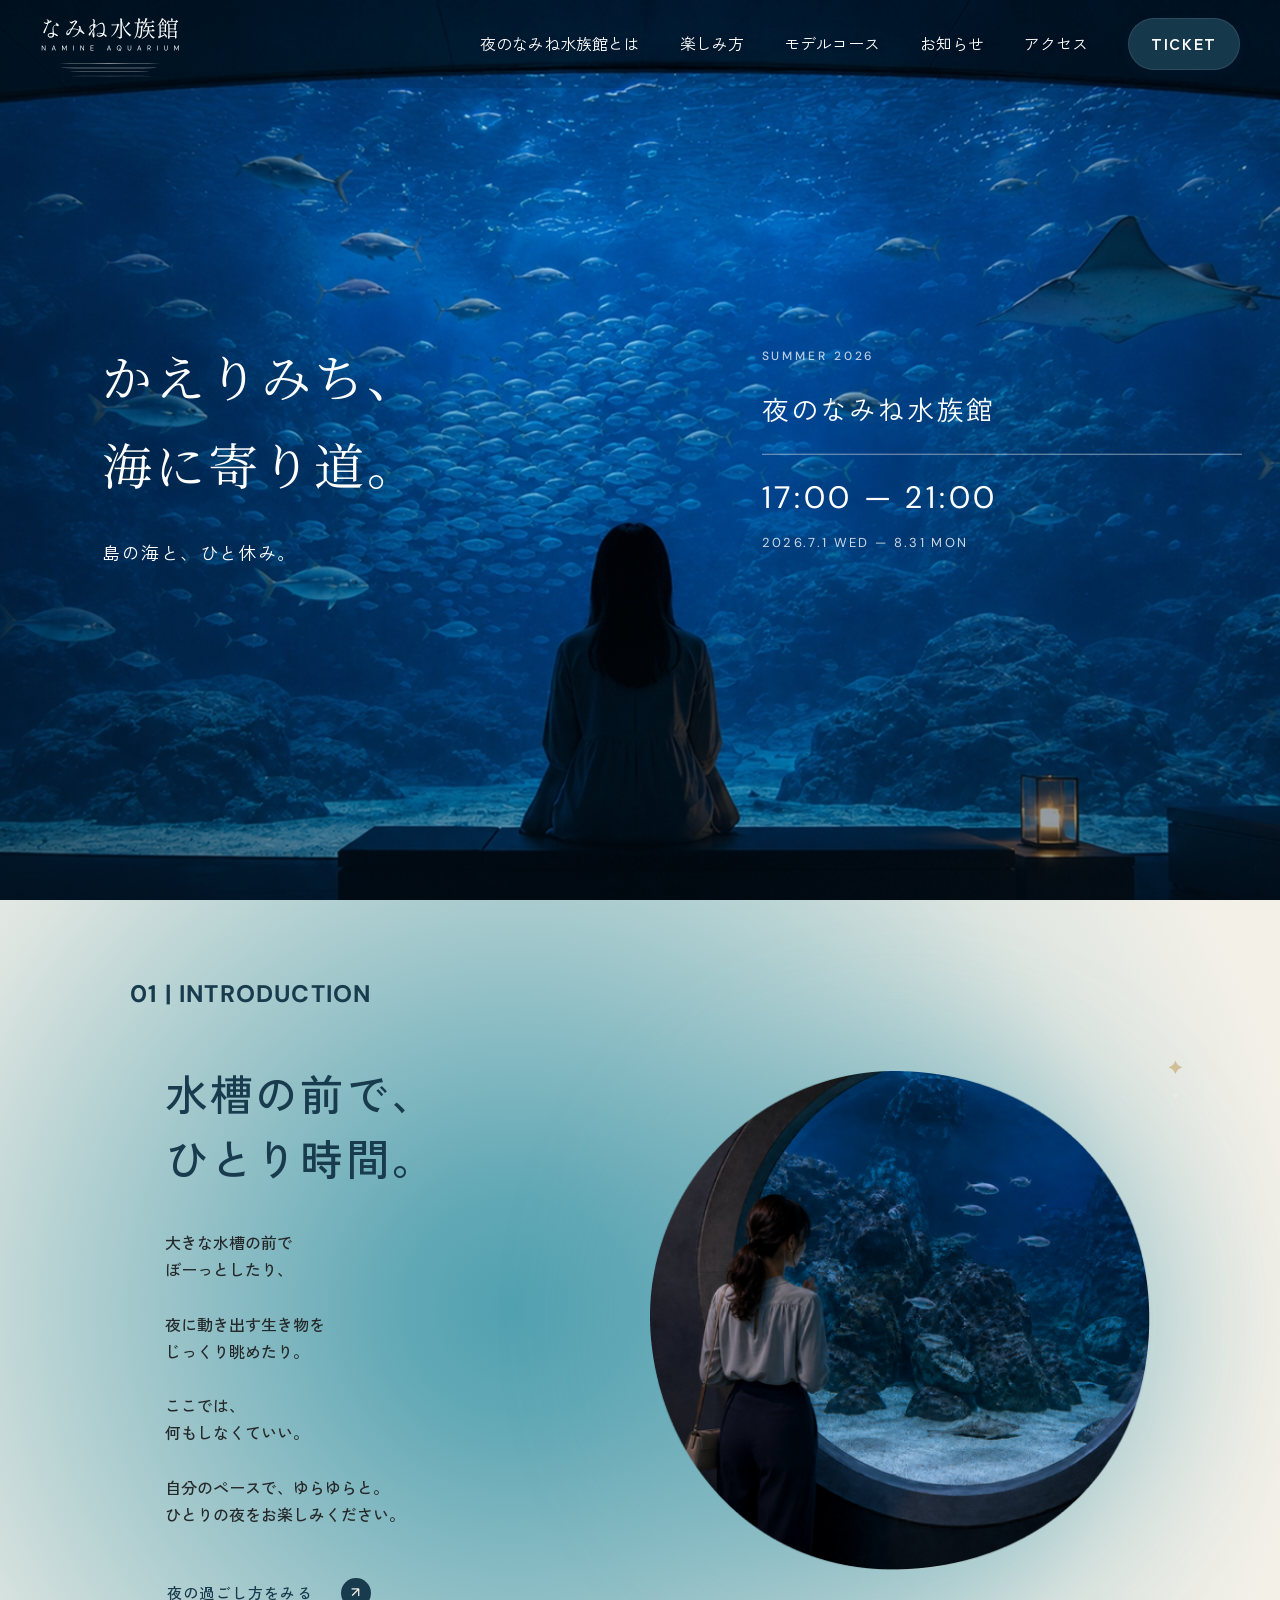
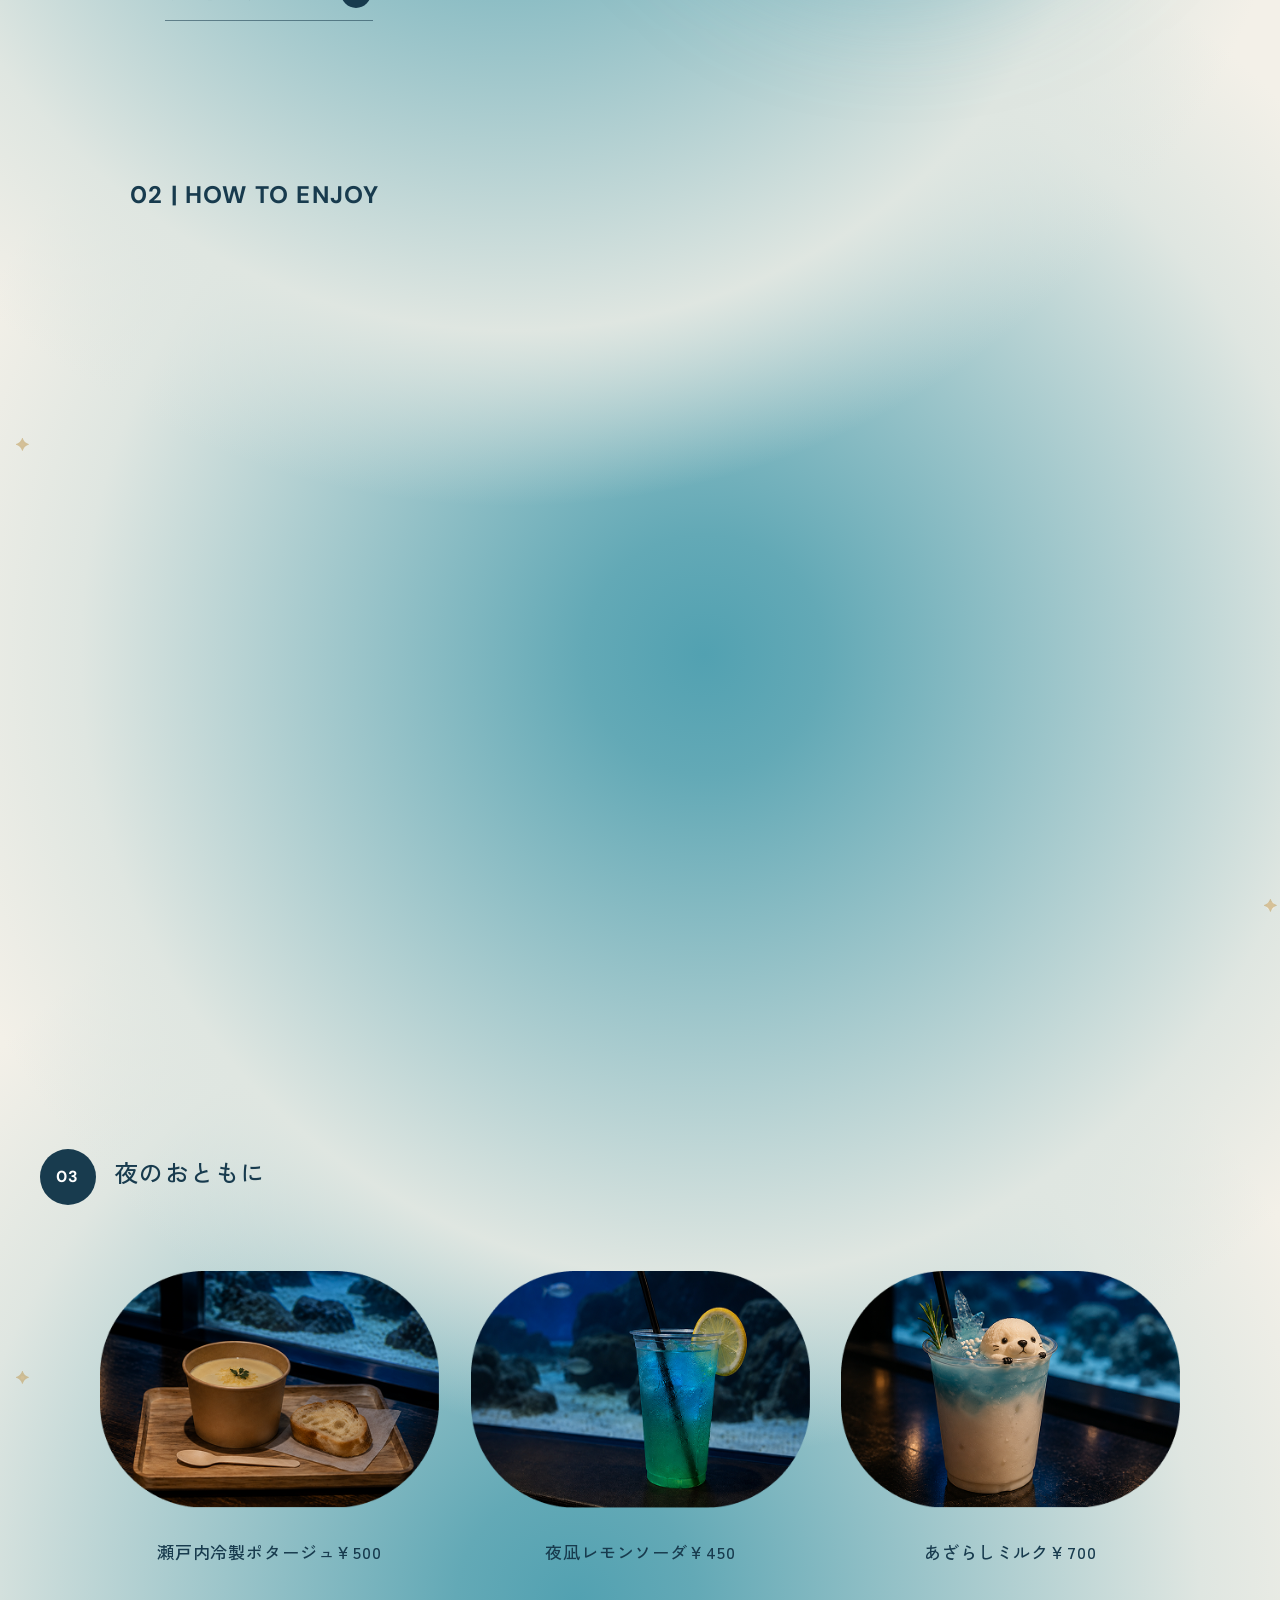
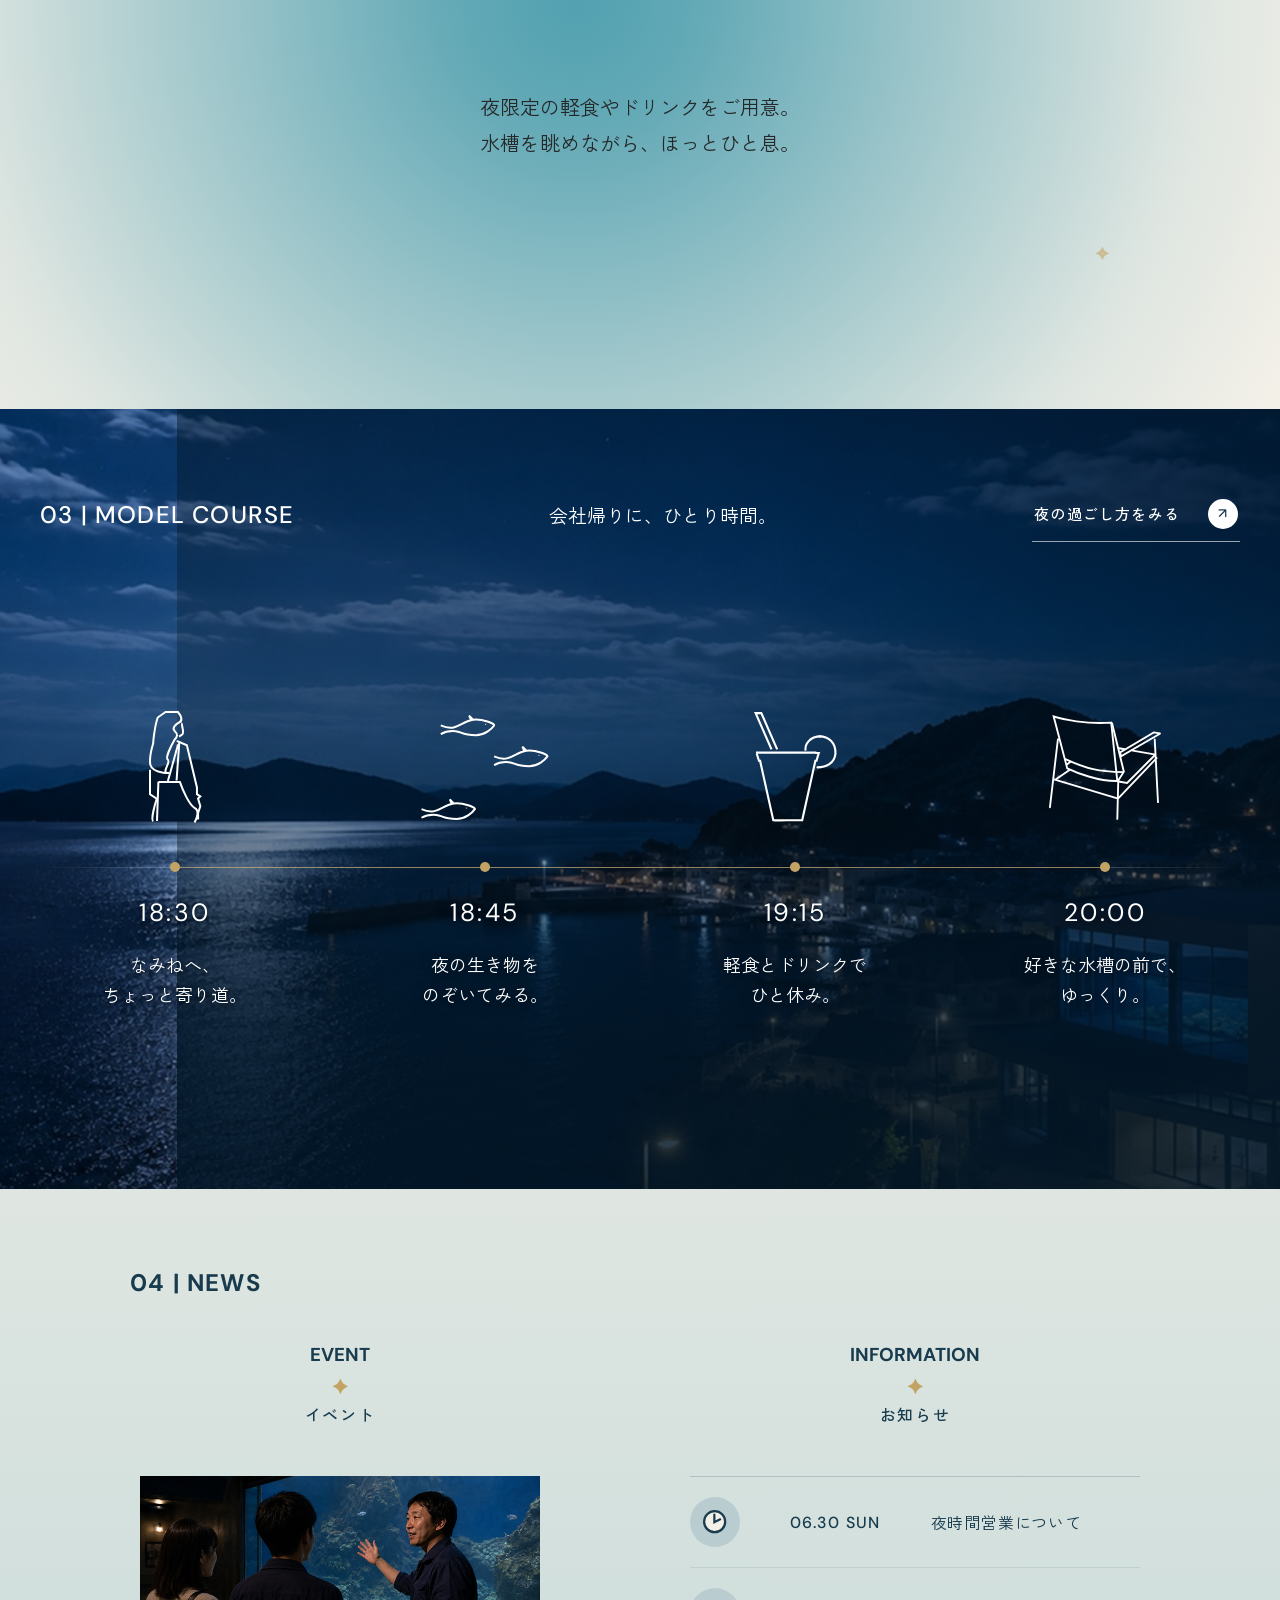
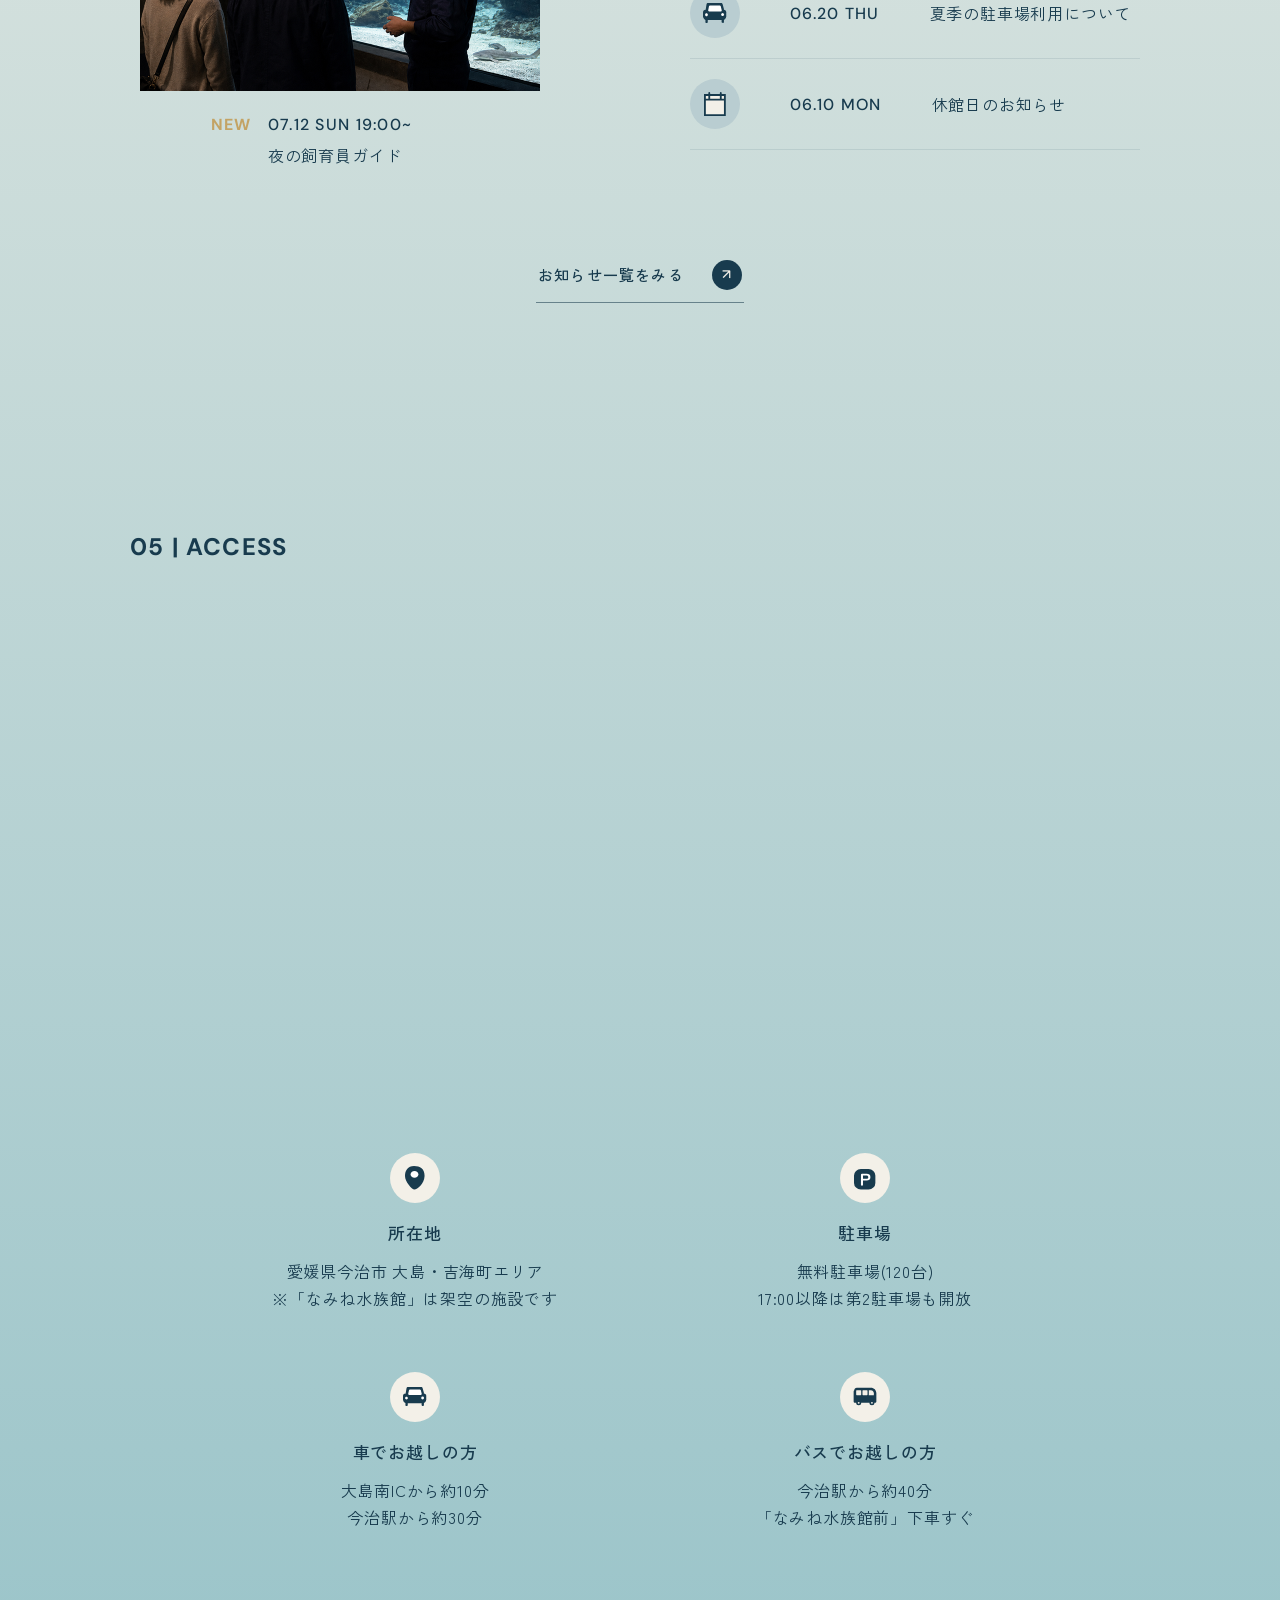
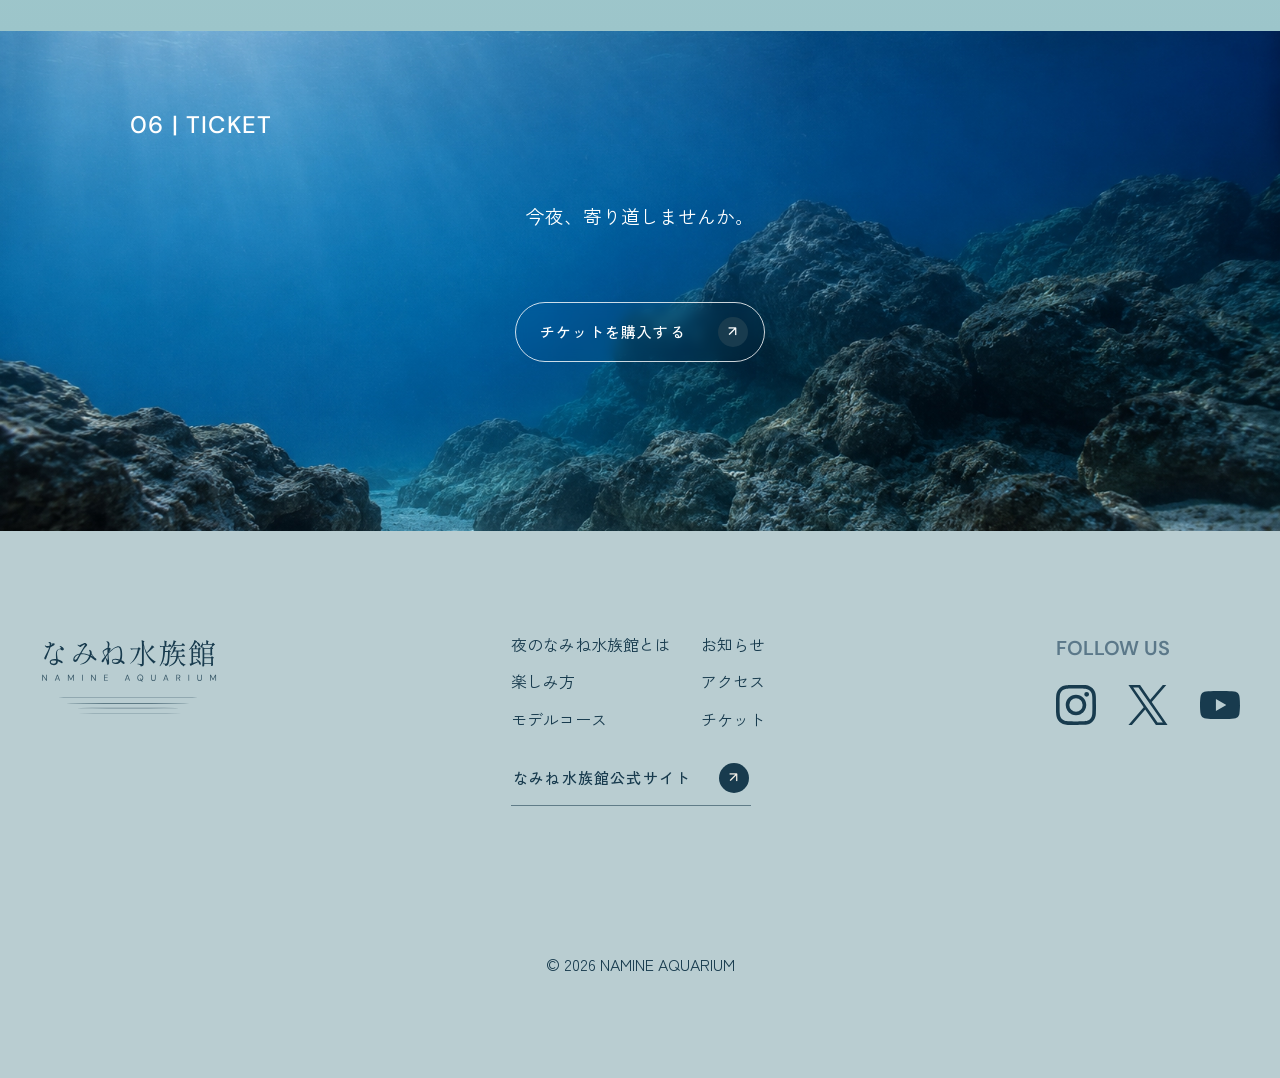
==== index.html @ d9cde9cc "ticket.htmlを再設計、チケットリンクをticket.htmlに統一、01セクションに写真グローを追加 - ticket.html: 概要/料金表/注意事項を3つの独立したブロックに再構成  " ====
<!DOCTYPE html>
<html lang="ja">

<head>
    <meta charset="UTF-8">
    <meta name="viewport" content="width=device-width, initial-scale=1.0">

    <title>夜のなみね水族館</title>

    <!-- Google Fonts -->
    <link rel="preconnect" href="https://fonts.googleapis.com">
    <link rel="preconnect" href="https://fonts.gstatic.com" crossorigin>
    <link
        href="https://fonts.googleapis.com/css2?family=DM+Sans:wght@400;500;700&family=Zen+Kaku+Gothic+New:wght@300;400;500;700&display=swap"
        rel="stylesheet">
    <link href="https://fonts.googleapis.com/css2?family=Noto+Serif+JP:wght@400;500&display=swap" rel="stylesheet">
    <link href="https://fonts.googleapis.com/css2?family=Zen+Kurenaido&display=swap" rel="stylesheet">
    <link href="https://fonts.googleapis.com/css2?family=Klee+One:wght@400;600&display=swap" rel="stylesheet">

    <!-- CSS -->
    <link rel="stylesheet" href="css/reset.css">
    <link rel="stylesheet" href="css/style.css">
</head>

<body>
    <!-- 星座の線 -->
    <svg id="constellation-svg"></svg>

    <header>
        <h1 class="header__logo">
            <a href="index.html">
                <img src="logo/logo-main-fff.svg" alt="夜のなみね水族館">
            </a>
        </h1>

        <!--ハンバーガーメニュー-->
        <button class="header__menu-button" type="button" aria-label="メニューを開く" aria-expanded="false">
            <span></span>
            <span></span>
            <span></span>
        </button>



        <nav class="header__nav">
            <ul>
                <li><a href="#intro-title">夜のなみね水族館とは</a></li>
                <li><a href="#how-to-enjoy-title">楽しみ方</a></li>
                <li><a href="#model-course-title">モデルコース</a></li>
                <li><a href="#news-title">お知らせ</a></li>
                <li><a href="#access-title">アクセス</a></li>
                <li class="header__item">
                    <a href="ticket.html" class="header__link header__ticket">
                        TICKET
                    </a>
                </li>
            </ul>
        </nav>

    </header><!--/header-->

    <main>

        <section id="fv">
            <div class="container">
                <div class="fv__message">
                    <h2 class="fv__title">
                        かえりみち、 <br>
                        海に寄り道。</h2>
                    <p class="fv__subtitle">島の海と、ひと休み。</p>
                </div><!--/.fv__message-->
                <div class="fv__event">
                    <p class="fv__event-label">SUMMER 2026</p>

                    <p class="fv__event-name">
                        夜のなみね水族館
                    </p>

                    <p class="fv__event-time">17:00 — 21:00</p>

                    <p class="fv__event-date">
                        2026.7.1 WED — 8.31 MON
                    </p>
                </div><!--/.fv__event-->

            </div><!-- /.container -->

            <!-- 星座線の形を整えるための見えない通過点(表示はしない) -->
            <img src="logo/logo-star.svg" class="star star--fv-anchor" alt="" data-star="" data-star-hidden="" aria-hidden="true">
        </section><!--/#fv-->

        <div class="intro-how-to-bg">

            <section id="intro">
                <div class="container">
                    <div class="intro__left">
                        <h2 class="section-title" id="intro-title">01 | INTRODUCTION</h2>
                        <div class="intro__content" data-reveal="text">
                            <h3 class="intro__title">
                                水槽の前で、<br>
                                ひとり時間。</h3>

                            <p class="intro__description">
                                大きな水槽の前で<br>
                                ぼーっとしたり、<br>
                                <br>
                                夜に動き出す生き物を<br>
                                じっくり眺めたり。<br>
                                <br>
                                ここでは、<br>
                                何もしなくていい。<br>
                                <br>
                                自分のペースで、ゆらゆらと。<br>
                                ひとりの夜をお楽しみください。<br>
                            </p>

                            <a href="#how-to-enjoy-title" class="button">夜の過ごし方をみる</a>
                        </div><!-- /.intro__content -->
                    </div><!-- /.intro__left -->

                    <div class="intro__right">
                        <div class="intro__image photo-glow" data-reveal="image"><img src="images/intro_img2.png" alt="水族館水槽" width="508" height="507"
                                loading="lazy">
                            <!-- 星。装飾なので alt は空にする(読み上げから外す)。
                             星座線の座標をこの要素から取るため、loading="lazy" は付けない -->
                            <img src="logo/logo-star.svg" class="star" alt="" data-star="" aria-hidden="true">
                        </div>
                    </div><!-- /.intro__right -->

                </div><!-- /.container -->
            </section><!--/#intro-->

            <section id="how-to-enjoy">
                <div class="container">
                    <div class="how-to-enjoy__bg--01">

                        <h2 class="section-title" id="how-to-enjoy-title">02 | HOW TO ENJOY</h2>

                        <div class="how-to-enjoy__item how-to-enjoy__item--01">
                            <div class="how-to-enjoy__content">

                                <h3 class="how-to-enjoy__title" data-reveal="text">
                                    <span class="number-badge">01</span>
                                    好きな場所で、好きなだけ
                                </h3>
                                <div class="how-to-enjoy__image--01" data-reveal="image"><img src="images/howtoenjoy_01.jpg"
                                        alt="水族館の水槽前の椅子" width="1100" height="619" loading="lazy">
                                </div>

                                <!-- スマホでは <br> を無効にして自然に折り返させるため、
                                 タグの前後で改行しない(HTMLの改行が半角スペースとして残るのを防ぐ) -->
                                <p class="how-to-enjoy__description how-to-enjoy__description--01" data-reveal="text-sub">大水槽の前や、<br
                                        class="br-sp">お気に入りの水槽のそばには、<br>椅子とテーブルをご用意しています。<br>少しだけでも、閉館までゆっくりでも。<br>好きな場所で、自分のペースで。
                                </p>

                            </div><!-- /.how-to-enjoy__content -->

                            <!-- 星座線の通過点 -->
                            <img src="logo/logo-star.svg" class="star star--enjoy01" alt="" data-star=""
                                aria-hidden="true">
                        </div><!-- /.how-to-enjoy__item how-to-enjoy__item--011 -->
                    </div><!--how-to-enjoy__bg--01-->

                    <div class="how-to-enjoy__item how-to-enjoy__item--02">
                        <div class="how-to-enjoy__content">
                            <h3 class="how-to-enjoy__title" data-reveal="text">
                                <span class="number-badge">02</span>
                                いつもの海の、夜の姿
                            </h3>
                            <div class="how-to-enjoy__image--02" data-reveal="image">
                                <img src="images/howtoenjoy_02.png" class="how-to-enjoy__image-base" alt="水槽内の岩穴"
                                    width="724" height="406" loading="lazy">

                                <!-- ウツボだけは loading="lazy" を付けない。
                             画面に入った瞬間に現れるアニメーションの主役なので、
                             読み込みが間に合わないと「何も出てこない」ように見えてしまう。
                             45KBと軽いので、先に読んでも負担にならない -->
                                <img src="images/howtoenjoy_02_eel.png" class="how-to-enjoy__eel" alt=""
                                    aria-hidden="true" width="724" height="406">

                                <img src="images/howtoenjoy_02_rock-front.png" class="how-to-enjoy__rock-front" alt=""
                                    aria-hidden="true" width="724" height="406" loading="lazy">
                            </div><!--/.how-to-enjoy__image--02-->

                            <p class="how-to-enjoy__description how-to-enjoy__description--02" data-reveal="text-sub">
                                昼は岩陰に隠れている生き物たちも、<br>夜になると、少しずつ動き出します。<br>昼とは違う姿を、のぞいてみませんか。</p>
                        </div><!-- /.how-to-enjoy__content -->

                        <!-- 星座線の通過点 -->
                        <img src="logo/logo-star.svg" class="star star--enjoy02" alt="" data-star="" aria-hidden="true">
                    </div><!-- /.how-to-enjoy__item--02 -->

                    <div class="how-to-enjoy__item how-to-enjoy__item--03">
                        <div class="how-to-enjoy__content">
                            <h3 class="how-to-enjoy__title" data-reveal="text">
                                <span class="number-badge">03</span>
                                夜のおともに
                            </h3>
                            <div class="how-to-enjoy__gallery--03">
                                <div class="how-to-enjoy__box" data-reveal="image">
                                    <div class="how-to-enjoy__image--03"><img src="images/howtoenjoy_03_seto.png"
                                            alt="瀬戸内冷製ポタージュ" width="397" height="278" loading="lazy">
                                    </div>
                                    <p class="how-to-enjoy__price">瀬戸内冷製ポタージュ￥500</p>
                                </div><!--/.how-to-enjoy__box-->

                                <div class="how-to-enjoy__box" data-reveal="image">
                                    <div class="how-to-enjoy__image--03"><img src="images/howtoenjoy_03_yanagi.png"
                                            alt="夜凪レモンソーダ" width="397" height="278" loading="lazy">
                                    </div>
                                    <p class="how-to-enjoy__price">夜凪レモンソーダ￥450</p>
                                </div><!--/.how-to-enjoy__box-->

                                <div class="how-to-enjoy__box" data-reveal="image">
                                    <div class="how-to-enjoy__image--03"><img src="images/howtoenjoy_03_azarashi.png"
                                            alt="あざらしミルク" width="397" height="278" loading="lazy">
                                    </div>
                                    <p class="how-to-enjoy__price">あざらしミルク￥700</p>
                                </div><!--/.how-to-enjoy__box-->

                            </div><!--/.how-to-enjoy__gallery--03-->

                            <p class="how-to-enjoy__scroll-hint">→ 横にスクロールできます</p>

                            <p class="how-to-enjoy__description how-to-enjoy__description--03" data-reveal="text-sub">
                                夜限定の軽食やドリンクをご用意。<br>水槽を眺めながら、ほっとひと息。</p>
                        </div><!-- /.how-to-enjoy__content -->

                        <!-- 星座線の通過点 -->
                        <img src="logo/logo-star.svg" class="star star--enjoy03" alt="" data-star="" aria-hidden="true">

                        <!-- 星座線の通過点(HOW TO ENJOYセクションの終わり) -->
                        <img src="logo/logo-star.svg" class="star star--enjoy04" alt="" data-star="" aria-hidden="true">
                    </div><!-- /.how-to-enjoy__item--03 -->

                </div><!-- /.container -->
            </section><!--/#how-to-enjoy-->

        </div><!--/.intro-how-to-bg-->

        <section id="model-course">
            <div class="cursor-glow" aria-hidden="true"></div>

            <div class="container">
                <div class="model-course__content">
                    <div class="model-course__header">
                        <h2 class="section-title" id="model-course-title">03 | MODEL COURSE</h2>
                        <h3 class="model-course__title">会社帰りに、ひとり時間。</h3>
                        <a href="model-course.html" class="button">夜の過ごし方をみる</a>
                    </div><!--/.model-course__header-->


                    <ol class="model-course__list">
                        <li class="model-course__item" data-reveal>
                            <div class="model-course__icon"><img src="icons/model-course_icon-woman.svg" alt="女性アイコン">
                            </div>


                            <p class="model-course__time">18:30</p>
                            <p class="model-course__description">
                                なみねへ、<br>
                                ちょっと寄り道。</p>

                        </li>
                        <li class="model-course__item" data-reveal>
                            <div class="model-course__icon"><img src="icons/model-course_icon-fish.svg" alt="魚アイコン">
                            </div>
                            <p class="model-course__time">18:45</p>
                            <p class="model-course__description">
                                夜の生き物を<br>
                                のぞいてみる。 </p>
                        </li>
                        <li class="model-course__item" data-reveal>
                            <div class="model-course__icon"><img src="icons/model-course_icon-drink.svg" alt="飲料アイコン">
                            </div>
                            <p class="model-course__time">19:15</p>
                            <p class="model-course__description">
                                軽食とドリンクで<br>
                                ひと休み。</p>
                        </li>
                        <li class="model-course__item" data-reveal>
                            <div class="model-course__icon"><img src="icons/model-course_icon-chair.svg" alt="椅子アイコン">
                            </div>
                            <p class="model-course__time">20:00</p>
                            <p class="model-course__description">
                                好きな水槽の前で、<br>
                                ゆっくり。</p>
                        </li>

                    </ol>

                </div><!-- /.model-course__content -->
            </div><!-- /.container -->

            <!-- 星座線の形を整えるための見えない通過点(表示はしない) -->
            <img src="logo/logo-star.svg" class="star star--model-course-anchor" alt="" data-star="" data-star-hidden="" aria-hidden="true">
        </section><!--/#model-course-->

        <div class="news-access-bg">
            <section id="news">
                <div class="container">

                    <h2 class="section-title" id="news-title">04 | NEWS</h2>

                    <div class="news__content">

                        <div class="news__event-column">
                            <div class="news__heading">
                                <h3 class="news__title">EVENT</h3>
                                <img src="logo/logo-star.svg" class="star star--event" alt="" aria-hidden="true">
                                <p class="section-subtitle">イベント</p>
                            </div><!-- /.news__heading -->

                            <div class="news__event">
                                <div class="news__event-image"><img src="images/news_event.jpg" alt="イベント画像"
                                        width="800" height="430" loading="lazy"></div>

                                <div class="news__event-text">
                                    <p class="news__event-date"><span class="news__event-new">NEW</span>07.12 SUN 19:00~
                                    </p>
                                    <p class="news__event-description"><a href="event.html">夜の飼育員ガイド</a></p>
                                </div><!-- /.news__event-text -->
                            </div><!-- /.news__event -->
                        </div><!--/.event-column-->

                        <div class="news__info-column">
                            <div class="news__heading">
                                <h3 class="news__title">INFORMATION</h3>
                                <img src="logo/logo-star.svg" class="star star--info" alt="" aria-hidden="true">
                                <p class="section-subtitle">お知らせ</p>
                            </div><!-- /.news__heading -->

                            <div class="news__info">
                                <ul class="news__list">
                                    <li class="news__item">
                                        <div class="news__icon"><img src="icons/icon_time.svg" alt="時計アイコン"></div>
                                        <p class="news__date">06.30 SUN</p>
                                        <p class="news__description">
                                            <a href="news.html">夜時間営業について</a>
                                        </p>
                                    </li>

                                    <li class="news__item">
                                        <div class="news__icon"><img src="icons/icon_car.svg" alt="車アイコン"></div>
                                        <p class="news__date">06.20 THU</p>
                                        <p class="news__description">
                                            <a href="news.html">夏季の駐車場利用について</a>
                                        </p>
                                    </li>

                                    <li class="news__item">
                                        <div class="news__icon"><img src="icons/news_icon_date.svg" alt="日付アイコン"></div>
                                        <p class="news__date">06.10 MON</p>
                                        <p class="news__description">
                                            <a href="news.html">休館日のお知らせ</a>
                                        </p>
                                    </li>
                                </ul>
                            </div><!--/.news__info-->
                        </div><!--/.news__info-column-->

                    </div><!-- /.news__content -->

                    <div class="news__button-wrap">
                        <a href="news.html" class="button">お知らせ一覧をみる</a>
                    </div><!-- /.news__button-wrap -->

                </div><!-- /.container -->
            </section><!--/#news-->

            <section id="access">
                <div class="container">

                    <h2 class="section-title" id="access-title">05 | ACCESS</h2>

                    <div class="access__content">


                        <div class="access__map-wrap">
                            <iframe title="なみね水族館の地図" class="access__map"
                                src="https://www.google.com/maps/embed?pb=!1m18!1m12!1m3!1d7854.819577010754!2d133.01888598194898!3d34.13240115877572!2m3!1f0!2f0!3f0!3m2!1i1024!2i768!4f13.1!3m3!1m2!1s0x3550392e12681749%3A0x28249dce80806151!2z5aSn5bO2IOeZvea1nA!5e0!3m2!1sja!2sjp!4v1786079219607!5m2!1sja!2sjp"
                                style="border:0;" allowfullscreen="" loading="lazy"
                                referrerpolicy="strict-origin-when-cross-origin">
                            </iframe>
                        </div><!-- /.access__map-wrap -->

                        <div class="access__cards">
                            <div class="access__card">
                                <div class="access__icon"><img src="icons/access_icon_address.svg" alt="住所アイコン"></div>
                                <h3 class="access__label">所在地</h3>
                                <p class="access__description">愛媛県今治市 <br class="br-sp">大島・吉海町エリア<span
                                        class="access__note">※「なみね水族館」は架空の施設です</span></p>
                            </div><!--/.access__card-->

                            <div class="access__card">
                                <div class="access__icon"><img src="icons/access_icon_parking.svg" alt="駐車場アイコン"></div>
                                <h3 class="access__label">駐車場</h3>
                                <p class="access__description">
                                    無料駐車場(120台)<br>
                                    17:00以降は第2駐車場も開放
                                </p>
                            </div><!--/.access__card-->

                            <div class="access__card">
                                <div class="access__icon"><img src="icons/icon_car.svg" alt="車アイコン"></div>
                                <h3 class="access__label">車でお越しの方</h3>
                                <p class="access__description">
                                    大島南ICから約10分<br>
                                    今治駅から約30分
                                </p>
                            </div><!--/.access__card-->

                            <div class="access__card">
                                <div class="access__icon"><img src="icons/access_icon_bus.svg" alt="バスアイコン"></div>
                                <h3 class="access__label">バスでお越しの方</h3>
                                <p class="access__description">
                                    今治駅から約40分<br>
                                    「なみね水族館前」下車すぐ
                                </p>
                            </div><!--/.access__card-->
                        </div><!--access__cards-->

                    </div><!-- /.access__content -->

                </div><!-- /.container -->
            </section><!--/#access-->
        </div><!-- /.news-access-bg -->

        <section id="ticket">
            <div class="cursor-glow" aria-hidden="true"></div>

            <div class="container">
                <h2 class="section-title" id="ticket-title">06 | TICKET</h2>

                <div class="ticket__content">
                    <h3 class="ticket__title">今夜、寄り道しませんか。</h3>

                    <a href="ticket.html" class="button">チケットを購入する</a>
                </div><!-- /.ticket__content -->

            </div><!-- /.container -->
        </section><!--/#ticket-->

    </main><!--/main-->

    <footer>
        <div class="container">
            <div class="footer__content">
                <div class="footer__logo">
                    <a href="#fv"><img src="logo/logo-main.svg" alt="夜のなみね水族館"></a>
                </div>

                <nav class="footer__navigation">
                    <ul>
                        <li><a href="#intro-title">夜のなみね水族館とは</a></li>
                        <li><a href="#how-to-enjoy-title">楽しみ方</a></li>
                        <li><a href="#model-course-title">モデルコース</a></li>
                        <li><a href="#news-title">お知らせ</a></li>
                        <li><a href="#access-title">アクセス</a></li>
                        <li><a href="ticket.html">チケット</a></li>
                    </ul>
                    <a href="#" class="footer__link button">
                        なみね水族館公式サイト</a>
                </nav>


                <div class="footer__sns">
                    <p class="footer__sns-title">FOLLOW US</p>
                    <nav class="footer__sns-nav">
                        <ul>
                            <li class="footer__sns-img"><a href="https://www.instagram.com/" target="_blank"
                                    rel="noopener noreferrer"><img src="icons/footer_icon_instagram.svg"
                                        alt="Instagram"></a></li>
                            <li class="footer__sns-img"><a href="https://twitter.com/" target="_blank"
                                    rel="noopener noreferrer"><img src="icons/footer_icon_x.svg" alt="X"></a></li>
                            <li class="footer__sns-img"><a href="https://www.youtube.com/" target="_blank"
                                    rel="noopener noreferrer"><img src="icons/footer_icon_youtube.svg"
                                        alt="YouTube"></a>
                            </li>
                        </ul>
                    </nav>
                </div><!-- /.footer__sns -->

            </div><!-- /.footer__content -->

            <p class="footer__copyright">© 2026 NAMINE AQUARIUM</p>
        </div><!-- /.container -->
    </footer><!--/footer-->

    <!-- スマホのみ表示。ヘッダーから外したTICKETの受け皿 -->
    <div class="mobile-cta">
        <a href="ticket.html" class="mobile-cta__button">チケットを購入する</a>
    </div>

    <script src="js/script.js"></script>


</body>

</html>
---- css/style.css ----
@charset "UTF-8";

/* ========================================
   変数定義
======================================== */


:root {
   /* メインカラー */
   --color-navy: #183B4E;
   --color-cream: #F3F0E8;

   /* アクセント(グラデーション) */
   --color-blue-100: #52A1B1;
   --color-blue-200: #63A9B6;
   --color-blue-300: #9CC5CA;
   --color-blue-400: #DFE6E1;

   /* テキスト・アクセント */
   --color-text-body: #252829;
   --color-gold: #C3A364;
   --color-icon-bg: #B9CDD1;
   --color-sns-title: #5B7889;
   --color-white: #fff;
   --color-button-hover: #397b8b;

   /* 半透明 */
   --color-navy-alpha-40: rgba(24, 59, 78, 0.4);
   --color-navy-alpha-20: rgba(24, 59, 78, 0.2);
   --color-navy-alpha-10: rgba(24, 59, 78, 0.1);
}


/* ========================================
   Base
======================================== */

/* ヘッダーナビ・footerロゴのアンカーリンクを滑らかに移動させる */
html {
   scroll-behavior: smooth;
}

body {
   font-family: 'Zen Kaku Gothic New', sans-serif;
   font-size: 16px;
   font-weight: 400;
   line-height: 1.7;
   color: var(--color-navy);
   background-color: var(--color-cream);

}

img {
   max-width: 100%;
   height: auto;
   vertical-align: bottom;
}

a {
   color: inherit;
   text-decoration: none;
}

ul,
ol {
   list-style: none;
}

.container {
   width: min(1200px, calc(100% - 80px));
   margin: 0 auto;

}

/* 【保留】2026-08-18
   .section-title の基準を.containerに移す案を試したが、セクションごとに
   padding-top(intro/how-to-enjoy=120px, news/access=150px, ticket=flex中央寄せ)
   が違うため、top:80pxの意味がセクションごとにズレてしまい、
   INTROでタイトルが本文に重なる形で表面化した。
   やるなら「.containerをposition:relativeにする」だけでなく、
   セクションごとにtop値を(80 - そのセクションのpadding-top)へ
   個別に補正する必要がある。締切が近いため今回は見送り、
   #intro等のsection-titleは元の「セクション基準」のままにしてある */

#intro,
#how-to-enjoy,
#model-course,
#news,
#access,
#ticket {
   scroll-margin-top: 88px;

}

/* ナビはセクションの先頭ではなく見出し(.section-title)へ直接飛ばす。
   セクションごとに見出しの位置(absolute の top値)が違うため、
   セクション側にscroll-margin-topを付けるより、見出し自身に付けたほうが
   どのセクションでも同じ88px(ヘッダー高さ分)で正しく合う */
.section-title {
   scroll-margin-top: 88px;
}

#constellation-svg {
   position: absolute;
   top: 0;
   left: 0;
   width: 100%;
   pointer-events: none;
   z-index: 1;
}

/* ========================================
   Common
======================================== */

/* ボタン */

.button {
   position: relative;
   display: inline-flex;
   align-items: center;
   gap: 28px;

   padding: 10px 2px 12px;
   color: var(--color-navy);

   font-family: "Zen Kaku Gothic New", sans-serif;
   font-size: 15px;
   font-weight: 500;
   letter-spacing: 0.08em;

   border: none;
   border-bottom: 1px solid rgba(24, 59, 78, 0.55);
   border-radius: 0;

   transition:
      gap 0.35s ease,
      color 0.35s ease,
      border-color 0.35s ease;
}

.button::after {
   content: "↗";
   display: grid;
   place-items: center;

   width: 30px;
   height: 30px;

   color: var(--color-cream);
   background-color: var(--color-navy);
   border-radius: 50%;

   font-family: "DM Sans", sans-serif;
   font-size: 14px;

   transition:
      transform 0.35s ease,
      background-color 0.35s ease;
}

.button:hover {
   gap: 36px;
   color: var(--color-button-hover);
   background: none;
   border-color: var(--color-button-hover);
}

.button:hover::after {
   background-color: var(--color-button-hover);
   transform: translate(3px, -3px);
}

/* リンクのホバー(ボタン以外) */

/* 明るい背景の上に乗るリンクは、ボタンと同じホバー色に揃える。
   色の変化だけでは気づきにくいため、下線も併せて出す */
.footer__navigation ul a,
.news__description a,
.news__event-description a {
   transition: color 0.3s ease;
}

.footer__navigation ul a:hover,
.news__description a:hover,
.news__event-description a:hover {
   color: var(--color-button-hover);
   text-decoration: underline;
   text-underline-offset: 4px;
   /* 日本語の文字と下線がくっつかないよう離す */
}

/* ヘッダーのナビは背景が写真だったり明るい面だったりと一定でないため、
   色を変えず不透明度で反応させる */
.header__nav a:not(.header__ticket) {
   transition: opacity 0.3s ease;
}

.header__nav a:not(.header__ticket):hover {
   opacity: 0.7;
}

/* セクションタイトル */

.section-title {
   position: absolute;
   font-size: 24px;
   font-weight: 700;
   line-height: 1.2;
   letter-spacing: 0.05em;
   top: 80px;
   left: 130px;
}

.section-subtitle {
   font-size: 24px;
   font-weight: 500;
   line-height: 1.5;
   letter-spacing: 0.1em;

}

/* 番号 */
.number-badge {
   display: inline-block;
   width: 56px;
   height: 56px;
   line-height: 56px;
   text-align: center;
   border-radius: 50%;
   background-color: var(--color-navy);
   color: var(--color-white);
   font-size: 16px;
   font-weight: 700;
   margin-right: 10px;
}

/* 英字フォント */
.section-title,
.number-badge,
.model-course__time,
.news__title,
.news__event-date,
.news__date,
.footer__sns-title {
   font-family: 'DM Sans', sans-serif;
}

/* 通常PCではハンバーガーと下部固定バーを隠す */
.header__menu-button,
.mobile-cta {
   display: none;
}


/* ========================================
   星座
======================================== */

.star {
   width: 20px;
   position: absolute;
   z-index: 2;
}

/* HOW TO内の通過点。基準は position:relative の .how-to-enjoy__item。
   テキスト列の外側(=1200px列の外の余白)まで振ることで、線がジグザグに
   大きく寄り道するようにしている。0%を切る/100%を超えるのは想定通り
   (写真・テキストが無い、背景だけの余白に出ている)。
   ここの数値を動かすと線の通り道が変わる */
.star--enjoy01,
.star--enjoy02,
.star--enjoy03,
.star--enjoy04 {
   width: 13px;
   opacity: 0.6;
}

/* 01：テキスト列(0〜約38%)の左端、そのすぐ外 */
.star--enjoy01 {
   top: 48%;
   left: -2%;
}

/* 02：テキスト列(約62〜100%)の右端、そのすぐ外 */
.star--enjoy02 {
   top: 52%;
   left: 102%;
}

/* 03：見出し「03」の左端、そのすぐ外(01と同じ側に振る) */
.star--enjoy03 {
   top: 32%;
   left: -2%;
}

/* 04：「ほっとひと息。」の右下、空いているスペースの真ん中あたり */
.star--enjoy04 {
   top: 90%;
   left: 88%;
}

/* 見えない通過点。アイコンは出さず、線の形を整えるためだけに座標を使う。
   display:none にすると座標が全部0になってしまうため、必ずopacity:0にする */
.star--fv-anchor,
.star--model-course-anchor {
   width: 13px;
   opacity: 0;
}

/* FV：境目より少し手前。ちょうど境目(100%)だと線の出だしとの間に
   隙間が空いて見えたため、わずかにFV側へ戻す。
   introの星とはできるだけ離して(左寄りに)、横幅を広げることで、
   始まりの角度を緩やかにする。基準は position:relative の #fv */
.star--fv-anchor {
   top: 98%;
   left: 10%;
}

/* MODEL COURSE：境目よりわずかに手前(マイナス値=#model-courseの上端より上、
   まだ#how-to-enjoy側)。ちょうど0%だと線の先端がわずかに境目をはみ出して
   見えたため、少しだけ手前に戻す。04の星(left:88%)に近い位置にして、
   最後の区間の横の振れも抑える。基準は position:relative の #model-course */
.star--model-course-anchor {
   top: -2%;
   left: 78%;
}

/* ========================================
   Header
======================================== */

header {
   position: fixed;
   top: 0;
   left: 0;
   z-index: 100;
   width: 100%;
   height: 88px;
   padding: 0 40px;
   box-sizing: border-box;

   display: flex;
   justify-content: space-between;
   align-items: center;

   background-color: transparent;

   /* 高さ・余白・背景をまとめて滑らかに変化させる */
   transition:
      height 0.35s ease,
      padding 0.35s ease,
      background-color 0.35s ease;
}

/* ハンバーガーメニューを開いている間、後ろのページが動かないようにする。
   script.js が body に付け外しする */
body.is-menu-locked {
   overflow: hidden;
}

/* JSが logo-main-fff.svg(142×66)と logo-main.svg(228×105)を差し替えるため、
   幅を指定しないと切り替わるたびに表示サイズが変わってしまう。
   幅を固定し、is-scrolled への変化だけをアニメーションさせる */
.header__logo img {
   width: 142px;
   height: auto;
   transition: width 0.35s ease;
}

header.is-scrolled {
   height: 64px;
   padding-inline: 40px;

   background-color: rgba(255, 255, 255, 0.08);
   border-bottom: 1px solid rgba(24, 59, 78, 0.1);
   box-shadow: 0 4px 18px rgba(24, 59, 78, 0.05);

   backdrop-filter: blur(14px) saturate(115%);
}

header.is-scrolled .header__logo img {
   width: 120px;
}

/* 明るいセクション */
header.is-scrolled:not(.is-dark) .header__nav a.header__ticket,
header.is-dark .header__nav a.header__ticket {
   color: var(--color-white);
   background-color: rgba(24, 59, 78, 0.94);
   text-shadow: none;
}

/* 暗いセクション */
header.is-dark {
   background-color: rgba(2, 22, 39, 0.1);
   border-bottom-color: rgba(255, 255, 255, 0.12);
}

header.is-dark .header__nav a {
   color: var(--color-white);
   text-shadow: 0 1px 6px rgba(0, 0, 0, 0.25);
}

/* TICKETは常に同じ */
header .header__nav a.header__ticket {
   color: var(--color-white);
   background-color: rgba(24, 59, 78, 0.9);
}

header.is-scrolled .header__ticket {
   min-width: 96px;
   padding: 8px 18px;
}

.header__nav a {
   color: var(--color-white);
   text-shadow: 0 1px 6px rgba(0, 0, 0, 0.5);
}

.header__nav ul {
   display: flex;
   justify-content: space-between;
   align-items: center;
   gap: 40px;
   padding: 20px 0;
   color: var(--color-white);
   list-style: none;
}

/* ボタン　*/

.header__ticket {
   display: inline-flex;
   align-items: center;
   justify-content: center;

   min-width: 112px;
   padding: 11px 22px;

   color: var(--color-white);
   background-color: rgba(24, 59, 78, 0.72);

   border: 1px solid rgba(255, 255, 255, 0.1);
   border-radius: 999px;

   font-weight: 600;
   letter-spacing: 0.1em;

   box-shadow: 0 4px 14px rgba(7, 48, 91, 0.12);
   backdrop-filter: blur(8px);

   transition:
      color 0.3s ease,
      background-color 0.3s ease,
      border-color 0.3s ease,
      transform 0.3s ease,
      box-shadow 0.3s ease;
}

.header__ticket:hover {
   color: var(--color-navy);
   background-color: var(--color-cream);
   border-color: var(--color-cream);

   transform: translateY(-2px);
   box-shadow: 0 6px 18px rgba(7, 48, 91, 0.2);
}

.header__ticket::after {
   display: none;
}


/* ========================================
   FV
======================================== */

#fv {
   position: relative;

   /* スマホの 100vh は「URLバーが隠れたときの高さ」なので、
      初回表示ではFVの下端が画面の外に出てしまう。
      100svh(small viewport height)は「URLバーが出ている状態の高さ」なので、
      どの状態でもぴったり収まる。
      1行目は svh に未対応のブラウザ用の保険。上書きされるので順番が大事 */
   height: 100vh;
   height: 100svh;
   min-height: 700px;
   background-image: url(../images/fv.jpg);
   background-size: cover;
   background-position: center top;
}

#fv .container {
   position: relative;
   width: 100%;
   max-width: none;
   height: 100%;
   padding-top: 80px;
   /* 透明ヘッダー分 */
   box-sizing: border-box;
}

.fv__message {
   position: absolute;
   top: 50%;
   left: 8%;
   z-index: 2;

   transform: translateY(-50%);
}


/* 左側のメインコピー */
.fv__title {
   position: static;
   margin: 0;

   font-family: "Noto Serif JP", serif;
   font-size: clamp(50px, 3.6vw, 64px);
   line-height: 1.75;
   letter-spacing: 0.06em;
   transform: none;
   font-weight: 400;

   color: var(--color-white);
   text-shadow: 0 2px 18px var(--color-navy-alpha-40);
}

/* 左側のサブコピー */
.fv__subtitle {
   position: static;
   margin-top: 30px;

   font-size: 18px;
   letter-spacing: 0.08em;
   color: var(--color-white);
}

/* 右側の開催期間 */
.fv__event {
   position: absolute;
   top: 50%;
   right: 3%;
   bottom: auto;
   z-index: 2;

   width: min(32vw, 580px);
   min-width: 480px;
   transform: translateY(-50%);

   color: var(--color-white);
}

.fv__event-label {
   margin-bottom: 20px;

   font-family: "DM Sans", sans-serif;
   font-size: 12px;
   font-weight: 500;
   letter-spacing: 0.24em;

   opacity: 0.72;
}

.fv__event-name {
   display: flex;
   align-items: center;
   width: 100%;

   padding-bottom: 22px;
   margin-bottom: 24px;

   font-size: 27px;
   font-weight: 400;
   letter-spacing: 0.08em;

   border-bottom: 1px solid rgba(255, 255, 255, 0.5);
   text-shadow: none;
}


.fv__event-time {
   font-family: "DM Sans", sans-serif;
   font-size: 31px;
   font-weight: 400;
   letter-spacing: 0.12em;
   margin: 0;
   line-height: 1.2;
}

.fv__event-date {
   margin-top: 16px;

   font-family: "DM Sans", sans-serif;
   font-size: 13px;
   letter-spacing: 0.18em;

   opacity: 0.8;
}

/* fv 装飾*/

#fv::before {
   content: "";
   position: absolute;
   inset: 0;
   z-index: 1;

   background:
      linear-gradient(90deg,
         rgba(2, 22, 39, 0.42) 0%,
         rgba(2, 22, 39, 0.08) 48%,
         rgba(2, 22, 39, 0.3) 100%),
      linear-gradient(to top,
         rgba(2, 22, 39, 0.32) 0%,
         transparent 42%);

   pointer-events: none;
}

/* INTRO～HOWTO背景 */

.intro-how-to-bg {
   background:
      radial-gradient(circle 800px at 40% 15%,
         var(--color-blue-100) 0%,
         var(--color-blue-200) 15%,
         var(--color-blue-300) 44%,
         var(--color-blue-400) 78%,
         transparent 100%),

      radial-gradient(circle 800px at 55% 50%,
         var(--color-blue-100) 0%,
         var(--color-blue-200) 15%,
         var(--color-blue-300) 44%,
         var(--color-blue-400) 78%,
         transparent 100%),

      radial-gradient(circle 800px at 45% 85%,
         var(--color-blue-100) 0%,
         var(--color-blue-200) 15%,
         var(--color-blue-300) 44%,
         var(--color-blue-400) 78%,
         transparent 100%),

      var(--color-cream);
}

#intro,
#how-to-enjoy {
   background: transparent;
}

/* ========================================
   INTRO
======================================== */

#intro {
   position: relative;
   padding: 120px 0 80px;

}

#intro .container {
   display: flex;
   justify-content: flex-start;
   align-items: center;
   gap: 20px;
}

#intro .section-title {
   top: 80px;
   left: 130px;
}

.intro__left {
   flex: 1;
}

.intro__content {
   max-width: 500px;
   margin-left: 125px;
   margin-top: 40px;
   position: relative;
   z-index: 2;
}

.intro__title {
   font-size: 43px;
   font-weight: 500;
   line-height: 1.5;
   letter-spacing: 0.05em;
   color: var(--color-navy);
   margin-bottom: 40px;
}

.intro__right {
   flex: 1;
   position: relative;
   display: flex;
   justify-content: flex-start;
}

.intro__description {
   font-size: 16px;
   font-weight: 500;
   line-height: 1.7;
   color: var(--color-text-body);
   margin-bottom: 40px;
}

.intro__image {
   position: relative;
   width: 100%;
   max-width: 500px;
   z-index: 2;
}

/* 写真の縁を背景に馴染ませるグロー(box-shadow)。CLAUDE.mdで決めていた値を
   そのまま使用。box-shadowが円の縁に沿うよう border-radius:50% も付けている
   (写真自体は円形に切り抜かれたPNGだが、コンテナは四角のまま) */
.photo-glow {
   border-radius: 50%;
   box-shadow: 0 0 120px 25px rgba(82, 161, 177, 0.35);
}

.photo-glow-small {
   /* 小さい円は面積比で弱く見えるため、相対的に強めにする */
   border-radius: 50%;
   box-shadow: 0 0 90px 20px rgba(82, 161, 177, 0.4);
}


/* INTROの写真右上を星座の始点にする。
   HOW TO ENJOY側の星(13px/opacity:0.6)とサイズ・濃さを揃える */
#intro .star {
   width: 13px;
   position: absolute;
   z-index: 2;
   top: -10px;
   right: -32px;
   opacity: 0.6;
}

/* ========================================
   HOW TO ENJOY
======================================== */

#how-to-enjoy {
   position: relative;
   padding: 120px 0 80px;
}

.how-to-enjoy__item {
   position: relative;
   display: flex;
   align-items: center;
   justify-content: center;

   min-height: 820px;
   padding: 40px 0;
   box-sizing: border-box;
}

.how-to-enjoy__content {
   position: relative;
   /* 星座線(z-index:1)がテキストの外側まで振れるようになったため、
      写真と同じく明示的に手前へ出す(付けないと線がテキストの上にかぶる) */
   z-index: 2;
   /* 1200px固定だと、画面幅1201〜1279pxで container(100%-80px)を超えて
      横スクロールが出るため上限指定にする */
   width: min(1200px, 100%);
   height: 740px;
}

.how-to-enjoy__title {
   font-size: 24px;
   font-weight: 500;
   line-height: 1.5;
   letter-spacing: 0.05em;
   color: var(--color-navy);
   margin-bottom: 40px;
}

.how-to-enjoy__item--01,
.how-to-enjoy__item--02 {
   /* 680px固定だと、画像が画面幅によって150〜360px程度まで縮む今の比率
      (724/391)では中身より箱が大きくなりすぎ、align-items:centerの
      効果で上下に大きな余白ができていた(901px付近が一番目立つ)。
      中身の高さに任せるのが安全 */
   min-height: 0;
}

.how-to-enjoy__item--01 .how-to-enjoy__content,
.how-to-enjoy__item--02 .how-to-enjoy__content {
   width: 100%;
   height: auto;
   display: grid;
   align-items: center;
   column-gap: 80px;
}

.how-to-enjoy__item--01 .how-to-enjoy__content {
   /* 380px だと padding-left:66px を引いて文字幅314px。
      いちばん長い行「大水槽の前や、お気に入りの水槽のそばには、」が
      21文字 × 18px = 378px あり、64px あふれて折り返していた。
      460px にすると 460 − 66 = 394px 確保でき、16px の余裕が出る */
   grid-template-columns: 460px 1fr;
   grid-template-areas:
      "title image"
      "description image";
}

.how-to-enjoy__item--02 .how-to-enjoy__content {
   /* 01と同じ理由で460pxに(左右が反転しているだけ) */
   grid-template-columns: 1fr 460px;
   grid-template-areas:
      "image title"
      "image description";
}

.how-to-enjoy__description {
   position: absolute;
   width: 782px;
   font-size: 20px;
   font-weight: 400;
   line-height: 1.8;
   color: var(--color-text-body);
}

.how-to-enjoy__item--01 .how-to-enjoy__title,
.how-to-enjoy__item--02 .how-to-enjoy__title {
   grid-area: title;
   align-self: end;
   margin-bottom: 16px;
}

.how-to-enjoy__description--01,
.how-to-enjoy__description--02 {
   align-self: start;
   margin-top: 16px;

   /* タイトルは .number-badge(56px) + margin-right(10px) の分だけ
      文字が右から始まるので、説明文も同じだけ下げて左端を揃える */
   padding-left: 66px;
}

/* how-to-enjoy　01 */

.how-to-enjoy__image--01 {
   /* 星座線(z-index:1)を写真の裏に通すため、個別に前面へ出す */
   position: relative;
   z-index: 2;
   grid-area: image;
   width: 100%;

   /* height を固定pxにすると、画面幅で列が伸縮するたびに枠の比率が変わり、
      object-fit:cover の切り取られ方も変わってしまう
      (1024px幅では 404×350 = ほぼ正方形になり、横の約4割が失われていた)。
      元画像 howtoenjoy_01.jpg は 732×412 = 1.777 で 16/9(1.778)とほぼ同じ。
      枠を同じ比率にすれば、どの画面幅でも切り取りがほぼゼロになる */
   aspect-ratio: 16 / 9;

   border-radius: 48px;
   overflow: hidden;
}

.how-to-enjoy__image--01 img {
   width: 100%;
   height: 100%;
   object-fit: cover;
}

.how-to-enjoy__description--01 {
   position: static;
   grid-area: description;
   width: 100%;
   font-size: 18px;
   line-height: 1.9;
}

/* how-to-enjoy　02 */


.how-to-enjoy__item--02 .how-to-enjoy__title {
   grid-area: title;
   margin-bottom: 24px;
}

.how-to-enjoy__image--02 {
   position: relative;
   z-index: 2;
   /* 星座線を写真の裏に通す */
   grid-area: image;

   width: 100%;

   /* 中の3枚は下方をトリミングして 724×391 = 1.852 になった。
      枠を16/9(1.778)のままにすると object-fit:cover が高さを基準に
      拡大し、左右が削れてブロブの肩が切れてしまうため、
      元画像の実際の比率に揃える */
   aspect-ratio: 724 / 391;

   border-radius: 36px;
   overflow: hidden;
}

.how-to-enjoy__image--02 img {
   position: absolute;
   inset: 0;

   display: block;
   width: 100%;
   height: 100%;

   object-fit: cover;
   object-position: center top;
}

.how-to-enjoy__image-base {
   z-index: 1;
}

.how-to-enjoy__eel {
   z-index: 2;
   pointer-events: none;

   opacity: 0;
   transform: translate(-40px, 10px) scale(0.95);
   transform-origin: 52% 55%;

   transition:
      opacity 1s ease,
      transform 1.3s cubic-bezier(0.22, 1, 0.36, 1);

   will-change: opacity, transform;
}

.how-to-enjoy__image--02.is-visible .how-to-enjoy__eel {
   opacity: 1;
   transform: translate(0, 0) scale(1);
}

.how-to-enjoy__rock-front {
   z-index: 3;
   pointer-events: none;
}

.how-to-enjoy__description--02 {
   position: static;
   grid-area: description;
   width: 100%;
   font-size: 18px;
   line-height: 1.9;
}

/* how-to-enjoy　03 */

.how-to-enjoy__item--03 {
   padding: 40px 0;
}

.how-to-enjoy__gallery--03 {
   position: absolute;
   z-index: 2;
   /* 星座線を写真の裏に通す */
   top: 122px;
   left: 5%;

   display: flex;
   width: 90%;
   gap: 32px;
}

.how-to-enjoy__box {
   flex: 1;
   width: auto;
   min-width: 0;
}

.how-to-enjoy__image--03 {
   width: 100%;
   height: auto;
}

.how-to-enjoy__image--03 img {
   display: block;
   width: 100%;
   height: auto;
   object-fit: cover;
}

.how-to-enjoy__price {
   width: 100%;
   text-align: center;
   margin-top: 30px;

   /* 16pxのままだと写真に対して小さく、字間指定も無いので読みにくかった */
   font-size: 17px;
   font-weight: 500;
   letter-spacing: 0.05em;
}

.how-to-enjoy__description--03 {
   top: 540px;
   left: 440px;
}

/* スマホの横スワイプ用の案内。PCは3枚が並ぶので出さない */
.how-to-enjoy__scroll-hint {
   display: none;
}

/* ========================================
   スマホ専用の改行
   PCとスマホで1行に収まる文字数が違うため、
   「スマホでだけ入れたい改行」に付ける。
   基本は消しておき、768px以下でだけ表示する
======================================== */

.br-sp {
   display: none;
}


/* ========================================
   MODEL COURSE
======================================== */

#model-course {
   position: relative;
   color: var(--color-white);

   background-image:
      linear-gradient(to bottom,
         rgba(2, 22, 39, 0.48) 0%,
         rgba(2, 22, 39, 0.22) 45%,
         /* ここまでは従来どおり写真を見せる */
         rgba(2, 22, 39, 0.55) 62%,
         /* 下半分から沈め始める */
         rgba(2, 22, 39, 0.80) 80%,
         /* 時刻・説明文がこの帯に乗る */
         rgba(2, 22, 39, 0.85) 100%),
      /* 写真の右側(街の灯り・水族館の建物)だけが明るいので横方向にも沈める */
      linear-gradient(to right,
         rgba(2, 22, 39, 0) 0%,
         rgba(2, 22, 39, 0) 45%,
         /* 左半分は写真のまま */
         rgba(2, 22, 39, 0.25) 75%,
         /* 4項目目の文字がこのあたり */
         rgba(2, 22, 39, 0.5) 100%),
      url(../images/modelcourse.jpg);

   background-repeat: no-repeat;
   background-position: center top;
   background-size: cover;
   padding-top: 80px;
}


/* 他セクションと違い、番号ラベルは絶対配置せず header の1列目として流し込む */
#model-course .section-title {
   position: static;
   font-weight: 500;
}

.model-course__header {
   display: grid;
   grid-template-columns: auto 1fr auto;
   align-items: center;
   gap: 40px;
}

.model-course__title {
   padding-left: 0;
   font-weight: 400;
   text-align: center;
}

.model-course__list {
   position: relative;
   /* タイムライン線(::before)の基準位置 */
   display: grid;
   grid-template-columns: repeat(4, 1fr);
   gap: 40px;

   width: 100%;
   margin-top: 150px;
}

/* 左右へ伸びる白い線。両端に向かって消えるので、線が唐突に切れない */
.model-course__list::before {
   content: "";
   position: absolute;
   top: 175px;
   left: 0;
   right: 0;
   height: 1px;
   background: linear-gradient(to right,
         rgba(255, 255, 255, 0) 0%,
         rgba(255, 255, 255, 0.25) 14%,
         rgba(255, 255, 255, 0.25) 86%,
         rgba(255, 255, 255, 0) 100%);
   z-index: 0;
}

/* 4項目を繋ぐゴールドの線。::before より後に描かれるので白い線の上に乗る */
.model-course__list::after {
   content: "";
   position: absolute;
   top: 175px;
   /* アイコン下端150pxと時刻上端200pxの中間。上下25pxずつ空ける */
   left: calc((100% - 120px) / 8);
   /* 120px = gap40px×3 */
   right: calc((100% - 120px) / 8);
   height: 1px;
   background-color: var(--color-gold);
   opacity: 0.6;
   z-index: 0;
   /* 丸より背面に */
}

.model-course__item {
   position: relative;
   /* 丸(::before)の基準位置 */
   z-index: 1;
   display: flex;
   flex-direction: column;
   align-items: center;
   gap: 14px;
   /* 時刻↔説明文の間隔。仲間同士を近づけて1つの塊に見せる */
   min-height: 320px;
}

/* 各項目の中央に置く小さな丸(線の上に乗せる) */
.model-course__item::before {
   content: "";
   position: absolute;
   top: 175px;
   /* 線と同じ高さ */
   left: 50%;
   transform: translate(-50%, -50%);
   /* 丸の中心を線に合わせる */
   width: 10px;
   height: 10px;
   border-radius: 50%;
   background-color: var(--color-gold);
   /* = #C3A364 */
}

/* 1項目目だけにある囲みdiv。2〜4項目目と同じ間隔・中央揃えに合わせる */
.model-course__text {
   display: flex;
   flex-direction: column;
   align-items: center;
   gap: 14px;
   /* 2〜4項目目と同じ間隔に揃える */
   width: 100%;
}

.model-course__icon {
   width: 150px;
   height: 150px;
   display: flex;
   justify-content: center;
   align-items: center;

   /* アイコンと時刻の間だけ広く空ける(36px + gap14px = 50px)。
      線を挟むので、他の要素間より広めに取る */
   margin-bottom: 36px;
}

.model-course__time {
   font-size: 25px;
   display: flex;
   gap: 15px;
   letter-spacing: 0.1em;
   /* FVの時刻表示(0.12em)に近い字間を持たせる */
}

.model-course__description {
   font-size: 18px;
   text-align: center;
   width: 200px;
   padding-bottom: 180px;
}

.model-course__time,
.model-course__description {
   text-shadow:
      0 1px 3px rgba(2, 22, 39, 0.95),
      /* 輪郭を締める近距離の影 */
      0 2px 14px rgba(2, 22, 39, 0.85);
   /* 広く沈める遠距離の影 */
}


/*　ボタン */
#model-course .button {
   color: var(--color-white);
   border-color: rgba(255, 255, 255, 0.6);
}

#model-course .button::after {
   color: var(--color-navy);
   background-color: var(--color-white);
}

#model-course .button:hover {
   color: var(--color-white);
   border-color: var(--color-white);
}

#model-course .button:hover::after {
   background-color: #c6e4e7;
}


/* ========================================
   NEWS
======================================== */

#news {
   position: relative;
   padding-top: 150px;
}

#news .section-subtitle {
   font-size: 16px;
}

.news__content {
   display: flex;
   align-items: flex-start;
   justify-content: center;
   gap: 150px;
   padding-bottom: 80px;
   /* 残りの余白はボタン側で確保する */
}

/* .button は inline-flex なので、親をflexにして中央寄せする */
.news__button-wrap {
   display: flex;
   justify-content: center;
   padding-bottom: 150px;
}

.news__heading {
   display: flex;
   flex-direction: column;
   align-items: center;
   gap: 8px;
}


/* news左側 */

.news__event {
   width: 400px;
   text-align: center;
   padding-top: 50px;
   /* 右列の見出し下線と画像の上端を揃える */
}

.news__event-image {
   width: 100%;
   max-width: 400px;
}

/* 日付と説明文を画像の中央に置く。
   NEW は下で位置指定して幅の計算から外すので、中央寄せに影響しない */
.news__event-text {
   position: relative;
   /* NEW の位置の基準 */
   width: fit-content;
   margin: 20px auto 0;
}

.news__event-date {
   padding-top: 0;
   text-align: left;
   letter-spacing: 0.08em;
   font-weight: 500;
}

/* まとまりの左端の、さらに外側に出す */
.news__event-new {
   position: absolute;
   right: 100%;
   /* 右端を親の左端に合わせる */
   margin-right: 16px;
   /* 日付との間隔 */
   color: var(--color-gold);
   /* = #C3A364 */
   font-weight: 700;
}

.news__event-description {
   margin-top: 4px;
   text-align: left;
   letter-spacing: 0.05em;
}

/* news右側 */

.news__info {
   width: 450px;
}


/* 下線は右列のみ。下に続くリストの区切り線の1本目として機能させる */
.news__info-column .news__heading {
   border-bottom: 1px solid var(--color-navy-alpha-20);
   padding-bottom: 50px;
}

.news__item {
   display: flex;
   align-items: center;
   gap: 50px;
   border-bottom: 1px solid var(--color-navy-alpha-10);
   padding: 20px 0;
}

/* 他セクションと同じ字間・太さに揃える */
.news__date {
   letter-spacing: 0.08em;
   font-weight: 500;
}

.news__description {
   letter-spacing: 0.05em;
}

.news__icon {
   display: flex;
   justify-content: center;
   align-items: center;
   width: 50px;
   height: 50px;
   background-color: var(--color-icon-bg);
   border-radius: 50%;
}

/* SVGごとに縦横比が違うため、24px四方の枠に「収める」形で比率を保つ */
.news__icon img {
   width: auto;
   height: auto;
   max-width: 24px;
   max-height: 24px;
}

/* news装飾 */

#news .star {
   position: static;
   width: 15px;
}

/* cream→#B6C7D2 は振れ幅が大きく、intro〜how-to-enjoyと同じく
   切り替わりが目立っていたため、隣り合う blue-400〜blue-300 に絞った */
.news-access-bg {
   background: linear-gradient(to bottom, var(--color-blue-400) 0%, var(--color-blue-300) 100%);
}


/* ========================================
   ACCESS
======================================== */

#access {
   position: relative;
   padding-top: 150px;
}

/* iframeに直接border-radiusを当てると中身が角からはみ出すことがあるため、
   親要素でoverflow:hiddenして確実に切り抜く */
.access__map-wrap {
   border-radius: 20px;
   overflow: hidden;
   line-height: 0;
   /* iframe下に出る隙間を消す */
}

#access iframe {
   display: block;
   /* .container が上限1200pxを持つので、ここは100%でよい。
      1200px固定だと画面幅1201〜1279pxで横スクロールが出る */
   width: 100%;
   height: 450px;
}

.access__cards {
   display: grid;
   grid-template-columns: repeat(2, 1fr);
   gap: 60px 40px;
   /* 見出し追加で背が伸びたぶん、行間を広めに */
   padding: 100px 0 100px 0;
   /* 地図との間隔を他セクションのリズムに合わせる */

   /* 1200px幅だと1列580pxになり、本文290pxに対して余白が空きすぎるため絞る */
   width: min(860px, 100%);
   margin-inline: auto;
}

.access__card {
   display: flex;
   flex-direction: column;
   align-items: center;
}

.access__icon {
   display: flex;
   justify-content: center;
   align-items: center;

   width: 50px;
   height: 50px;

   /* 背景(#B6C7D2)と近い半透明クリームだと円が沈むため、不透明のクリームにする */
   background-color: var(--color-cream);
   border-radius: 50%;

   margin-bottom: 16px;
}

/* カードの1行目を見出しとして立たせる */
.access__label {
   font-size: 17px;
   /* 18pxだと本文に対して主張が強すぎた */
   font-weight: 500;
   letter-spacing: 0.05em;
   margin-bottom: 10px;
}

/* SVGごとに縦横比が違うため、24px四方の枠に「収める」形で比率を保つ */
.access__icon img {
   width: auto;
   height: auto;
   max-width: 24px;
   max-height: 24px;
}

.access__description {
   text-align: center;
   letter-spacing: 0.05em;
   /* 他セクションと字間を揃える */
}

/* もとは <br> で改行していた補足の一文。
   スマホで文字サイズを落として扱いを下げるため要素にした。
   block にしておくことで、PCでの見え方は <br> のときと変わらない */
.access__note {
   display: block;
}

/* ========================================
   TICKET
======================================== */

#ticket {
   position: relative;
   color: var(--color-white);
   background-image: url(../images/ticket.jpg);
   background-repeat: no-repeat;
   background-position: center 50%;
   background-size: cover;
   min-height: 500px;
   display: flex;
   align-items: center;
}

.ticket__content,
.ticket__title {
   font-weight: 400;
}

.ticket__content {
   display: flex;
   flex-direction: column;
   align-items: center;
   justify-content: center;
   gap: 40px;
   min-height: 320px;
}

#ticket .section-title {
   font-weight: 500;
}

.ticket__title {
   padding-bottom: 30px;
}

/*　ボタン　*/

#ticket .button {
   gap: 32px;
   min-width: 250px;
   justify-content: space-between;

   padding: 14px 16px 14px 24px;
   color: var(--color-white);

   border: 1px solid rgba(255, 255, 255, 0.8);
   border-radius: 999px;

   backdrop-filter: blur(6px);
}

#ticket .button::after {
   color: var(--color-white);
   background-color: var(--color-navy);
}

#ticket .button:hover {
   gap: 32px;
   color: var(--color-navy);
   background-color: var(--color-white);
   border-color: var(--color-white);
   transform: translateY(-2px);
}

#ticket .button:hover::after {
   background-color: var(--color-button-hover);
}

/* ========================================
   Footer
======================================== */

footer {
   position: relative;
   background-color: var(--color-icon-bg);
}

.footer__content {
   display: flex;
   align-items: flex-start;
   justify-content: space-between;
   min-height: 320px;
   padding-top: 100px;
}

.footer__navigation ul {
   display: grid;
   grid-template-rows: repeat(3, auto);
   grid-auto-flow: column;
   gap: 10px 30px;
}

.footer__sns-title {
   color: var(--color-sns-title);
   font-weight: 600;
   font-size: 20px;
}

/* ロゴの原寸228pxはナビ・SNS列に対して大きいので縮める */
.footer__logo img {
   width: 180px;
}

/* ページ上部へ戻るリンク */
.footer__logo a {
   display: inline-block;
   transition: opacity 0.3s ease;
}

.footer__logo a:hover {
   opacity: 0.7;
}

.footer__sns-nav ul {
   display: flex;
   gap: 32px;
   margin-top: 20px;
   /* 元は li の padding-top。箱の計算を素直にするため親へ移動 */
}

/* 48pxは大きすぎ、32pxは小さすぎたので中間の40pxに */
.footer__sns-img {
   width: 40px;
   height: 40px;
}

/* SVGが width/height を持たないため、a と img に明示的なサイズを与える。
   これが無いと a を block 系にした瞬間に潰れる */
.footer__sns-img a {
   display: block;
   width: 100%;
   height: 100%;

   transition:
      transform 0.3s ease,
      opacity 0.3s ease;
}

.footer__sns-img img {
   width: 100%;
   height: 100%;
}

.footer__sns-img a:hover {
   transform: translateY(-3px);
   /* ボタンと同じ「少し浮く」動きに揃える */
   opacity: 0.75;
}

/* .button と併用。display は .button の inline-flex に任せる
   (ここで display を指定すると後勝ちで矢印のレイアウトが崩れる) */
.footer__link {
   margin-top: 20px;
}

.footer__copyright {
   text-align: center;
   padding: 100px;
}

/* ========================================
   下層ページ共通
======================================== */

/* ページ上部の帯。背景を暗くすることで、白いヘッダーナビが読める */
.page-hero {
   display: flex;
   align-items: center;
   min-height: 320px;
   padding-top: 88px;
   /* 固定ヘッダーの高さ分 */

   background-color: var(--color-navy);
   color: var(--color-white);
}

.page-hero__en {
   font-family: 'DM Sans', sans-serif;
   font-size: 14px;
   font-weight: 500;
   letter-spacing: 0.24em;
   opacity: 0.8;
}

.page-hero__title {
   margin-top: 12px;
   font-size: 32px;
   font-weight: 500;
   letter-spacing: 0.08em;
}

/* 準備中ページ */
.preparing {
   padding: 120px 0 160px;
   text-align: center;
}

.preparing__text {
   font-size: 18px;
   line-height: 2;
   letter-spacing: 0.05em;
   margin-bottom: 48px;
}

/* お知らせ一覧ページ。カードは index と同じ .news__item を使い回す */
.news-page {
   padding: 100px 0 160px;
}

.news-page__list {
   width: min(860px, 100%);
   margin-inline: auto;
}

.news-page__back {
   margin-top: 80px;
   text-align: center;
}

/* チケットページ
   ①概要・②料金表・③注意事項を、それぞれ別の箱として離して並べる。
   「携帯で見た時くらいの近さ」を狙って、PCでも中身の幅は絞ったまま
   左右の余白を大きく取る */
.ticket-page {
   padding: 100px 0 160px;
}

.ticket-blocks {
   width: min(600px, 100%);
   margin-inline: auto;
   display: flex;
   flex-direction: column;
   gap: 32px;
}

.ticket-block {
   /* 真っ白(#fff)だとクリーム色の背景に対して浮きすぎて見えたため、
      クリームを混ぜた白 + 少し透過させて背景に馴染ませる */
   background-color: rgba(251, 249, 244, 0.85);
   border-radius: 24px;
   overflow: hidden;
   box-shadow: 0 20px 48px rgba(24, 59, 78, 0.12);
}

/* ①②のタイトル部分。番号(①②)は削除し、代わりに背景色を敷いた
   帯にして「見出し」だと一目でわかるようにする。
   文字は白系にしたいという要望だったが、blue-300(#9CC5CA)の上に白文字だと
   コントラスト比が1.9:1程度しかなく読みにくいため、背景をnavyに変更して
   白文字でもはっきり読める組み合わせにしている */
.ticket-block__title {
   padding: 18px 32px;
   background-color: var(--color-navy);
   color: var(--color-white);
   font-size: 17px;
   font-weight: 700;
   letter-spacing: 0.08em;
}

.ticket__table {
   width: 100%;
   border-collapse: collapse;
}

.ticket__table th,
.ticket__table td {
   padding: 16px 32px;
   text-align: left;
   font-size: 16px;
   font-weight: 400;
   letter-spacing: 0.04em;
}

/* ラベル(th)は左、値(td)は右に寄せて「台帳」のような2列の型に揃える。
   .ticket-card__summary-value(①側)も同じ右寄せにして型を揃えている */
.ticket__table td {
   text-align: right;
   font-family: "DM Sans", sans-serif;
}

.ticket-block--price .ticket__table tr:not(:last-child) th,
.ticket-block--price .ticket__table tr:not(:last-child) td {
   border-bottom: 1px solid var(--color-navy-alpha-10);
}

/* 「区分/料金」のラベル行は本文より少し軽く見せる。
   「料金」ラベルは下に並ぶ金額(右寄せ)と縦に揃うよう、これだけ右寄せにする */
.ticket-block--price .ticket__table tr:first-child th {
   font-weight: 500;
   color: var(--color-sns-title);
}

.ticket-block--price .ticket__table tr:first-child th:last-child {
   text-align: right;
}

.ticket-block--price .ticket__table td {
   font-weight: 500;
}

/* ① 概要:文字だけのtableだと見た目の手がかりが無く読みにくかったため、
   news__itemと同じ「アイコン+テキスト」の並びに変更。
   アイコンはnewsページで使っているものをそのまま流用(新規画像なし) */
.ticket-card__summary-item {
   display: flex;
   align-items: center;
   gap: 18px;
   padding: 14px 32px;
   letter-spacing: 0.04em;
}

.ticket-card__summary-item:not(:last-child) {
   border-bottom: 1px solid var(--color-navy-alpha-10);
}

.ticket-card__summary-icon {
   display: flex;
   justify-content: center;
   align-items: center;
   width: 44px;
   height: 44px;
   flex-shrink: 0;
   background-color: var(--color-icon-bg);
   border-radius: 50%;
}

.ticket-card__summary-icon img {
   width: auto;
   height: auto;
   max-width: 22px;
   max-height: 22px;
}

.ticket-card__summary-label {
   font-size: 16px;
}

/* 期間・時刻の値は右端に寄せ、②の料金と同じ「台帳」の型を保つ */
.ticket-card__summary-value {
   margin-left: auto;
   font-family: "DM Sans", sans-serif;
}

/* ③ 注意事項:箱の中で一段トーンを落とし、注釈らしく小さく見せる */
.ticket-card__notice {
   padding: 28px 32px 4px;
}

.ticket-card__notice li:not(:last-child) {
   margin-bottom: 10px;
}

.ticket-card__notice .ticket__description {
   font-size: 13px;
   line-height: 1.8;
   letter-spacing: 0.04em;
   color: var(--color-sns-title);
}

/* 「架空サイトのため実際には購入できません」だけ、色は付けつつ
   太字にはせず「※」を頭に付けて注釈の並びの中で自然に目立たせる */
.ticket-card__notice-highlight .ticket__description {
   color: var(--color-gold);
}

.ticket-card__notice-highlight .ticket__description::before {
   content: "※ ";
}

/* CTA:③の箱の最後にボタンを置く。ホームの#ticketセクションで
   使っている紺のピル型ボタンと同じ骨格(min-width/border-radius:999px)
   に揃えることで、サイト内の「購入ボタン」の見た目を統一する */
.ticket-card__cta {
   display: flex;
   justify-content: center;
   padding: 32px 32px 36px;
}

.ticket-card__cta .button {
   min-width: 240px;
   justify-content: space-between;
   padding: 14px 16px 14px 28px;
   color: var(--color-white);
   background-color: var(--color-navy);
   border: none;
   border-radius: 999px;
   box-shadow: 0 10px 24px rgba(24, 59, 78, 0.25);
}

.ticket-card__cta .button::after {
   color: var(--color-navy);
   background-color: var(--color-white);
}

.ticket-card__cta .button:hover {
   gap: 28px;
   color: var(--color-white);
   background-color: var(--color-button-hover);
   border-color: var(--color-button-hover);
   transform: translateY(-2px);
   box-shadow: 0 14px 28px rgba(24, 59, 78, 0.3);
}

.ticket-card__cta .button:hover::after {
   background-color: var(--color-white);
}

/* ========================================
   小さいPC 1024×768
======================================== */

@media (max-width: 1200px) {

   /* 800pxはPCフル幅(1200px前後)向けの半径。1024px前後だと円が画面幅に対して
      大きすぎ、色の薄まる78%〜100%が画面外に出て中心の濃い色だけが目立つのは
      スマホと同じ現象。ここは768pxのようにグラデ自体を変えるのではなく、
      円のまま半径だけ600pxに縮める */
   .intro-how-to-bg {
      background:
         radial-gradient(circle 600px at 40% 15%,
            var(--color-blue-100) 0%,
            var(--color-blue-200) 15%,
            var(--color-blue-300) 44%,
            var(--color-blue-400) 78%,
            transparent 100%),

         radial-gradient(circle 600px at 55% 50%,
            var(--color-blue-100) 0%,
            var(--color-blue-200) 15%,
            var(--color-blue-300) 44%,
            var(--color-blue-400) 78%,
            transparent 100%),

         radial-gradient(circle 600px at 45% 85%,
            var(--color-blue-100) 0%,
            var(--color-blue-200) 15%,
            var(--color-blue-300) 44%,
            var(--color-blue-400) 78%,
            transparent 100%),

         var(--color-cream);
   }

   /* 星座線・通過点の星は、フル幅PC(1201px以上)だけで見せる。
      1200px以下は幅が狭くなるにつれ線・星が窮屈に詰まって見えるため、
      このブロックでまとめて隠す(以前は768pxだけで隠していたが、
      1201px未満は全部同じ理由で隠したいので範囲をここまで広げた)。
      display:none にすると getBoundingClientRect() が全て0を返すため、
      JSが線を左上(0,0)に向かって描いてしまう。だから星だけでなく
      #constellation-svg も一緒に隠す。
      .star をまとめて消すと、NEWS見出しの装飾星(.star--event / .star--info)まで
      消えてしまうので、対象は「線の通過点」の星だけに絞る */
   #constellation-svg,
   #intro .star,
   .star--enjoy01,
   .star--enjoy02,
   .star--enjoy03,
   .star--enjoy04 {
      display: none;
   }

   header {
      padding: 0 20px;
   }

   .header__logo {
      flex-shrink: 0;
   }

   /* TICKETを右側に配置 */
   .header__nav {
      display: block;
      position: absolute;
      right: 84px;
      margin-left: 0;
   }

   .header__nav ul {
      gap: 0;
      padding: 0;
   }

   /* ▼ ハンバーガーメニュー
      閉じているときはTICKET以外を隠し、開いたら画面右上からパネルを出す */
   .header__nav li:not(.header__item) {
      display: none;
   }

   header.is-menu-open .header__nav {
      position: fixed;
      top: 88px;
      right: 20px;
      left: 20px;

      padding: 24px 28px;

      background-color: rgba(24, 59, 78, 0.96);
      border-radius: 16px;
      box-shadow: 0 12px 32px rgba(2, 22, 39, 0.25);
      backdrop-filter: blur(8px);
   }

   header.is-menu-open .header__nav ul {
      display: flex;
      flex-direction: column;
      align-items: flex-start;
      gap: 4px;
   }

   header.is-menu-open .header__nav li:not(.header__item) {
      display: block;
      width: 100%;
   }

   /* 指で押せる高さを確保する */
   header.is-menu-open .header__nav li:not(.header__item) a {
      display: block;
      padding: 14px 4px;
      color: var(--color-white);
      text-shadow: none;
      border-bottom: 1px solid rgba(255, 255, 255, 0.12);
   }

   header.is-menu-open .header__item {
      margin-top: 16px;
   }

   /* メニューを開いた時のTICKETが、パネルの背景(rgba(24,59,78,0.96))と
      ボタン既定の背景(rgba(24,59,78,0.72))がほぼ同じ色で埋もれて見えていた。
      .header__ticket:hover と同じ「クリーム地に紺文字」を、開いている間の
      既定の見た目として使う。is-scrolled等と同時に有効になっても負けないよう、
      それらの上書きルールより詳細度を上げてある */
   header.is-menu-open .header__nav a.header__ticket,
   header.is-menu-open.is-scrolled .header__nav a.header__ticket {
      color: var(--color-navy);
      background-color: var(--color-cream);
      border-color: var(--color-cream);
      text-shadow: none;
   }

   /* 開いている間は×印にする */
   header.is-menu-open .header__menu-button span:nth-child(1) {
      transform: translateY(7px) rotate(45deg);
   }

   header.is-menu-open .header__menu-button span:nth-child(2) {
      opacity: 0;
   }

   header.is-menu-open .header__menu-button span:nth-child(3) {
      transform: translateY(-7px) rotate(-45deg);
   }

   .header__menu-button span {
      transition:
         transform 0.3s ease,
         opacity 0.3s ease;
   }

   .header__ticket {
      min-width: 96px;
      padding: 10px 18px;
   }

   /* ハンバーガーを一番右に配置 */
   .header__menu-button {
      display: flex;
      position: absolute;
      right: 20px;

      flex-direction: column;
      justify-content: center;
      gap: 6px;

      width: 48px;
      height: 48px;
      margin-left: 0;
      padding: 12px;

      background: rgba(24, 59, 78, 0.72);
      border: 1px solid rgba(255, 255, 255, 0.3);
      border-radius: 50%;
   }

   .header__menu-button span {
      display: block;
      width: 100%;
      height: 1px;
      background-color: var(--color-white);
   }

   /* ========================================
   FV：小さいPC
======================================== */

   .fv__message {
      left: 5%;
   }

   .fv__title {
      font-size: clamp(44px, 5vw, 54px);
   }

   .fv__event {
      top: 50.5%;
      right: 2%;
      width: 38%;
      min-width: 0;
   }

   /* ========================================
   INTRO：小さいPC
======================================== */

   #intro .container {
      gap: 40px;
   }

   #intro .section-title {
      left: 40px;
   }

   .intro__content {
      margin-left: 40px;
   }

   .intro__title {
      font-size: 36px;
   }

   .intro__image {
      max-width: 420px;
   }

   /* ========================================
   HOW TO ENJOY：小さいPC
======================================== */

   .how-to-enjoy__content {
      width: 100%;
      height: 700px;
   }

   /* 01・02の説明文について:
   もともと position:absolute で座標を直打ちしていた頃の名残で、
   ここに left / top / width % が残っていた。
   その後 01・02 は CSS Grid に作り替えて position:static になったので、
   left / top は効かず、width だけが効いてしまい、
   380pxのグリッド列 × 55% − padding-left 66px = 文字幅143px まで潰れていた。
   グリッドの列幅に任せるのが正しいので、指定ごと削除する */

   /* 01・02の写真について:
   ここには left / top / width% / height が並んでいたが、全て削除した。

   ・left / top … Grid に作り替えた時点で効かなくなっていた名残
   ・width:70% / 75% … グリッドの列幅に任せれば列いっぱいに広がる。
     残すと写真の右に宙に浮いた余白ができる
   ・height:350px / 400px … 基本側を aspect-ratio: 16/9 にしたので不要。
     ここで固定pxに戻すと、この幅帯だけ比率が変わって切り取られ方が変わる

   → 幅も高さも指定しないのが正解。基本側の指定がそのまま効く */

   /* 03 */
   .how-to-enjoy__gallery--03 {
      left: 0;
      width: 100%;
      gap: 20px;
   }

   .how-to-enjoy__box {
      width: calc((100% - 40px) / 3);
   }

   .how-to-enjoy__image--03 {
      width: 100%;
      height: auto;
   }

   .how-to-enjoy__image--03 img {
      width: 100%;
      height: auto;
      object-fit: contain;
   }

   .how-to-enjoy__description--03 {
      left: 38%;
      width: 55%;
   }

   /* ========================================
   MODEL COURSE：小さいPC
======================================== */

   /* 3列の構成は基本CSSのまま。この幅では列の間だけ詰める */
   .model-course__header {
      gap: 24px;
   }

   #model-course .section-title {
      font-size: 20px;
   }

   .model-course__title {
      font-size: 18px;
   }

   #model-course .button {
      gap: 18px;
      font-size: 14px;
   }

   /* 4項目を画面幅の中で4等分 */
   .model-course__list {
      display: grid;
      grid-template-columns: repeat(4, 1fr);
      gap: 24px;

      width: 100%;
      margin-top: 120px;
   }

   .model-course__item {
      gap: 12px;
      /* 時刻↔説明文 */
      min-width: 0;
   }

   .model-course__icon {
      width: 110px;
      height: 110px;

      /* アイコンと時刻の間だけ広く(26px + gap12px = 38px) */
      margin-bottom: 26px;
   }

   .model-course__time {
      font-size: 22px;
   }

   .model-course__description {
      width: 100%;
      font-size: 16px;
      padding-bottom: 140px;
   }

   /* タイムライン線・丸の位置を小さいPC用に再計算 */
   .model-course__list::before,
   .model-course__list::after {
      top: 129px;
      /* アイコン下端110pxと時刻上端148pxの中間 */
   }

   .model-course__list::after {
      left: calc((100% - 72px) / 8);
      /* 72px = gap24px×3 */
      right: calc((100% - 72px) / 8);
   }

   .model-course__item::before {
      top: 129px;
      /* 線と同じ高さ */
      width: 8px;
      height: 8px;
   }

   .model-course__text {
      gap: 12px;
      /* この幅では .model-course__item の gap が 12px のため */
   }

   /* ========================================
   NEWS：小さいPC
======================================== */
   .news__content {
      width: min(860px, 100%);
      margin-inline: auto;
      padding-inline: 20px;

      justify-content: space-between;
      gap: 40px;
   }

   .news__event {
      width: 380px;
      padding-top: 24px;
      /* 右列の見出し下線と画像の上端を揃える */
   }

   .news__info-column .news__heading {
      padding-bottom: 24px;
   }

   .news__info-column {
      width: 380px;
   }

   .news__info {
      width: 100%;
   }

   .news__item {
      display: grid;
      /* 220px固定だと、お知らせ一覧(news.html)の長いタイトル
      「夏季夜間営業の開催が決まりました」などが入りきらず2行に折れていた。
      minmax(220px, auto) + justify-content:center にすると今度は逆に、
      行ごとに文章の長さが違うぶん中央寄せの中身の幅が変わり、
      アイコンの位置が行ごとに左右へばらついて縦一列に揃わなくなる
      (768px用のルールで先に見つけて直した不具合と同じもの)。
      1fr にすれば残り幅いっぱいまで伸びるので、220pxの2行折れも
      アイコンのばらつきもどちらも起きない */
      grid-template-columns: 50px 1fr;
      grid-template-rows: auto auto;

      column-gap: 20px;
      row-gap: 2px;
      align-items: center;

      padding: 18px 0;
   }

   .news__icon {
      grid-column: 1;
      grid-row: 1 / 3;
   }

   .news__date {
      grid-column: 2;
      grid-row: 1;
      font-size: 13px;
   }

   .news__description {
      grid-column: 2;
      grid-row: 2;
      font-size: 16px;
   }

   /* ========================================
   ACCESS：小さいPC
======================================== */

   #access iframe {
      display: block;
      width: 100%;
      height: 400px;
   }

   .access__cards {
      gap: 60px;
      /* 見出し追加で背が伸びたため、行間は基本側と同じ60pxに */
      padding: 80px 20px 100px;
   }

}

/* ========================================
   タブレット 〜900px
   HOW TO ENJOY 01・02 のみ。

   テキスト列460px + gap80px を横に並べると、写真の列が
   1024pxで405px、901pxで281pxまで細くなる。
   写真は aspect-ratio:16/9 なので、細くなった分そのまま背も低くなる
   (405→228px、281→158px)。769pxまで下ると149pxで成立しないため、
   900pxを境に縦積みへ切り替える。積むと 820×461 の大きな写真になる。

   ※境界を1024pxにする案も試したが、横並びを早く畳むぶん
     405×228 → 944×531 と写真の変化が大きく、900pxを採用した。

   ※このブロックは必ず @media (max-width: 768px) より前に置くこと。
     同じ強さの指定は後に書いたほうが勝つため、順序が逆だと
     900px用がスマホ用を上書きしてしまう
======================================== */

@media (max-width: 900px) {

   .how-to-enjoy__item--01,
   .how-to-enjoy__item--02 {
      min-height: 0;
   }

   /* 1200pxブロックで height:700px の直値が入っているので、
      縦積みで中身が伸びた分を高さに追従させる。
      03は縦積みにしない(display:blockにしていない)ので対象外にする。
      ここが01・02と一緒くたに全項目へ効いていたため、03の
      .how-to-enjoy__content が height:auto で潰れ、中の絶対配置(gallery/description)
      が本来の位置からズレて画面外に消えていた */
   .how-to-enjoy__item--01 .how-to-enjoy__content,
   .how-to-enjoy__item--02 .how-to-enjoy__content {
      height: auto;
   }

   /* block にすると grid-template-columns も grid-area も効かなくなり、
      HTMLに書いた順(タイトル→写真→説明文)で上から積まれる */
   .how-to-enjoy__item--01 .how-to-enjoy__content,
   .how-to-enjoy__item--02 .how-to-enjoy__content {
      display: block;
   }

}

/* ========================================
   ウツボ：動き減らす設定用
======================================== */

/* ========================================
   スマホ 〜768px
   方針:横スクロールと文字の溢れを出さないこと。
   固定px幅をやめ、多カラムは全て1カラムに積む
======================================== */

@media (max-width: 768px) {

   /* circle 800pxはPC(横幅1200px前後)向けの半径で、丸いブルームが
      3つ並ぶ見た目だった。スマホでは円ベースの見た目自体をやめて、
      #news→#access(.news-access-bg)と同じ「上から下」の直線グラデーションにする。

      .intro-how-to-bg(#intro〜#how-to-enjoyをまとめて包む枠)1枚に
      グラデーションを1回だけ流すと、#how-to-enjoyが長いぶんその大部分が
      薄いクリームで埋まってしまう。#intro・#how-to-enjoyそれぞれに
      個別でグラデーションを持たせ、#how-to-enjoyの頭でまた
      blue-100から始まるようにして、2つ分の「波」として繋げる。

      #how-to-enjoyは向きを反転(to top)させ、#introの底と#how-to-enjoyの頭が
      同じ色で揃うようにして、境目で色が折り返さず自然に繋がるようにする。

      色の振れ幅は blue-300〜blue-400 の隣り合う2色だけに絞る。
      (以前は blue-100〜blue-400 で振れ幅が大きく、明暗の切り替わりが
      目立っていた。「切り替わったと分からないくらい」の変化量にするため、
      パレットの中でいちばん近い2色だけを使う) */
   .intro-how-to-bg {
      background: none;
   }

   #intro {
      background: linear-gradient(to bottom,
            var(--color-blue-300) 0%,
            var(--color-blue-400) 100%);
   }

   #how-to-enjoy {
      background: linear-gradient(to top,
            var(--color-blue-300) 0%,
            var(--color-blue-400) 100%);
   }

   /* スマホ列の幅。以前は 260px 固定で、iPhone 15 Pro Max(430px)のような
      横幅の広い端末でも画面の6割程度しか使えていなかった。
      clamp(最小, 基準, 最大)で画面幅の68%を基準にしつつ、
      小さい端末では260px相当を下限に、大きい端末でも340pxで頭打ちにする。
      この値は目安なので、実機で見て気になったらここだけ直せば
      .mobile-cta__button・.how-to-enjoy__gallery--03・.footer__content>* の
      4箇所すべてに反映される */
   :root {
      --sp-col: clamp(260px, 68vw, 340px);
   }

   /* 左右の余白を20px→28pxへ。参考サイト(apple-q.jp)と同じ値。
      端に文字が寄らなくなり、1行の折り返し位置も安定して読みやすくなる。
      ※画面端まで広げている地図とドリンクの横スワイプは、
        この28pxを打ち消す指定なので同時に直すこと */
   .container {
      width: calc(100% - 56px);

      /* フッターで使っている列を、FV以外の全セクションに広げる。
         ページ全体が縦一本の細い列として読めるようになる。
         .container は margin:0 auto なので、上限を付けるだけで中央に寄る。
         画面が --sp-col + 56px より狭い端末では width 側が勝つので潰れない */
      max-width: var(--sp-col);
   }

   /* ---- セクションタイトル ----
      PCでは left:130px の絶対配置。スマホでは幅が足りないので流し込みに戻す */
   .section-title {
      position: static;
      font-size: 15px;
      margin-bottom: 28px;
   }

   /* 1画面に収まる情報を増やすため、セクションの立ち上がりを詰める */
   #intro,
   #how-to-enjoy,
   #news,
   #access {
      padding-top: 64px;
   }

   /* PCは高さ88pxの固定ヘッダーの下に隠れないよう88px空けていたが、
      スマホではヘッダーの帯そのものを無くした(height:0)ので、
      88pxのままだとメニューから飛んだとき上に無駄な空白ができる。
      浮いているハンバーガー(top:20px + 44px = 64px)に少し足した値にする */
   #intro,
   #how-to-enjoy,
   #model-course,
   #news,
   #access,
   #ticket {
      scroll-margin-top: 72px;
   }

   /* ---- ボタン ----
      本文を一段落としたので、ボタンと矢印の丸も揃えて縮める */
   .button {
      gap: 20px;
      font-size: 13px;
   }

   .button::after {
      width: 26px;
      height: 26px;
      font-size: 13px;
   }

   /* ---- FV ---- */
   /* fv.png は 1672×941 の横長。縦長の画面では高さ基準で拡大され左右が大きく削られる。
      center のままだと元は右寄りの女性が画面中央へ寄り、左寄せのコピーと重なるので、
      表示位置を右へずらして文字と人物を分ける */
   #fv {
      min-height: 560px;
      background-position: 42% top;
   }

   /* absolute のままだとイベント情報の上に浮いて重なるので、
      キャッチコピーとイベント情報を通常の縦積みにする */
   .fv__message {
      position: static;
      transform: none;
      padding-top: 140px;
   }

   #fv .container {
      display: flex;
      flex-direction: column;
      justify-content: flex-start;
      padding-inline: 28px;

      /* FVだけは260pxの列に入れず、画面幅いっぱいに広げる */
      max-width: none;
   }

   .fv__title {
      font-size: 30px;
   }

   .fv__subtitle {
      font-size: 13px;
   }

   .fv__event {
      position: static;
      margin: 0;
      padding-top: 48px;
      /* キャッチコピーとの間隔 */

      /* 基本指定の min-width:480px を必ず打ち消す。
         残すと375px幅の端末で横スクロールが出る */
      width: auto;
      min-width: 0;
      transform: none;
   }

   /* 情報を絞る。「夜のなみね水族館」は真上のヘッダーロゴと重複、
      「SUMMER 2026」は装飾なので、狭い画面では落とす */
   .fv__event-name,
   .fv__event-label {
      display: none;
   }

   .fv__event-time {
      font-size: 24px;
   }

   /* ---- 下部固定のチケットバー ---- */
   .mobile-cta {
      display: block;
      position: fixed;
      left: 0;
      right: 0;
      bottom: 0;
      z-index: 90;
      /* ヘッダー(100)より下、他の要素より上 */

      padding: 12px 28px calc(12px + env(safe-area-inset-bottom));

      background-color: rgba(2, 22, 39, 0.92);
      backdrop-filter: blur(10px);
      border-top: 1px solid rgba(255, 255, 255, 0.12);

      /* FV表示中は画面の下へ逃がしておく。display の切り替えでは
         アニメーションできないため、transform と opacity で出し入れする */
      transform: translateY(100%);
      opacity: 0;
      pointer-events: none;
      transition:
         transform 0.4s ease,
         opacity 0.4s ease;
   }

   /* FVを通り過ぎたときに script.js が付ける */
   .mobile-cta.is-visible {
      transform: translateY(0);
      opacity: 1;
      pointer-events: auto;
   }

   .mobile-cta__button {
      display: flex;
      align-items: center;
      justify-content: center;

      /* 他のセクションと同じ列幅(--sp-col)に合わせる */
      max-width: var(--sp-col);
      margin-inline: auto;

      padding: 14px;

      color: var(--color-white);
      background-color: var(--color-button-hover);
      border-radius: 999px;

      font-size: 13px;
      font-weight: 500;
      letter-spacing: 0.08em;
   }

   /* 固定バーの分だけ、ページ末尾に逃げを作る */
   footer {
      padding-bottom: 72px;
   }

   /* ---- ヘッダー ----
      参考サイト(apple-q.jp)と同じ考え方で、スマホでは「帯」としてのヘッダーを持たず、
      右上に浮かぶハンバーガーだけにする。
      画面上部が常に写真やコピーのために空くので、1画面の情報量が増える。
      ロゴはフッターに置いてあるため、ここでは落とす */
   header,
   header.is-scrolled {
      height: 0;
      padding: 0;

      background-color: transparent;
      border-bottom: none;
      box-shadow: none;
      backdrop-filter: none;
   }

   .header__logo {
      display: none;
   }

   /* ヘッダーからTICKETを外す(ハンバーガーメニュー内には残る) */
   .header__nav {
      display: none;
   }

   header.is-menu-open .header__nav {
      display: block;
      top: 76px;
      right: 28px;
      left: 28px;
   }

   /* header の高さを0にしたので、ボタン自身を画面に固定する。
      枠線を外して背景を薄くし、「透かし」として置く */
   .header__menu-button {
      position: fixed;
      top: 20px;
      right: 20px;

      width: 44px;
      height: 44px;
      padding: 11px;

      background: rgba(2, 22, 39, 0.3);
      border: none;
      backdrop-filter: blur(8px);

      transition: background-color 0.35s ease;
   }

   /* FV・MODEL COURSE・TICKET(暗い背景)では 30% でも白い線が読めるが、
      INTRO〜HOW TO ENJOY(水色〜クリーム)や NEWS・ACCESS の上では
      薄すぎて線が背景に溶ける。
      script.js が背景の明暗を見て header に is-dark を付け外ししているので、
      その判定をボタンの背景にも使い、明るいセクションでは濃くする */
   header:not(.is-dark) .header__menu-button {
      background: rgba(2, 22, 39, 0.6);
   }

   /* ---- INTRO ---- */
   /* ボタンをセクションの一番下(写真より後ろ)へ動かす。
      ボタンは .intro__content の中にあり、PCでは左カラムの一部なのでHTMLは動かせない。
      代わりに .intro__left と .intro__content を display:contents で「箱だけ消し」、
      中身を .container の直接の子として扱えるようにしてから order で並べ替える */
   #intro .container {
      display: flex;
      flex-direction: column;
      align-items: stretch;
   }

   .intro__left,
   .intro__content {
      display: contents;
   }

   .intro__content .button {
      order: 1;
      /* order 0 のまま残る写真より後ろへ */
      align-self: center;
      margin-top: 40px;
   }

   /* コンテナ自体が260pxに絞られたので、ここでさらに80%へ引く必要はなくなった */
   .intro__image {
      max-width: 100%;
      margin: 40px auto 0;
   }

   /* 番号ラベル(.section-title)は左のまま、中身は中央に揃える方針 */
   .intro__title {
      font-size: 20px;
      text-align: center;
   }

   .intro__description {
      font-size: 13px;
      line-height: 1.9;
      text-align: center;

      /* 基本の margin-bottom:40px と写真の margin-top:40px が
         flex では相殺されず80px空いてしまうため、こちら側を消す */
      margin-bottom: 0;
   }

   /* ---- HOW TO ENJOY ----
      PCは position:absolute と直値で組まれているので、
      スマホでは全て解除して「タイトル→写真→説明文」の縦積みに戻す */
   .how-to-enjoy__item,
   .how-to-enjoy__item--01,
   .how-to-enjoy__item--02 {
      min-height: 0;
      padding: 40px 0;
   }

   /* 基本指定が width:1200px / height:740px の直値。
      01・02はより詳細な指定で100%になるが、03は素通りして溢れるので全て上書きする */
   .how-to-enjoy__content {
      width: 100%;
      height: auto;
   }

   .how-to-enjoy__item--01 .how-to-enjoy__content,
   .how-to-enjoy__item--02 .how-to-enjoy__content {
      display: block;
   }

   .how-to-enjoy__title {
      font-size: 15px;
      margin-bottom: 24px;
      text-align: center;
   }

   .number-badge {
      width: 36px;
      height: 36px;
      line-height: 36px;
      font-size: 13px;
      margin-right: 8px;
   }

   .how-to-enjoy__image--01,
   .how-to-enjoy__gallery--03 {
      position: static;
      width: 100%;
      height: auto;
      left: auto;
      top: auto;
   }

   /* 220pxだと02(146px)より大きく、01だけ目立ちすぎていた。
      02と同じ 2:1 に揃えて高さを130pxで統一する */
   .how-to-enjoy__image--01 {
      height: auto;
      aspect-ratio: 2 / 1;
      border-radius: 24px;
   }

   /* --02 の中の3枚は position:absolute; inset:0 なので、
      親を static にすると写真が親から外れて飛び出す。
      relative のまま left だけ打ち消す。

      中の3枚は下方をトリミング済みで 724×391 = 1.852。
      PC側と同じく元画像の実際の比率に揃えて、object-fit:cover による
      左右・上下の切り取りが起きないようにする */
   .how-to-enjoy__image--02 {
      position: relative;
      left: auto;
      top: auto;
      width: 100%;
      height: auto;
      aspect-ratio: 724 / 391;
      border-radius: 24px;
   }

   /* ▼ ドリンク3枚は横スワイプに。
      縦積みだと 300px×3 = 900px の長さになり、スクロールが苦痛になる */
   .how-to-enjoy__gallery--03 {
      display: flex;
      gap: 16px;
      margin-top: 24px;

      /* カードが画面の端で切れることで「横に続いている」と一目で伝わる。
         コンテナが可変幅(--sp-col)になっても追従するよう、固定pxではなく
         画面幅を基準にする。50% は親の幅の半分、50vw は画面の半分なので、
         その差だけ左右へはみ出せばちょうど画面の端に届く。padding は
         同じ量を逆向きに戻して中身の開始位置を保つ。
         地図(.access__map-wrap)と同じ手法 */
      width: 100vw;
      margin-inline: calc(50% - 50vw);
      padding-inline: calc(50vw - (var(--sp-col) / 2));

      overflow-x: auto;
      scroll-snap-type: x mandatory;
      /* カードがぴたっと止まる */

      /* これが無いと、スナップが1枚目を「スクロール領域の左端」に合わせようとして
         読み込み時に padding のぶん(120px)だけ勝手にスクロールし、
         カードが画面の左端に張り付いてしまう。
         スナップ位置にも同じ余白があることを伝えて止める */
      scroll-padding-inline: calc(50vw - (var(--sp-col) / 2));

      padding-bottom: 8px;
   }

   .how-to-enjoy__box {
      /* 72%だと2枚目が中途半端に入り、価格の文字が切れて見えた。
         80%にすると2枚目は画像の左端だけになり「続きがある」合図として働く */
      flex: 0 0 80%;
      scroll-snap-align: start;
   }

   .how-to-enjoy__scroll-hint {
      display: block;
      margin-top: 12px;
      font-size: 11px;
      letter-spacing: 0.05em;
      opacity: 0.6;
      text-align: center;
   }

   .how-to-enjoy__image--03,
   .how-to-enjoy__image--03 img {
      width: 100%;
   }

   .how-to-enjoy__price {
      margin-top: 16px;
      font-size: 12px;
   }

   /* 絶対配置と782px固定をやめる。バッジ分の字下げも不要 */
   .how-to-enjoy__description,
   .how-to-enjoy__description--01,
   .how-to-enjoy__description--02,
   .how-to-enjoy__description--03 {
      position: static;
      width: 100%;
      margin-top: 24px;
      padding-left: 0;
      top: auto;
      left: auto;
      font-size: 13px;
      line-height: 1.9;
      text-align: center;
   }

   /* スマホでだけ入れる改行。基本CSS側で display:none にしてある */
   .br-sp {
      display: inline;
   }

   /* 星座線・通過点の星の表示/非表示は、@media (max-width: 1200px) に
      まとめてあるので、ここでは何もしない(768pxもこの範囲に含まれる) */

   /* ---- MODEL COURSE ---- */
   /* ボタンがセクションの下端に貼り付いて窮屈だったので、下に逃げを作る */
   #model-course {
      padding-top: 60px;
      padding-bottom: 72px;
   }

   /* ボタンをセクションの一番下(タイムラインより後ろ)へ動かす。
      PCでは .model-course__header が「ラベル|見出し|ボタン」の3列グリッドなので
      HTML上は動かせない。header を display:contents で消し、
      中身を .model-course__content の直接の子にしてから order で並べ替える */
   .model-course__content {
      display: flex;
      flex-direction: column;
   }

   .model-course__header {
      display: contents;
   }

   /* 番号ラベルは全セクション左端に揃えるため、ここでは中央にしない。
      display:contents で親の箱が消えているので、見出し側だけ中央を持たせ直す */
   /* font-size を書かないと、1200px用の #model-course .section-title(詳細度1,1,0)が
      スマホ用の .section-title(詳細度0,1,0)に勝ち、ここだけ20pxのまま残る */
   #model-course .section-title {
      text-align: left;
      font-size: 15px;
   }

   .model-course__title {
      text-align: center;
   }

   .model-course__title {
      margin: 0 0 8px;
      font-size: 15px;
   }

   /* section-title と同じ理由で、1200px用の #model-course .button が
      スマホ用の .button に勝ってしまうため、ここでも指定し直す */
   #model-course .button {
      order: 1;
      /* order 0 のまま残るタイムラインより後ろへ */
      align-self: center;
      margin-top: 48px;
      gap: 20px;
      font-size: 13px;
   }

   /* ▼ 縦型タイムラインに作り替える。
      横並びのままだと時系列がZ字に飛んで、時間の流れが読めなくなるため。
      ゴールドの線が上から下へ降りる形になり、コンセプトはむしろ強く出る */
   /* コンテナが260pxになったぶん、線に使う余白を56→40pxに詰めて
      文章欄の幅を確保する(132px → 160px) */
   .model-course__list {
      display: block;
      margin-top: 48px;
      padding-left: 40px;
      /* 左端に線と丸を通す余白 */
   }

   /* 縦に貫くゴールドの線。最初と最後の丸の中心を結ぶ */
   .model-course__list::before {
      top: 36px;
      bottom: 36px;
      left: 23px;
      right: auto;

      width: 1px;
      height: auto;

      background: var(--color-gold);
      opacity: 0.5;
   }

   /* 横並び用の白い線は縦組みでは不要 */
   .model-course__list::after {
      display: none;
   }

   .model-course__item {
      display: grid;
      grid-template-columns: 48px 1fr;
      align-items: center;
      column-gap: 12px;

      min-height: 0;
      gap: 0 12px;

      /* 4項目が中央に固まって窮屈に見えたので、1項目ごとの高さを増やす */
      padding: 22px 0;
   }

   .model-course__item+.model-course__item {
      margin-top: 14px;
   }

   /* 丸を各項目の左、線の上に置く。

      線は .model-course__list の左端から 23px、幅1px なので中心は 23.5px。
      丸は li(= list の padding-left 40px の位置から始まる)を基準にするため、
      左端が 40-21=19px、幅9pxで中心 23.5px となり、線の中心と一致する。
      ※ list の padding-left を変えたら、この値も同じだけ変えること */
   .model-course__item::before {
      top: 50%;
      left: -21px;
      transform: translateY(-50%);
      width: 9px;
      height: 9px;
   }

   .model-course__icon {
      grid-column: 1;
      grid-row: 1 / 3;
      width: 48px;
      height: 48px;
      margin-bottom: 0;
   }

   .model-course__icon img {
      max-width: 100%;
      max-height: 48px;
   }

   .model-course__text {
      grid-column: 2;
      align-items: flex-start;
      gap: 4px;
   }

   .model-course__time {
      grid-column: 2;
      font-size: 17px;
   }

   .model-course__description {
      grid-column: 2;
      width: 100%;
      font-size: 12px;
      text-align: left;
      padding-bottom: 0;
   }

   /* ---- NEWS ---- */
   .news__content {
      display: block;
      width: 100%;
      padding-inline: 0;
      padding-bottom: 48px;
   }

   .news__event,
   .news__info-column,
   .news__info {
      width: 100%;
   }

   .news__info-column {
      margin-top: 64px;
   }

   .news__event-image {
      max-width: 100%;
   }

   /* 右列(INFORMATION)は 12px / 13px に落としてあるのに、
      左列(EVENT)だけ基本の16pxのまま残っていて、並べると左だけ大きく見えた。
      右列と同じ段に揃える。
      あわせて、NEWバッジ(right:100% で塊の外に出している)の
      左の逃げも広がるので、はみ出しの心配も減る */
   .news__event-date {
      font-size: 12px;
   }

   .news__event-description {
      font-size: 13px;
   }

   /* 中央寄せ(grid-template-columns: 40px auto + justify-content: center)にすると、
      行ごとに文章の長さが違うぶんアイコンの位置が左右にばらつき、
      長い行は画面からはみ出す。1fr に戻してアイコンを縦一列に揃える */
   .news__item {
      display: grid;
      grid-template-columns: 40px 1fr;
      column-gap: 16px;
      row-gap: 2px;
      padding: 16px 0;
   }

   .news__icon {
      grid-column: 1;
      grid-row: 1 / 3;
      width: 40px;
      height: 40px;
   }

   /* EVENT / INFORMATION の見出しとその和名も、本文に合わせて一段落とす */
   .news__title {
      font-size: 15px;
   }

   #news .section-subtitle {
      font-size: 12px;
   }

   .news__date {
      grid-column: 2;
      grid-row: 1;
      font-size: 12px;
   }

   .news__description {
      grid-column: 2;
      grid-row: 2;
      font-size: 13px;
   }

   /* 文字だけのリンクは指で押す領域が19pxしかない。
      padding で広げ、同じ量の負のマージンで打ち消すことで、
      見た目の位置は変えずにタップ領域だけを大きくする。
      行の上下 padding(16px)より小さい10pxなので、隣の行と重ならない */
   .news__description a,
   .news__event-description a {
      display: inline-block;
      padding: 10px 6px;
      margin: -10px -6px;
   }

   .news__button-wrap {
      padding-bottom: 64px;
   }

   /* ---- ACCESS ---- */
   #access iframe {
      height: 260px;
   }

   /* 地図は画面幅いっぱいに。狭い画面では地図が大きいほど読み取りやすく、
      セクションの区切りとしても効く。
      コンテナ(260px)の外へ出して画面端に合わせる */
   .access__map-wrap {
      width: 100vw;
      margin-inline: calc(50% - 50vw);
      border-radius: 0;
   }

   .access__cards {
      grid-template-columns: 1fr;
      gap: 24px;
      padding: 40px 0 72px;
   }

   /* ▼ アイコンを左、テキストを右の横並びに。
      中央揃えの塊が4回続くと単調で、縦にも長くなるため */
   .access__card {
      display: grid;
      grid-template-columns: 44px 1fr;
      column-gap: 16px;
      align-items: start;
      text-align: left;
   }

   .access__icon {
      grid-column: 1;
      grid-row: 1 / 3;
      width: 44px;
      height: 44px;
      margin-bottom: 0;
   }

   .access__label {
      grid-column: 2;
      grid-row: 1;
      margin-bottom: 4px;
      font-size: 14px;
   }

   .access__description {
      grid-column: 2;
      grid-row: 2;
      text-align: left;
      font-size: 13px;
      line-height: 1.8;
   }

   /* 4枚 × 2行が同じ強さで並ぶと「文字が多い」印象になる。
      補足の一文だけ落として、見出し→本文→注記の順に読ませる */
   .access__note {
      display: block;
      margin-top: 4px;
      font-size: 11px;
      opacity: 0.65;
   }

   /* ---- TICKET ---- */
   /* FVと同じく画面いっぱいの高さにして、ページの締めとして見せる。
      #ticket は display:flex + align-items:center なので、中身は自動で上下中央に来る */
   #ticket {
      /* FVと同じ理由で svh を使う(下に固定バーが無い分、こちらは特に効く) */
      min-height: 100vh;
      min-height: 100svh;
   }

   .ticket__content {
      min-height: 0;
      padding: 80px 0;
      gap: 40px;
   }

   .ticket__title {
      font-size: 19px;
      padding-bottom: 0;
      text-align: center;
   }

   /* 260pxの列いっぱいに広がると押しボタンとして大きすぎたので、
      文字量に見合う幅まで絞る(高さは48pxを確保してタップしやすさは維持) */
   #ticket .button {
      min-width: 0;
      width: auto;
      max-width: 100%;
      gap: 20px;
      padding: 12px 14px 12px 22px;
      justify-content: space-between;
   }

   /* ---- footer ----
      参考サイト(apple-q.jp)は、フッターの要素をすべて260pxの1列に揃えている。
      幅が揃うとロゴ→ナビ→SNS→コピーライトが縦一本の塊として読めるので、
      同じ考え方で中身の最大幅を揃える */
   .footer__content {
      display: block;
      min-height: 0;
      padding-top: 56px;
      text-align: center;
   }

   .footer__content>*,
   .footer__copyright {
      width: 100%;
      max-width: var(--sp-col);
      margin-inline: auto;
   }

   .footer__logo img {
      width: 130px;
   }

   .footer__navigation {
      margin-top: 36px;
   }

   /* 2カラムのままだと「夜のなみね水族館とは」×2列で幅が足りないため1カラムに */
   .footer__navigation ul {
      grid-template-rows: none;
      grid-auto-flow: row;
      justify-items: center;

      /* 行間は gap ではなくリンク自身の padding で作る。
         こうすると見た目の間隔は変えずにタップ領域が繋がり、
         負のマージンのように隣のリンクと重なることもない */
      gap: 0;
   }

   .footer__navigation ul li a {
      display: block;
      padding: 11px 8px;
      font-size: 13px;
   }

   .footer__sns {
      margin-top: 36px;
   }

   .footer__sns-title {
      font-size: 11px;
   }

   .footer__sns-nav ul {
      justify-content: center;
   }

   .footer__copyright {
      padding: 48px 0;
      font-size: 11px;
   }

   /* ---- 下層ページ ---- */
   /* ヘッダーの帯を無くしたぶん、上の逃げは少なくてよい */
   .page-hero {
      min-height: 200px;
      padding-top: 72px;
   }

   .page-hero__title {
      font-size: 19px;
   }

   .preparing__text {
      font-size: 13px;
   }

   .preparing {
      padding: 72px 0 96px;
   }

   .news-page {
      padding: 64px 0 96px;
   }

   .ticket-page {
      padding: 64px 0 96px;
   }

   .ticket-blocks {
      gap: 24px;
   }

   .ticket-block {
      border-radius: 18px;
   }

   .ticket-block__title {
      padding: 14px 24px;
      font-size: 15px;
   }

   .ticket__table th,
   .ticket__table td {
      padding: 14px 24px;
      font-size: 13px;
   }

   .ticket-card__summary-item {
      gap: 14px;
      padding: 12px 24px;
   }

   .ticket-card__summary-icon {
      width: 36px;
      height: 36px;
   }

   .ticket-card__summary-icon img {
      max-width: 18px;
      max-height: 18px;
   }

   .ticket-card__summary-label,
   .ticket-card__summary-value {
      font-size: 13px;
   }

   .ticket-card__notice {
      padding: 20px 24px 4px;
   }

   .ticket-card__notice .ticket__description {
      font-size: 12px;
   }

   .ticket-card__cta {
      padding: 24px 24px 32px;
   }

   /* width:100% + space-betweenのままだと、文字と矢印アイコンの間の
      隙間が伸びるだけでなく、幅が足りないと日本語テキスト側が文字の
      間で折り返されて2行になっていた。#ticket .buttonと同じく
      width:autoにして文字量に合った幅まで縮め、はみ出す時だけ
      max-width:100%で頭打ちにする */
   .ticket-card__cta .button {
      width: auto;
      max-width: 100%;
      min-width: 0;
      gap: 20px;
      padding: 12px 14px 12px 22px;
   }
}

/* ========================================
   スクロールリビール(INTRO・HOW TO ENJOY・MODEL COURSE)
======================================== */

/* JS側でIntersectionObserverが対象要素を監視し、画面に入ったら
   is-revealedクラスを付ける。動きを減らす設定の人にはJS側で
   最初からis-revealedを付けるため、ここでは通常の見た目だけ定義する */
[data-reveal] {
   opacity: 0;
   transform: translateY(28px);
   transition:
      opacity 0.9s ease,
      transform 0.9s cubic-bezier(0.22, 1, 0.36, 1);
   will-change: opacity, transform;
}

[data-reveal].is-revealed {
   opacity: 1;
   transform: translateY(0);
}

/* 写真は本文より少し遅れて追いかけてくるようにする */
[data-reveal="image"] {
   transition-delay: 0.15s;
}

/* 補足の説明文はさらに遅らせて、見出し→写真→本文の順に見せる */
[data-reveal="text-sub"] {
   transition-delay: 0.3s;
}

/* HOW TO ENJOY 03:ドリンク3枚を少しずつずらして出す */
.how-to-enjoy__box:nth-child(1) {
   transition-delay: 0.05s;
}

.how-to-enjoy__box:nth-child(2) {
   transition-delay: 0.2s;
}

.how-to-enjoy__box:nth-child(3) {
   transition-delay: 0.35s;
}

/* MODEL COURSE:18:30→20:00の4項目を左から順番に出す */
.model-course__item:nth-child(1) {
   transition-delay: 0s;
}

.model-course__item:nth-child(2) {
   transition-delay: 0.15s;
}

.model-course__item:nth-child(3) {
   transition-delay: 0.3s;
}

.model-course__item:nth-child(4) {
   transition-delay: 0.45s;
}


/* ========================================
   星座線・星のアニメーション
======================================== */

/* 星座の丸(◆代わりの円)を瞬かせる。
   delayはjs側でJS内蔵の変数(--twinkle-delay)として星ごとに割り振る */
@keyframes star-twinkle {

   0%,
   100% {
      opacity: 0.55;
      transform: scale(0.85);
   }

   50% {
      opacity: 1;
      transform: scale(1.15);
   }
}

.constellation-star {
   transform-box: fill-box;
   transform-origin: center;
   animation: star-twinkle 3.2s ease-in-out infinite;
   animation-delay: var(--twinkle-delay, 0s);
}


/* ========================================
   カーソル追従の光(MODEL COURSE・TICKET)
======================================== */

/* .cursor-glow(position:absolute)は素の状態でも本文より手前に描画されて
   しまうため、本文側に明示的なz-indexを与えて上に出す。
   .containerそのものにposition:relativeを付けると、.section-title(position:
   absoluteで.containerを基準にしていない)の基準がズレて位置が崩れるため、
   本文の塊(.model-course__content / .ticket__content)だけを個別に浮かせる */
#model-course .model-course__content {
   position: relative;
   z-index: 2;
}

#ticket .ticket__content {
   position: relative;
   z-index: 2;
}

/* TICKETの見出しだけは.ticket__contentの外にあるので、個別にz-indexを足す。
   すでにposition:absoluteなので、position値には触れずz-indexだけ足せば良い */
#ticket .section-title {
   z-index: 2;
}

.cursor-glow {
   position: absolute;
   inset: 0;
   z-index: 1;
   opacity: 0;
   pointer-events: none;
   transition: opacity 0.6s ease;
   background: radial-gradient(circle 260px at var(--glow-x, 50%) var(--glow-y, 50%),
         rgba(255, 255, 255, 0.12),
         transparent 70%);
}

.cursor-glow.is-active {
   opacity: 1;
}


@media (prefers-reduced-motion: reduce) {
   .how-to-enjoy__eel {
      opacity: 1;
      transform: none;
      transition: none;
   }

   /* ホバーの移動も止める(色・不透明度の変化は残す) */
   .footer__sns-img a:hover {
      transform: none;
   }

   /* ヘッダーの縮小と下部バーの出入りも、動きを消して即座に切り替える */
   header,
   .header__logo img,
   .mobile-cta {
      transition: none;
   }

   /* スクロールの演出も止める */
   html {
      scroll-behavior: auto;
   }

   /* ここから追加分:新しいアニメーション演出もすべて動きを止める */
   [data-reveal] {
      opacity: 1;
      transform: none;
      transition: none;
   }

   .constellation-star {
      animation: none;
   }

   .cursor-glow {
      transition: none;
   }
}
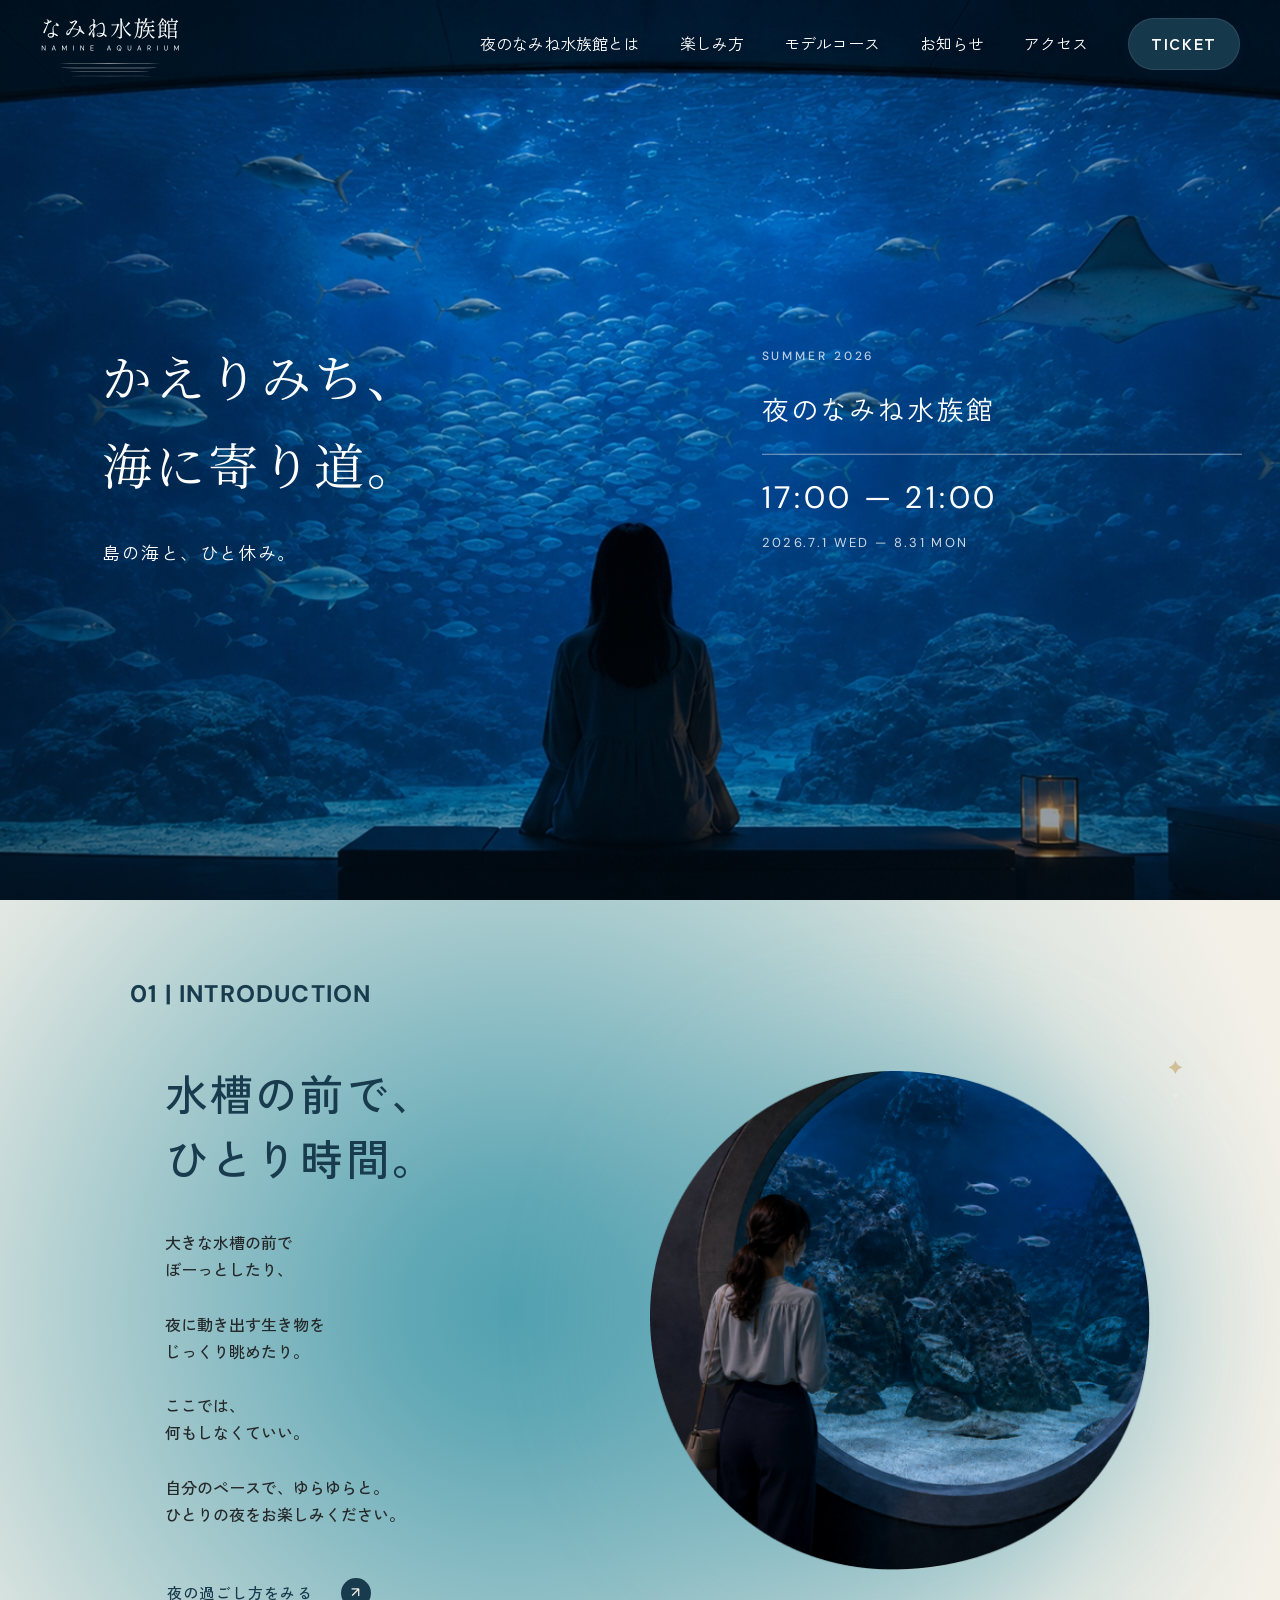
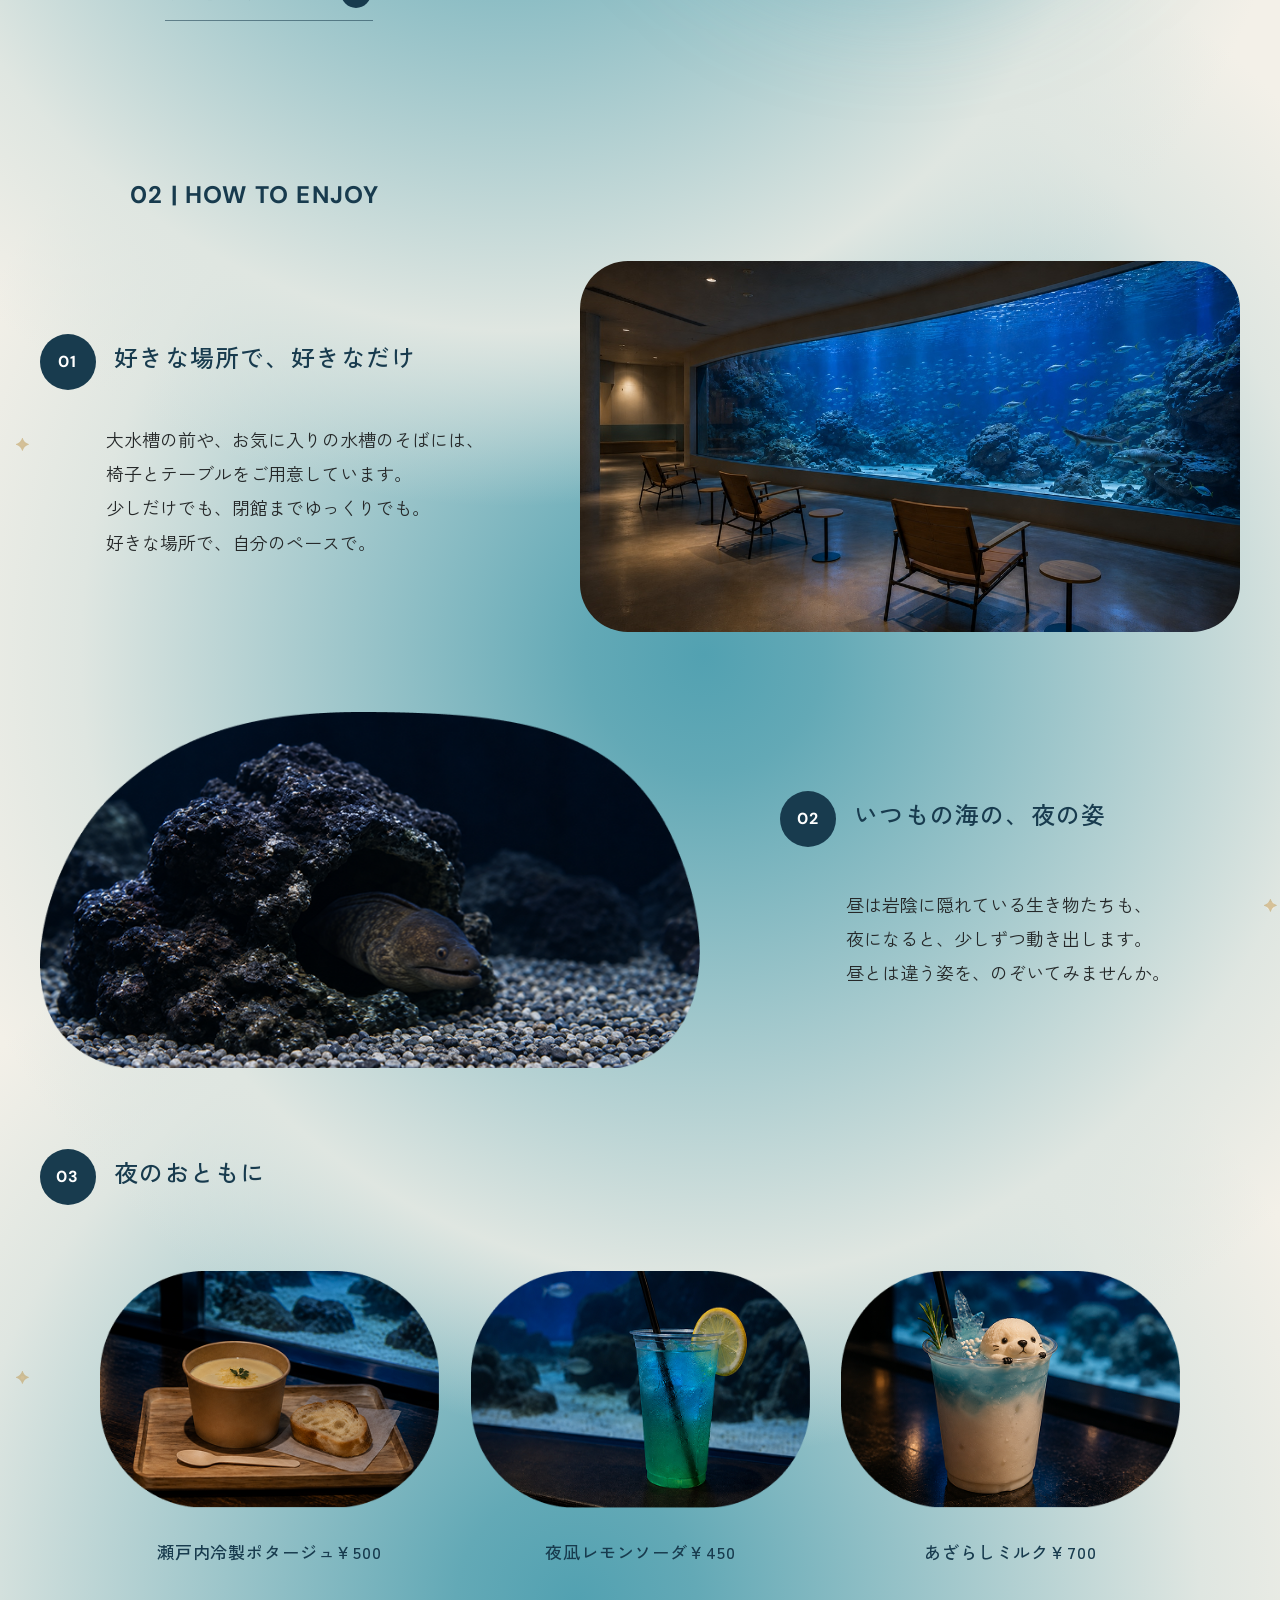
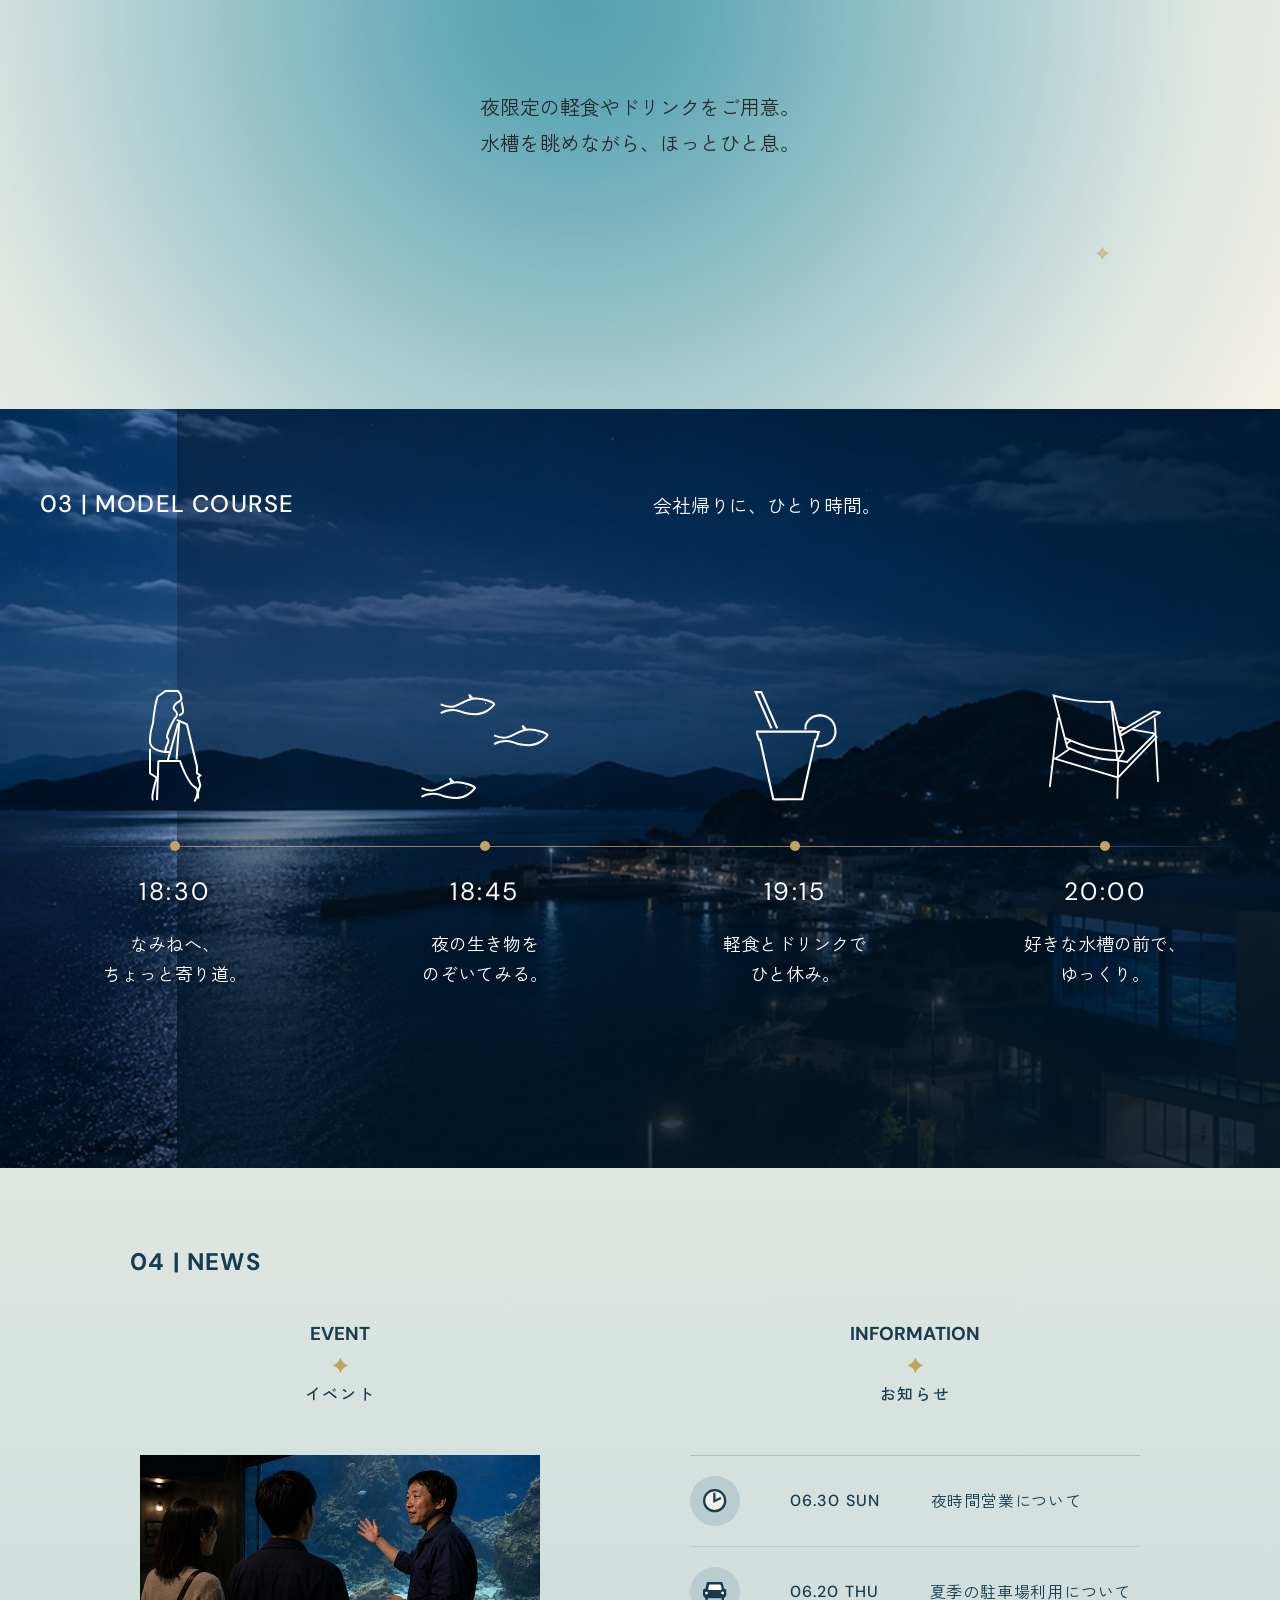
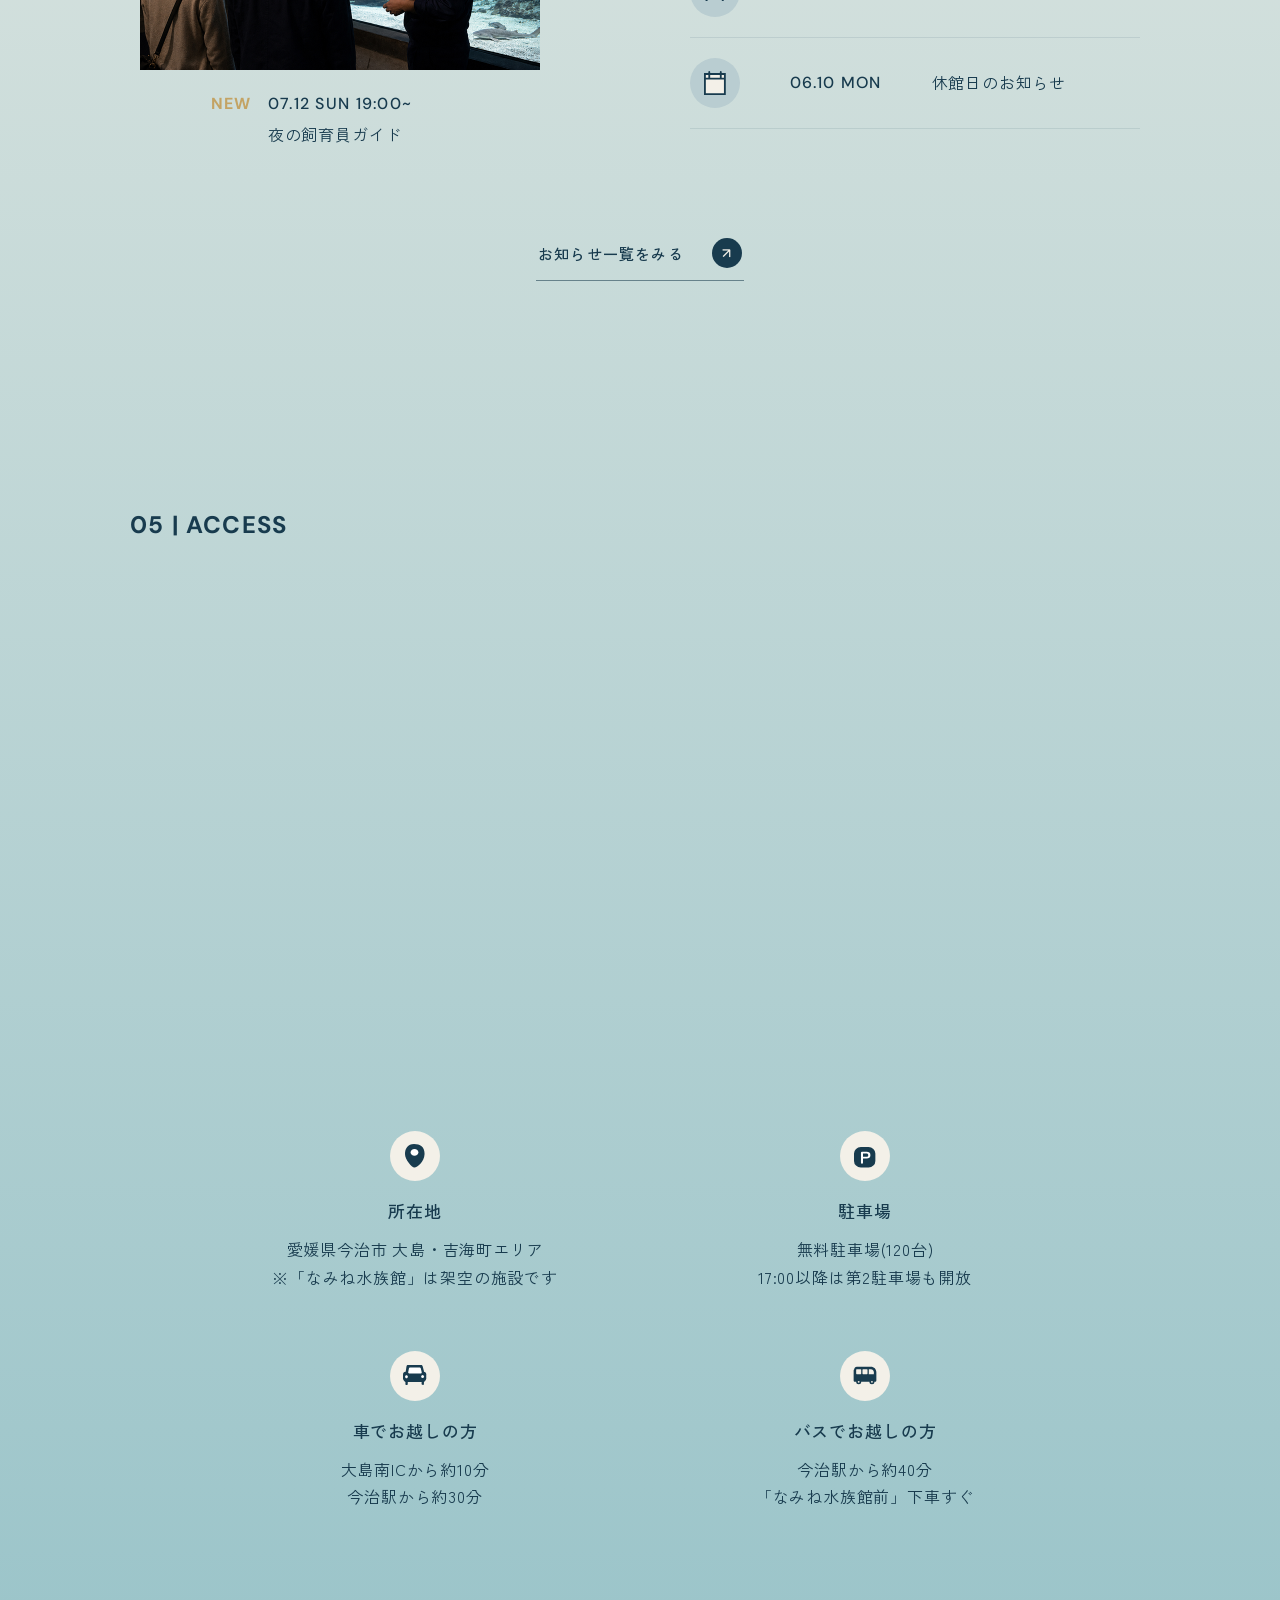
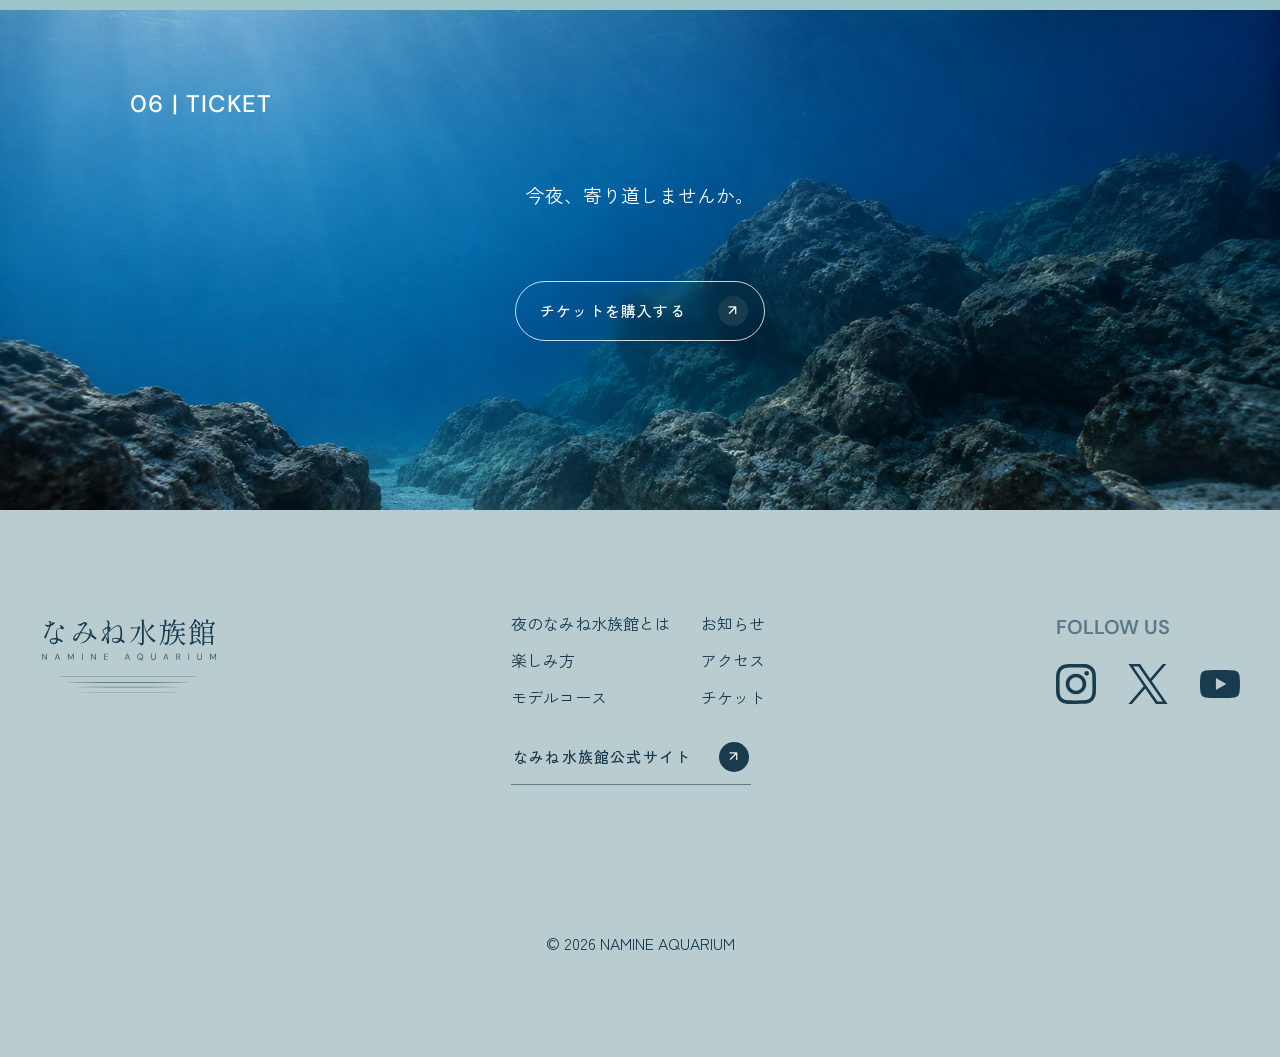
==== commit a49d0b32: "未使用のmodel-course.html/event.htmlリンクを整理 - MODEL COURSEセクションの「夜の過ごし方をみる」ボタンを削除   (model-course.htmlは作り" ====
--- a/index.html
+++ b/index.html
@@ -246,7 +246,6 @@
                     <div class="model-course__header">
                         <h2 class="section-title" id="model-course-title">03 | MODEL COURSE</h2>
                         <h3 class="model-course__title">会社帰りに、ひとり時間。</h3>
-                        <a href="model-course.html" class="button">夜の過ごし方をみる</a>
                     </div><!--/.model-course__header-->
 
 
@@ -318,7 +317,7 @@
                                 <div class="news__event-text">
                                     <p class="news__event-date"><span class="news__event-new">NEW</span>07.12 SUN 19:00~
                                     </p>
-                                    <p class="news__event-description"><a href="event.html">夜の飼育員ガイド</a></p>
+                                    <p class="news__event-description">夜の飼育員ガイド</p>
                                 </div><!-- /.news__event-text -->
                             </div><!-- /.news__event -->
                         </div><!--/.event-column-->
--- a/css/style.css
+++ b/css/style.css
@@ -1197,26 +1197,6 @@
 }
 
 
-/*　ボタン */
-#model-course .button {
-   color: var(--color-white);
-   border-color: rgba(255, 255, 255, 0.6);
-}
-
-#model-course .button::after {
-   color: var(--color-navy);
-   background-color: var(--color-white);
-}
-
-#model-course .button:hover {
-   color: var(--color-white);
-   border-color: var(--color-white);
-}
-
-#model-course .button:hover::after {
-   background-color: #c6e4e7;
-}
-
 
 /* ========================================
    NEWS
@@ -1696,8 +1676,9 @@
 
 .ticket-block {
    /* 真っ白(#fff)だとクリーム色の背景に対して浮きすぎて見えたため、
-      クリームを混ぜた白 + 少し透過させて背景に馴染ませる */
-   background-color: rgba(251, 249, 244, 0.85);
+      クリームを混ぜた白 + 少し透過させて背景に馴染ませる。
+      (前回よりわずかに白寄りに調整) */
+   background-color: rgba(252, 251, 248, 0.9);
    border-radius: 24px;
    overflow: hidden;
    box-shadow: 0 20px 48px rgba(24, 59, 78, 0.12);
@@ -1705,15 +1686,14 @@
 
 /* ①②のタイトル部分。番号(①②)は削除し、代わりに背景色を敷いた
    帯にして「見出し」だと一目でわかるようにする。
-   文字は白系にしたいという要望だったが、blue-300(#9CC5CA)の上に白文字だと
-   コントラスト比が1.9:1程度しかなく読みにくいため、背景をnavyに変更して
-   白文字でもはっきり読める組み合わせにしている */
+   navy地に太字は主張が強すぎたため、元のblue-300+navy文字に戻し、
+   文字の太さだけ700→500に落として軽さを出している */
 .ticket-block__title {
    padding: 18px 32px;
-   background-color: var(--color-navy);
-   color: var(--color-white);
+   background-color: var(--color-blue-300);
+   color: var(--color-navy);
    font-size: 17px;
-   font-weight: 700;
+   font-weight: 500;
    letter-spacing: 0.08em;
 }
 
@@ -2164,11 +2144,6 @@
       font-size: 18px;
    }
 
-   #model-course .button {
-      gap: 18px;
-      font-size: 14px;
-   }
-
    /* 4項目を画面幅の中で4等分 */
    .model-course__list {
       display: grid;
@@ -2879,17 +2854,6 @@
       font-size: 15px;
    }
 
-   /* section-title と同じ理由で、1200px用の #model-course .button が
-      スマホ用の .button に勝ってしまうため、ここでも指定し直す */
-   #model-course .button {
-      order: 1;
-      /* order 0 のまま残るタイムラインより後ろへ */
-      align-self: center;
-      margin-top: 48px;
-      gap: 20px;
-      font-size: 13px;
-   }
-
    /* ▼ 縦型タイムラインに作り替える。
       横並びのままだと時系列がZ字に飛んで、時間の流れが読めなくなるため。
       ゴールドの線が上から下へ降りる形になり、コンセプトはむしろ強く出る */
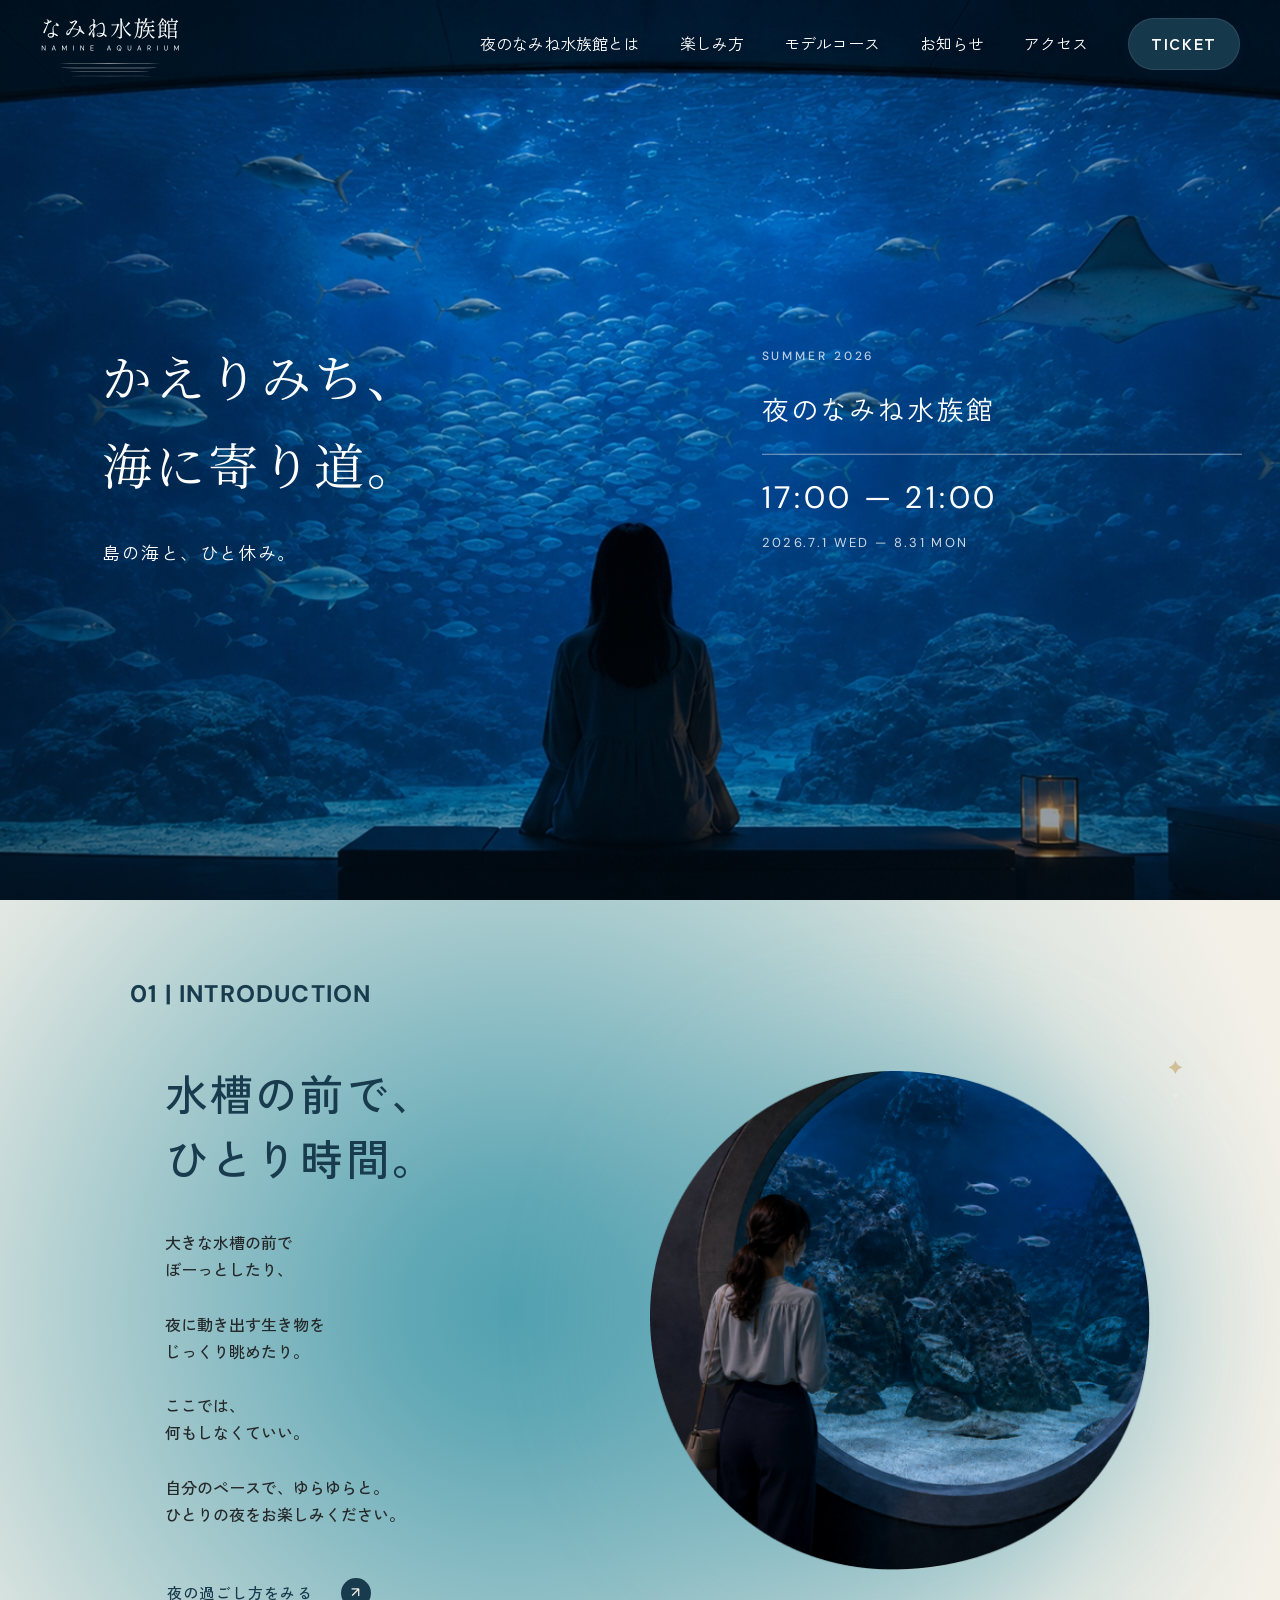
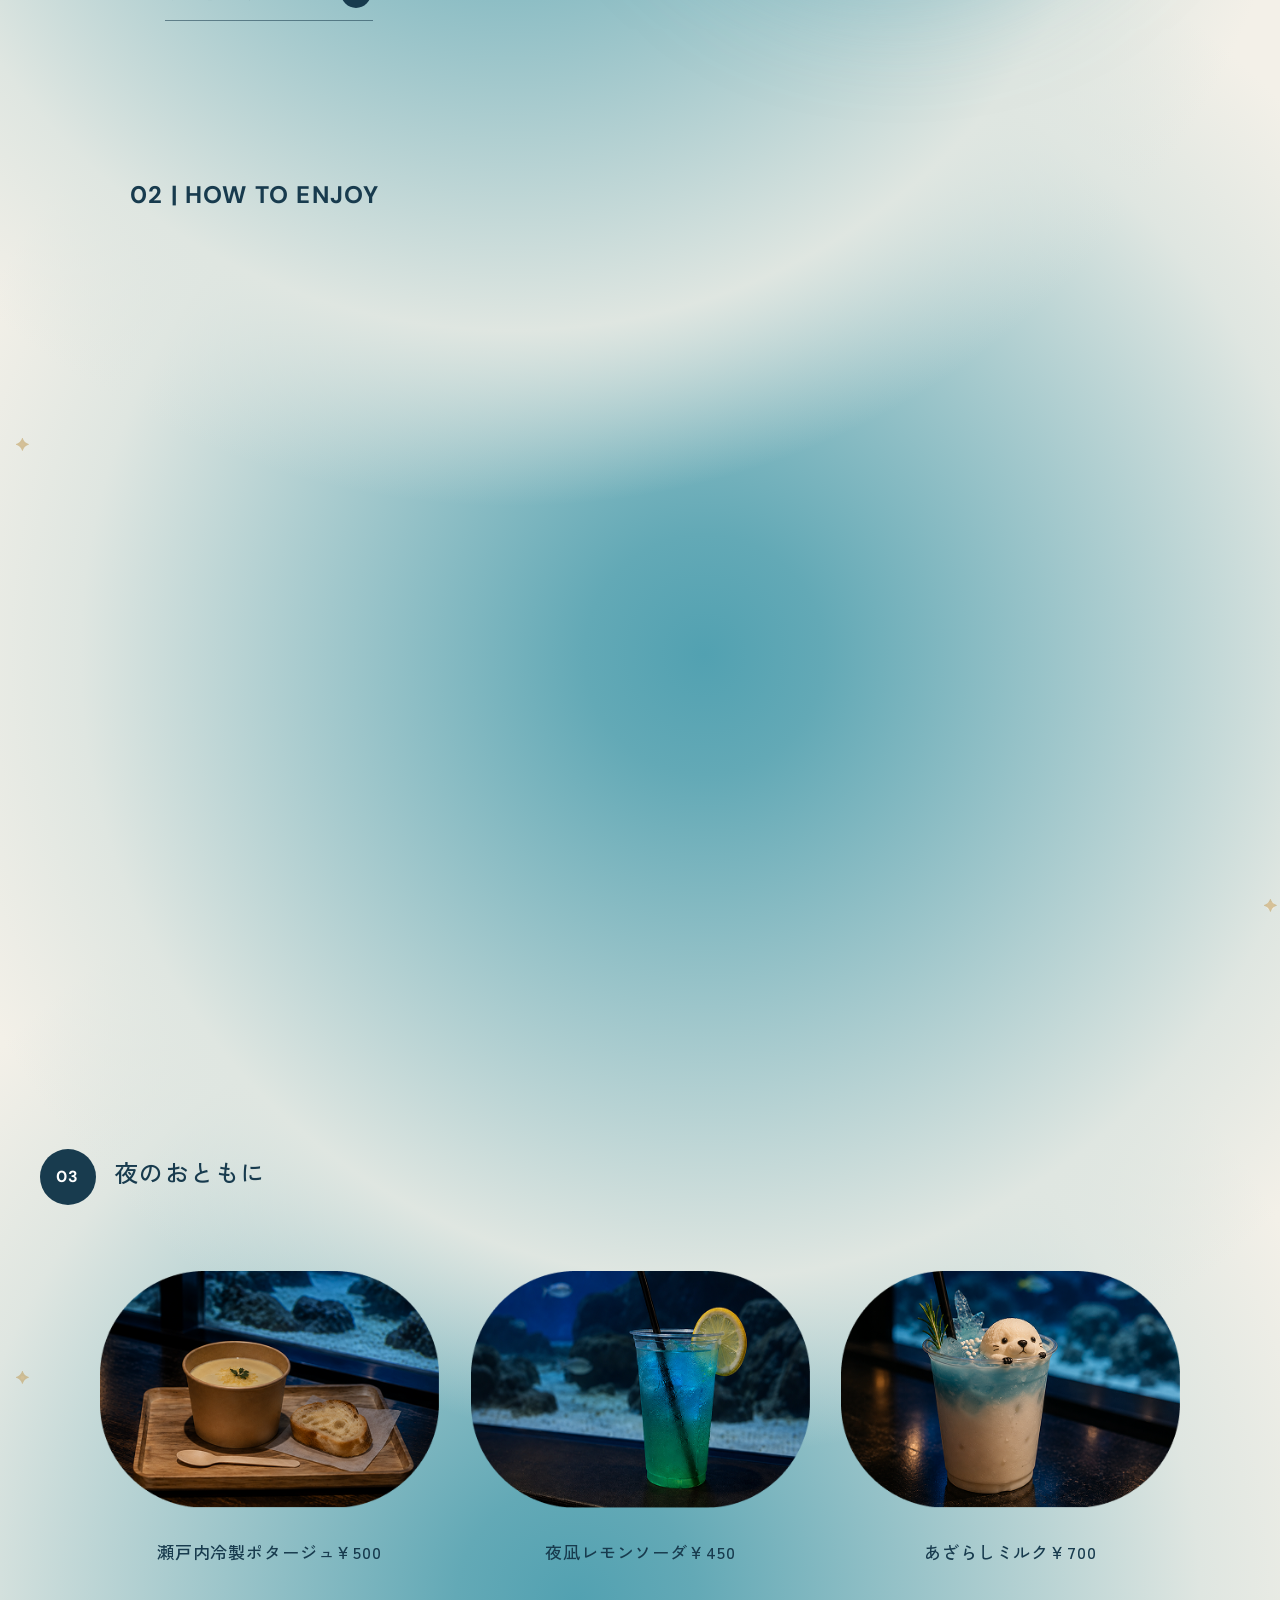
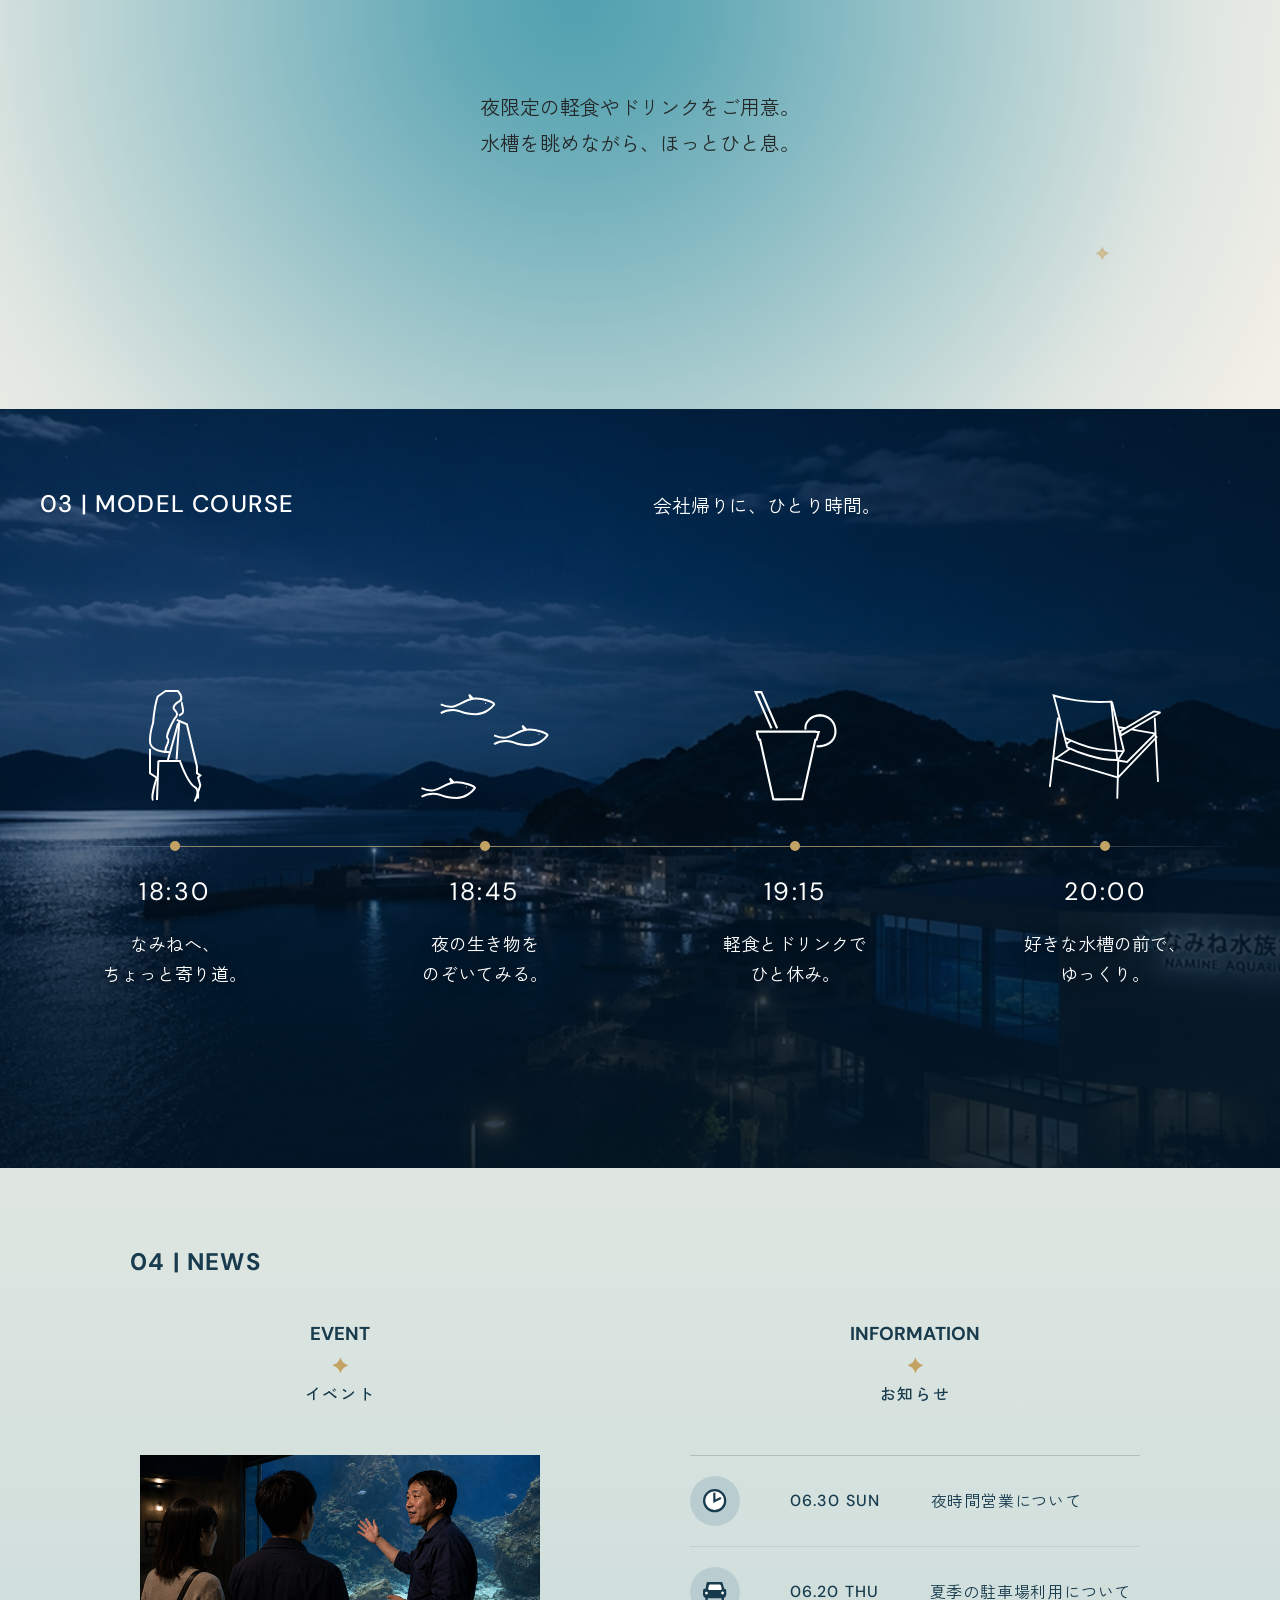
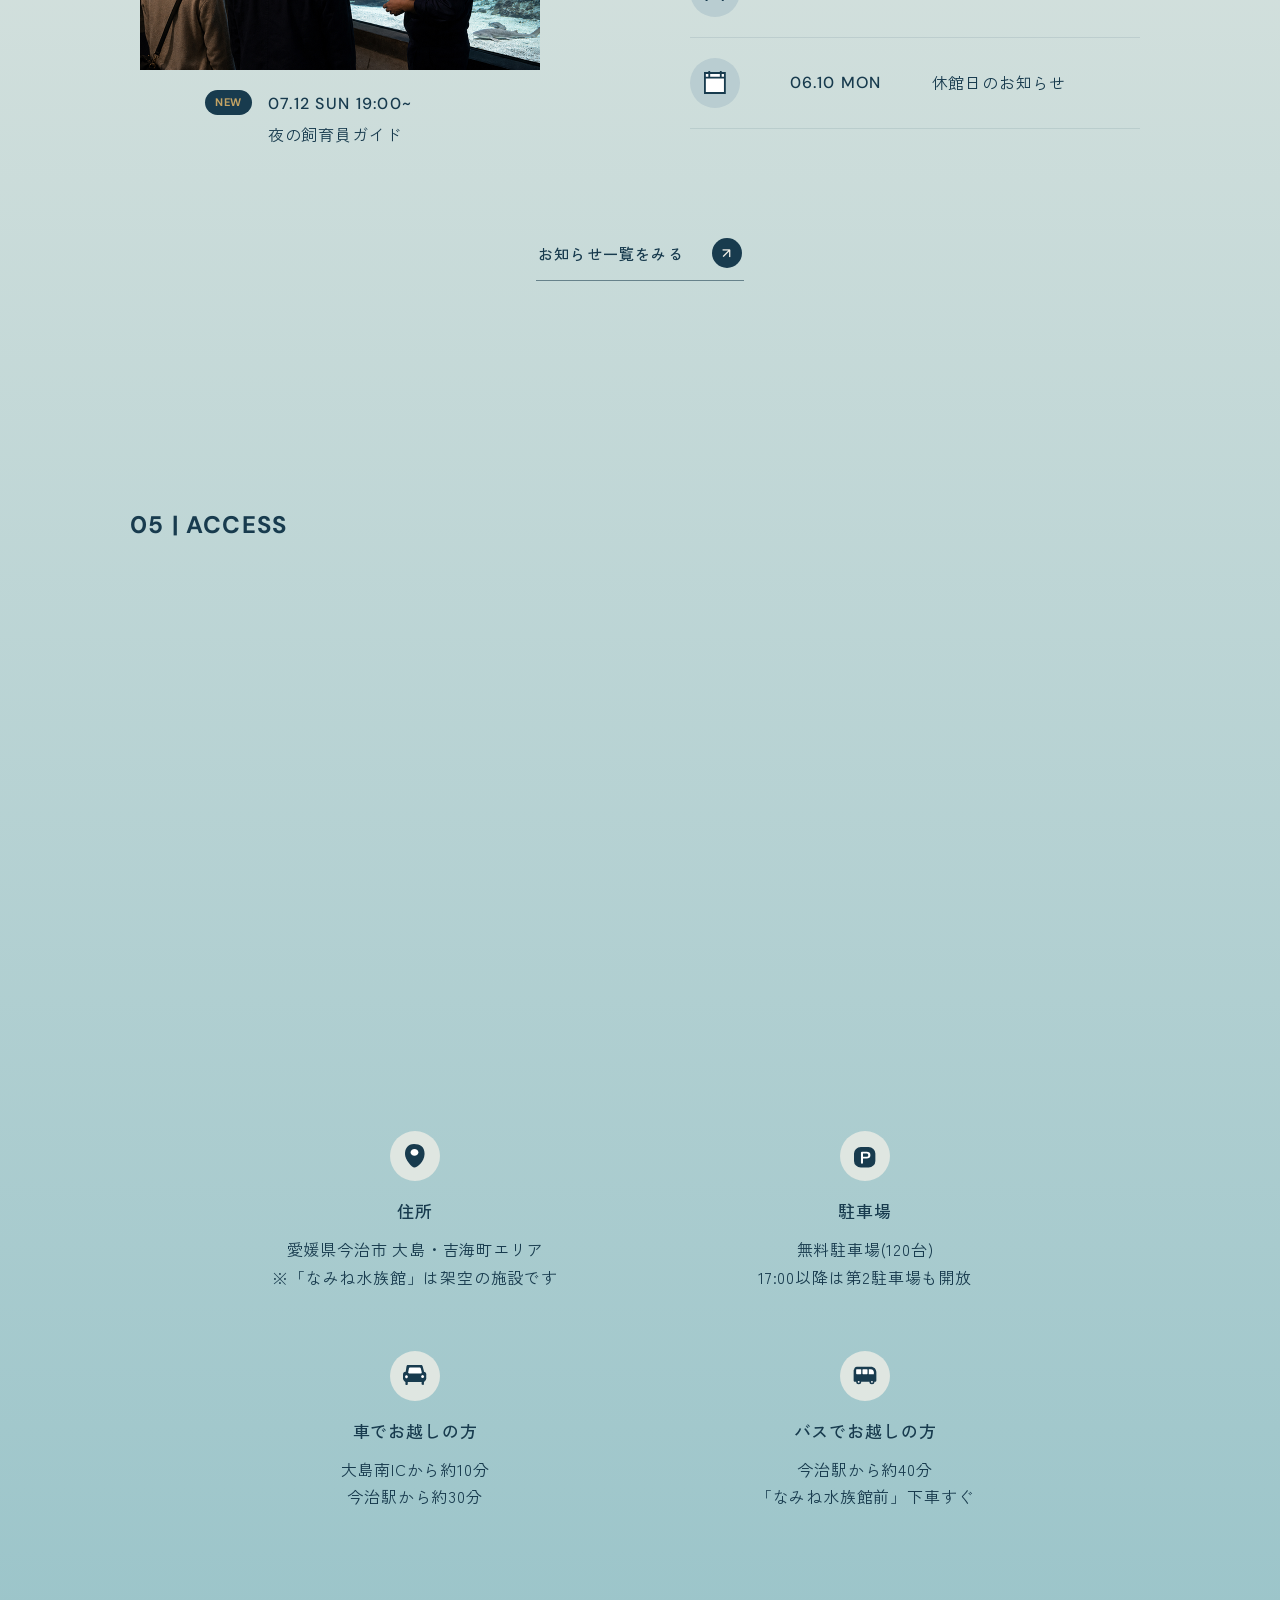
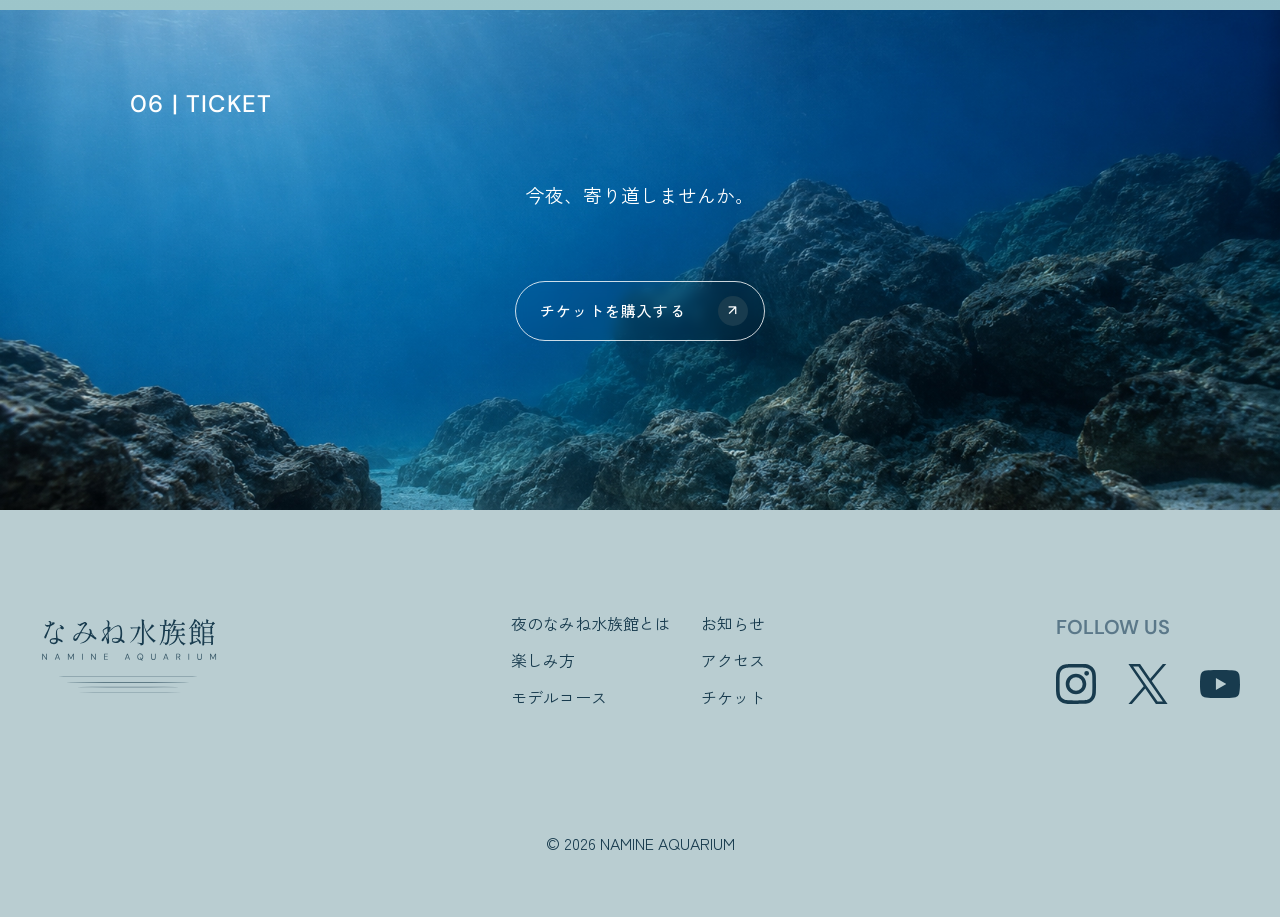
==== commit ac93051f: "NEWSアイコンの配色修正・ゴシック整理・レイアウト微調整 - .news__icon/.access__iconの丸背景を調整(icon-bg / blue-400)し、   SVG5点の塗りを白に" ====
--- a/index.html
+++ b/index.html
@@ -6,6 +6,8 @@
     <meta name="viewport" content="width=device-width, initial-scale=1.0">
 
     <title>夜のなみね水族館</title>
+    <meta name="description" content="なみね水族館の夏季夜間営業(2026.7.1〜8.31 / 17:00〜21:00)。仕事帰りに立ち寄れる、大人のためのナイトアクアリウム。">
+    <link rel="icon" type="image/svg+xml" href="favicon.svg">
 
     <!-- Google Fonts -->
     <link rel="preconnect" href="https://fonts.googleapis.com">
@@ -23,6 +25,13 @@
 </head>
 
 <body>
+    <!-- ローディング画面。FVの背景画像等の読み込みが終わるまで表示する -->
+    <div id="loader" class="loader" aria-hidden="true">
+        <img src="logo/logo-star.svg" class="loader__star" alt="">
+        <p class="loader__text">LOADING</p>
+        <div class="loader__line"></div>
+    </div>
+
     <!-- 星座の線 -->
     <svg id="constellation-svg"></svg>
 
@@ -114,7 +123,7 @@
                                 ひとりの夜をお楽しみください。<br>
                             </p>
 
-                            <a href="#how-to-enjoy-title" class="button">夜の過ごし方をみる</a>
+                            <a href="#model-course-title" class="button">夜の過ごし方をみる</a>
                         </div><!-- /.intro__content -->
                     </div><!-- /.intro__left -->
 
@@ -386,7 +395,7 @@
                         <div class="access__cards">
                             <div class="access__card">
                                 <div class="access__icon"><img src="icons/access_icon_address.svg" alt="住所アイコン"></div>
-                                <h3 class="access__label">所在地</h3>
+                                <h3 class="access__label">住所</h3>
                                 <p class="access__description">愛媛県今治市 <br class="br-sp">大島・吉海町エリア<span
                                         class="access__note">※「なみね水族館」は架空の施設です</span></p>
                             </div><!--/.access__card-->
@@ -458,8 +467,6 @@
                         <li><a href="#access-title">アクセス</a></li>
                         <li><a href="ticket.html">チケット</a></li>
                     </ul>
-                    <a href="#" class="footer__link button">
-                        なみね水族館公式サイト</a>
                 </nav>
 
 
--- a/css/style.css
+++ b/css/style.css
@@ -72,16 +72,6 @@
 
 }
 
-/* 【保留】2026-08-18
-   .section-title の基準を.containerに移す案を試したが、セクションごとに
-   padding-top(intro/how-to-enjoy=120px, news/access=150px, ticket=flex中央寄せ)
-   が違うため、top:80pxの意味がセクションごとにズレてしまい、
-   INTROでタイトルが本文に重なる形で表面化した。
-   やるなら「.containerをposition:relativeにする」だけでなく、
-   セクションごとにtop値を(80 - そのセクションのpadding-top)へ
-   個別に補正する必要がある。締切が近いため今回は見送り、
-   #intro等のsection-titleは元の「セクション基準」のままにしてある */
-
 #intro,
 #how-to-enjoy,
 #model-course,
@@ -92,10 +82,7 @@
 
 }
 
-/* ナビはセクションの先頭ではなく見出し(.section-title)へ直接飛ばす。
-   セクションごとに見出しの位置(absolute の top値)が違うため、
-   セクション側にscroll-margin-topを付けるより、見出し自身に付けたほうが
-   どのセクションでも同じ88px(ヘッダー高さ分)で正しく合う */
+/* セクションではなく見出し自身にscroll-margin-topを付ける(位置ズレ防止) */
 .section-title {
    scroll-margin-top: 88px;
 }
@@ -110,6 +97,118 @@
 }
 
 /* ========================================
+   ローディング画面(index.htmlのみ)
+======================================== */
+
+/* 画像の読み込みが終わるまで画面を覆う。js/script.jsがwindowのload時に
+   is-hiddenを付けて消す */
+.loader {
+   position: fixed;
+   inset: 0;
+   z-index: 9999;
+
+   display: flex;
+   flex-direction: column;
+   align-items: center;
+   justify-content: center;
+
+   background-color: var(--color-navy);
+
+   opacity: 1;
+   visibility: visible;
+   transition:
+      opacity 0.6s ease,
+      visibility 0.6s ease;
+}
+
+.loader.is-hidden {
+   opacity: 0;
+   visibility: hidden;
+   pointer-events: none;
+}
+
+.loader__star {
+   width: 22px;
+   height: 22px;
+   margin-bottom: 28px;
+   /* 星と文字の間 */
+   animation: loader-pulse 1.6s ease-in-out infinite;
+}
+
+.loader__text {
+   margin-bottom: 16px;
+   font-family: "DM Sans", sans-serif;
+   font-size: 13px;
+   letter-spacing: 0.3em;
+   /* 字間ぶん右にずれて見えるので、左にも同じ幅を入れて中央を保つ */
+   padding-left: 0.3em;
+   color: var(--color-cream);
+}
+
+.loader__line {
+   position: relative;
+   width: 90px;
+   height: 1px;
+   overflow: hidden;
+   background-color: rgba(243, 240, 232, 0.2);
+}
+
+/* ラインの上を、金色の光が左から右へゆっくり流れる */
+.loader__line::after {
+   content: "";
+   position: absolute;
+   inset: 0;
+   left: -40%;
+   width: 40%;
+   background: linear-gradient(90deg, transparent, var(--color-gold), transparent);
+   animation: loader-line-sweep 1.8s ease-in-out infinite;
+}
+
+@keyframes loader-pulse {
+
+   0%,
+   100% {
+      opacity: 0.35;
+      transform: scale(0.85);
+   }
+
+   50% {
+      opacity: 1;
+      transform: scale(1.1);
+   }
+}
+
+@keyframes loader-line-sweep {
+   0% {
+      left: -40%;
+   }
+
+   100% {
+      left: 100%;
+   }
+}
+
+/* 動きを減らす設定の人には点滅・光の流れを止める(ただの静止した目印として見せる) */
+@media (prefers-reduced-motion: reduce) {
+   .loader__star {
+      animation: none;
+      opacity: 0.8;
+   }
+
+   .loader__line::after {
+      animation: none;
+      left: 0;
+      width: 100%;
+      background: var(--color-gold);
+      opacity: 0.5;
+   }
+
+   .loader {
+      transition: none;
+   }
+}
+
+/* ========================================
    Common
 ======================================== */
 
@@ -173,8 +272,7 @@
 
 /* リンクのホバー(ボタン以外) */
 
-/* 明るい背景の上に乗るリンクは、ボタンと同じホバー色に揃える。
-   色の変化だけでは気づきにくいため、下線も併せて出す */
+/* ホバー時、色だけでなく下線も出して気づきやすくする */
 .footer__navigation ul a,
 .news__description a,
 .news__event-description a {
@@ -190,8 +288,7 @@
    /* 日本語の文字と下線がくっつかないよう離す */
 }
 
-/* ヘッダーのナビは背景が写真だったり明るい面だったりと一定でないため、
-   色を変えず不透明度で反応させる */
+/* 背景が写真だったり明るい面だったりと一定でないため、色でなく不透明度で反応 */
 .header__nav a:not(.header__ticket) {
    transition: opacity 0.3s ease;
 }
@@ -263,11 +360,8 @@
    z-index: 2;
 }
 
-/* HOW TO内の通過点。基準は position:relative の .how-to-enjoy__item。
-   テキスト列の外側(=1200px列の外の余白)まで振ることで、線がジグザグに
-   大きく寄り道するようにしている。0%を切る/100%を超えるのは想定通り
-   (写真・テキストが無い、背景だけの余白に出ている)。
-   ここの数値を動かすと線の通り道が変わる */
+/* HOW TO内の通過点。テキスト列の外側まで振って線をジグザグにする。
+   0%未満/100%超は仕様通り(余白部分に出ている)。基準は.how-to-enjoy__item */
 .star--enjoy01,
 .star--enjoy02,
 .star--enjoy03,
@@ -308,19 +402,13 @@
    opacity: 0;
 }
 
-/* FV：境目より少し手前。ちょうど境目(100%)だと線の出だしとの間に
-   隙間が空いて見えたため、わずかにFV側へ戻す。
-   introの星とはできるだけ離して(左寄りに)、横幅を広げることで、
-   始まりの角度を緩やかにする。基準は position:relative の #fv */
+/* FV:セクション境目のわずか手前(隙間・はみ出し防止)。基準は#fv */
 .star--fv-anchor {
    top: 98%;
    left: 10%;
 }
 
-/* MODEL COURSE：境目よりわずかに手前(マイナス値=#model-courseの上端より上、
-   まだ#how-to-enjoy側)。ちょうど0%だと線の先端がわずかに境目をはみ出して
-   見えたため、少しだけ手前に戻す。04の星(left:88%)に近い位置にして、
-   最後の区間の横の振れも抑える。基準は position:relative の #model-course */
+/* MODEL COURSE:同じくセクション境目のわずか手前。基準は#model-course */
 .star--model-course-anchor {
    top: -2%;
    left: 78%;
@@ -359,9 +447,7 @@
    overflow: hidden;
 }
 
-/* JSが logo-main-fff.svg(142×66)と logo-main.svg(228×105)を差し替えるため、
-   幅を指定しないと切り替わるたびに表示サイズが変わってしまう。
-   幅を固定し、is-scrolled への変化だけをアニメーションさせる */
+/* JSがロゴ画像を差し替えるので、幅を固定してサイズジャンプを防ぐ */
 .header__logo img {
    width: 142px;
    height: auto;
@@ -479,11 +565,7 @@
 #fv {
    position: relative;
 
-   /* スマホの 100vh は「URLバーが隠れたときの高さ」なので、
-      初回表示ではFVの下端が画面の外に出てしまう。
-      100svh(small viewport height)は「URLバーが出ている状態の高さ」なので、
-      どの状態でもぴったり収まる。
-      1行目は svh に未対応のブラウザ用の保険。上書きされるので順番が大事 */
+   /* 100vhはスマホのURLバー分ずれるため、100svhで上書き(1行目は未対応ブラウザ用) */
    height: 100vh;
    height: 100svh;
    min-height: 700px;
@@ -718,9 +800,7 @@
    z-index: 2;
 }
 
-/* 写真の縁を背景に馴染ませるグロー(box-shadow)。CLAUDE.mdで決めていた値を
-   そのまま使用。box-shadowが円の縁に沿うよう border-radius:50% も付けている
-   (写真自体は円形に切り抜かれたPNGだが、コンテナは四角のまま) */
+/* 写真の縁を背景に馴染ませるグロー。円形の写真に沿うようborder-radiusも付ける */
 .photo-glow {
    border-radius: 50%;
    box-shadow: 0 0 120px 25px rgba(82, 161, 177, 0.35);
@@ -766,11 +846,9 @@
 
 .how-to-enjoy__content {
    position: relative;
-   /* 星座線(z-index:1)がテキストの外側まで振れるようになったため、
-      写真と同じく明示的に手前へ出す(付けないと線がテキストの上にかぶる) */
+   /* 星座線がテキスト外側まで振れるため、線より手前に明示的に出す */
    z-index: 2;
-   /* 1200px固定だと、画面幅1201〜1279pxで container(100%-80px)を超えて
-      横スクロールが出るため上限指定にする */
+   /* 1200px固定だと画面幅1201〜1279pxで横スクロールが出るため上限指定 */
    width: min(1200px, 100%);
    height: 740px;
 }
@@ -786,10 +864,7 @@
 
 .how-to-enjoy__item--01,
 .how-to-enjoy__item--02 {
-   /* 680px固定だと、画像が画面幅によって150〜360px程度まで縮む今の比率
-      (724/391)では中身より箱が大きくなりすぎ、align-items:centerの
-      効果で上下に大きな余白ができていた(901px付近が一番目立つ)。
-      中身の高さに任せるのが安全 */
+   /* 高さ固定だと画像縮小時に箱が大きすぎて上下に余白ができるため中身に任せる */
    min-height: 0;
 }
 
@@ -803,10 +878,7 @@
 }
 
 .how-to-enjoy__item--01 .how-to-enjoy__content {
-   /* 380px だと padding-left:66px を引いて文字幅314px。
-      いちばん長い行「大水槽の前や、お気に入りの水槽のそばには、」が
-      21文字 × 18px = 378px あり、64px あふれて折り返していた。
-      460px にすると 460 − 66 = 394px 確保でき、16px の余裕が出る */
+   /* 見出し・本文がPC表示で折り返さずに収まる最小幅 */
    grid-template-columns: 460px 1fr;
    grid-template-areas:
       "title image"
@@ -842,8 +914,7 @@
    align-self: start;
    margin-top: 16px;
 
-   /* タイトルは .number-badge(56px) + margin-right(10px) の分だけ
-      文字が右から始まるので、説明文も同じだけ下げて左端を揃える */
+   /* タイトルの.number-badgeぶん字下げして、説明文の左端を揃える */
    padding-left: 66px;
 }
 
@@ -856,11 +927,8 @@
    grid-area: image;
    width: 100%;
 
-   /* height を固定pxにすると、画面幅で列が伸縮するたびに枠の比率が変わり、
-      object-fit:cover の切り取られ方も変わってしまう
-      (1024px幅では 404×350 = ほぼ正方形になり、横の約4割が失われていた)。
-      元画像 howtoenjoy_01.jpg は 732×412 = 1.777 で 16/9(1.778)とほぼ同じ。
-      枠を同じ比率にすれば、どの画面幅でも切り取りがほぼゼロになる */
+   /* 高さ固定だと画面幅ごとに比率が変わり切り取られ方が安定しないため、
+      元画像とほぼ同じ16/9のaspect-ratioで揃える */
    aspect-ratio: 16 / 9;
 
    border-radius: 48px;
@@ -897,10 +965,7 @@
 
    width: 100%;
 
-   /* 中の3枚は下方をトリミングして 724×391 = 1.852 になった。
-      枠を16/9(1.778)のままにすると object-fit:cover が高さを基準に
-      拡大し、左右が削れてブロブの肩が切れてしまうため、
-      元画像の実際の比率に揃える */
+   /* 16/9のままだとcoverで左右が削れブロブの肩が切れるため元画像の比率に揃える */
    aspect-ratio: 724 / 391;
 
    border-radius: 36px;
@@ -1032,6 +1097,21 @@
 #model-course {
    position: relative;
    color: var(--color-white);
+
+   background-image: url(../images/modelcourse.jpg);
+   background-repeat: no-repeat;
+   background-position: center top;
+   background-size: cover;
+   padding-top: 80px;
+}
+
+/* 写真を読みやすくする暗いグラデーション。写真本体とは別レイヤー(::before)にする */
+#model-course::before {
+   content: "";
+   position: absolute;
+   inset: 0;
+   z-index: 1;
+   pointer-events: none;
 
    background-image:
       linear-gradient(to bottom,
@@ -1050,13 +1130,7 @@
          /* 左半分は写真のまま */
          rgba(2, 22, 39, 0.25) 75%,
          /* 4項目目の文字がこのあたり */
-         rgba(2, 22, 39, 0.5) 100%),
-      url(../images/modelcourse.jpg);
-
-   background-repeat: no-repeat;
-   background-position: center top;
-   background-size: cover;
-   padding-top: 80px;
+         rgba(2, 22, 39, 0.5) 100%);
 }
 
 
@@ -1265,16 +1339,23 @@
    font-weight: 500;
 }
 
-/* まとまりの左端の、さらに外側に出す */
+/* まとまりの左端のさらに外側に出す。丸背景(pill)で背景から浮かせる */
 .news__event-new {
    position: absolute;
    right: 100%;
    /* 右端を親の左端に合わせる */
    margin-right: 16px;
    /* 日付との間隔 */
+
+   padding: 3px 10px;
+   border-radius: 999px;
+   background-color: var(--color-navy);
+
    color: var(--color-gold);
    /* = #C3A364 */
+   font-size: 11px;
    font-weight: 700;
+   letter-spacing: 0.05em;
 }
 
 .news__event-description {
@@ -1332,6 +1413,13 @@
    max-height: 24px;
 }
 
+/* 夜・カフェのSVGは絵柄が枠に対して小さく作られているため、他と揃うよう大きくする */
+.news__icon img[src$="news_icon_night.svg"],
+.news__icon img[src$="news_icon_cafe.svg"] {
+   max-width: 30px;
+   max-height: 30px;
+}
+
 /* news装飾 */
 
 #news .star {
@@ -1339,8 +1427,7 @@
    width: 15px;
 }
 
-/* cream→#B6C7D2 は振れ幅が大きく、intro〜how-to-enjoyと同じく
-   切り替わりが目立っていたため、隣り合う blue-400〜blue-300 に絞った */
+/* 色差が大きいと切り替わりが目立つため、隣り合うblue-400〜300に絞る */
 .news-access-bg {
    background: linear-gradient(to bottom, var(--color-blue-400) 0%, var(--color-blue-300) 100%);
 }
@@ -1399,8 +1486,9 @@
    width: 50px;
    height: 50px;
 
-   /* 背景(#B6C7D2)と近い半透明クリームだと円が沈むため、不透明のクリームにする */
-   background-color: var(--color-cream);
+   /* icon-bgだと背景(blue-300)に沈んで見えたため、icon-bgとcreamの中間の
+      blue-400にして、明るすぎず・沈みすぎない中間の見え方にする */
+   background-color: var(--color-blue-400);
    border-radius: 50%;
 
    margin-bottom: 16px;
@@ -1520,7 +1608,7 @@
    display: flex;
    align-items: flex-start;
    justify-content: space-between;
-   min-height: 320px;
+   min-height: 260px;
    padding-top: 100px;
 }
 
@@ -1588,15 +1676,10 @@
    opacity: 0.75;
 }
 
-/* .button と併用。display は .button の inline-flex に任せる
-   (ここで display を指定すると後勝ちで矢印のレイアウトが崩れる) */
-.footer__link {
-   margin-top: 20px;
-}
 
 .footer__copyright {
    text-align: center;
-   padding: 100px;
+   padding: 60px 0;
 }
 
 /* ========================================
@@ -1658,10 +1741,7 @@
    text-align: center;
 }
 
-/* チケットページ
-   ①概要・②料金表・③注意事項を、それぞれ別の箱として離して並べる。
-   「携帯で見た時くらいの近さ」を狙って、PCでも中身の幅は絞ったまま
-   左右の余白を大きく取る */
+/* チケットページ:概要・料金表・注意事項を別の箱に分けて並べる */
 .ticket-page {
    padding: 100px 0 160px;
 }
@@ -1675,22 +1755,17 @@
 }
 
 .ticket-block {
-   /* 真っ白(#fff)だとクリーム色の背景に対して浮きすぎて見えたため、
-      クリームを混ぜた白 + 少し透過させて背景に馴染ませる。
-      (前回よりわずかに白寄りに調整) */
+   /* 真っ白だとクリーム背景から浮くため、クリーム寄り+半透明にして馴染ませる */
    background-color: rgba(252, 251, 248, 0.9);
    border-radius: 24px;
    overflow: hidden;
    box-shadow: 0 20px 48px rgba(24, 59, 78, 0.12);
 }
 
-/* ①②のタイトル部分。番号(①②)は削除し、代わりに背景色を敷いた
-   帯にして「見出し」だと一目でわかるようにする。
-   navy地に太字は主張が強すぎたため、元のblue-300+navy文字に戻し、
-   文字の太さだけ700→500に落として軽さを出している */
+/* タイトルに背景色の帯を敷いて見出しだと一目でわかるようにする */
 .ticket-block__title {
    padding: 18px 32px;
-   background-color: var(--color-blue-300);
+   background-color: var(--color-icon-bg);
    color: var(--color-navy);
    font-size: 17px;
    font-weight: 500;
@@ -1711,8 +1786,7 @@
    letter-spacing: 0.04em;
 }
 
-/* ラベル(th)は左、値(td)は右に寄せて「台帳」のような2列の型に揃える。
-   .ticket-card__summary-value(①側)も同じ右寄せにして型を揃えている */
+/* ラベル(th)は左、値(td)は右に寄せて台帳のような型に揃える */
 .ticket__table td {
    text-align: right;
    font-family: "DM Sans", sans-serif;
@@ -1723,8 +1797,7 @@
    border-bottom: 1px solid var(--color-navy-alpha-10);
 }
 
-/* 「区分/料金」のラベル行は本文より少し軽く見せる。
-   「料金」ラベルは下に並ぶ金額(右寄せ)と縦に揃うよう、これだけ右寄せにする */
+/* 「区分/料金」のラベル行は本文より軽く。「料金」は下の金額と縦に揃える */
 .ticket-block--price .ticket__table tr:first-child th {
    font-weight: 500;
    color: var(--color-sns-title);
@@ -1738,9 +1811,7 @@
    font-weight: 500;
 }
 
-/* ① 概要:文字だけのtableだと見た目の手がかりが無く読みにくかったため、
-   news__itemと同じ「アイコン+テキスト」の並びに変更。
-   アイコンはnewsページで使っているものをそのまま流用(新規画像なし) */
+/* ① 概要:news__itemと同じ「アイコン+テキスト」の並び(アイコンは流用) */
 .ticket-card__summary-item {
    display: flex;
    align-items: center;
@@ -1771,6 +1842,12 @@
    max-height: 22px;
 }
 
+/* 夜のSVGは絵柄が枠に対して小さく作られているため、他と揃うよう大きくする */
+.ticket-card__summary-icon img[src$="news_icon_night.svg"] {
+   max-width: 27px;
+   max-height: 27px;
+}
+
 .ticket-card__summary-label {
    font-size: 16px;
 }
@@ -1797,8 +1874,7 @@
    color: var(--color-sns-title);
 }
 
-/* 「架空サイトのため実際には購入できません」だけ、色は付けつつ
-   太字にはせず「※」を頭に付けて注釈の並びの中で自然に目立たせる */
+/* 注意書きの中でも「架空サイト」表記だけ色+「※」を付けて目立たせる */
 .ticket-card__notice-highlight .ticket__description {
    color: var(--color-gold);
 }
@@ -1807,9 +1883,7 @@
    content: "※ ";
 }
 
-/* CTA:③の箱の最後にボタンを置く。ホームの#ticketセクションで
-   使っている紺のピル型ボタンと同じ骨格(min-width/border-radius:999px)
-   に揃えることで、サイト内の「購入ボタン」の見た目を統一する */
+/* CTA:ホームの#ticketと同じ紺のピル型ボタンで購入ボタンの見た目を統一 */
 .ticket-card__cta {
    display: flex;
    justify-content: center;
@@ -1851,10 +1925,7 @@
 
 @media (max-width: 1200px) {
 
-   /* 800pxはPCフル幅(1200px前後)向けの半径。1024px前後だと円が画面幅に対して
-      大きすぎ、色の薄まる78%〜100%が画面外に出て中心の濃い色だけが目立つのは
-      スマホと同じ現象。ここは768pxのようにグラデ自体を変えるのではなく、
-      円のまま半径だけ600pxに縮める */
+   /* この幅では円の半径だけ600pxに縮める(768px以下はグラデ自体を変更) */
    .intro-how-to-bg {
       background:
          radial-gradient(circle 600px at 40% 15%,
@@ -1881,15 +1952,9 @@
          var(--color-cream);
    }
 
-   /* 星座線・通過点の星は、フル幅PC(1201px以上)だけで見せる。
-      1200px以下は幅が狭くなるにつれ線・星が窮屈に詰まって見えるため、
-      このブロックでまとめて隠す(以前は768pxだけで隠していたが、
-      1201px未満は全部同じ理由で隠したいので範囲をここまで広げた)。
-      display:none にすると getBoundingClientRect() が全て0を返すため、
-      JSが線を左上(0,0)に向かって描いてしまう。だから星だけでなく
-      #constellation-svg も一緒に隠す。
-      .star をまとめて消すと、NEWS見出しの装飾星(.star--event / .star--info)まで
-      消えてしまうので、対象は「線の通過点」の星だけに絞る */
+   /* 星座線はフル幅PC(1201px以上)だけで見せる(狭いと窮屈に詰まるため)。
+      SVGも一緒に隠す(display:noneだとJSの座標取得が0になり線が壊れるため)。
+      .starを一括で消すとNEWSの装飾星も消えるので対象は線の通過点のみに絞る */
    #constellation-svg,
    #intro .star,
    .star--enjoy01,
@@ -1965,11 +2030,8 @@
       margin-top: 16px;
    }
 
-   /* メニューを開いた時のTICKETが、パネルの背景(rgba(24,59,78,0.96))と
-      ボタン既定の背景(rgba(24,59,78,0.72))がほぼ同じ色で埋もれて見えていた。
-      .header__ticket:hover と同じ「クリーム地に紺文字」を、開いている間の
-      既定の見た目として使う。is-scrolled等と同時に有効になっても負けないよう、
-      それらの上書きルールより詳細度を上げてある */
+   /* パネルの背景とボタン既定色がほぼ同じで埋もれるため、hover時と同じ配色にする。
+      is-scrolled等より優先させるため詳細度を上げてある */
    header.is-menu-open .header__nav a.header__ticket,
    header.is-menu-open.is-scrolled .header__nav a.header__ticket {
       color: var(--color-navy);
@@ -2081,24 +2143,8 @@
       height: 700px;
    }
 
-   /* 01・02の説明文について:
-   もともと position:absolute で座標を直打ちしていた頃の名残で、
-   ここに left / top / width % が残っていた。
-   その後 01・02 は CSS Grid に作り替えて position:static になったので、
-   left / top は効かず、width だけが効いてしまい、
-   380pxのグリッド列 × 55% − padding-left 66px = 文字幅143px まで潰れていた。
-   グリッドの列幅に任せるのが正しいので、指定ごと削除する */
-
-   /* 01・02の写真について:
-   ここには left / top / width% / height が並んでいたが、全て削除した。
-
-   ・left / top … Grid に作り替えた時点で効かなくなっていた名残
-   ・width:70% / 75% … グリッドの列幅に任せれば列いっぱいに広がる。
-     残すと写真の右に宙に浮いた余白ができる
-   ・height:350px / 400px … 基本側を aspect-ratio: 16/9 にしたので不要。
-     ここで固定pxに戻すと、この幅帯だけ比率が変わって切り取られ方が変わる
-
-   → 幅も高さも指定しないのが正解。基本側の指定がそのまま効く */
+   /* 01・02の説明文・写真は、Gridの列幅にそのまま任せるのが正しいため
+      幅・高さ・位置の個別指定はここでは行わない */
 
    /* 03 */
    .how-to-enjoy__gallery--03 {
@@ -2235,14 +2281,8 @@
 
    .news__item {
       display: grid;
-      /* 220px固定だと、お知らせ一覧(news.html)の長いタイトル
-      「夏季夜間営業の開催が決まりました」などが入りきらず2行に折れていた。
-      minmax(220px, auto) + justify-content:center にすると今度は逆に、
-      行ごとに文章の長さが違うぶん中央寄せの中身の幅が変わり、
-      アイコンの位置が行ごとに左右へばらついて縦一列に揃わなくなる
-      (768px用のルールで先に見つけて直した不具合と同じもの)。
-      1fr にすれば残り幅いっぱいまで伸びるので、220pxの2行折れも
-      アイコンのばらつきもどちらも起きない */
+      /* 固定幅だと長いタイトルが折れ、minmax+centerだとアイコンが行ごとに
+         ばらつくため、1frで残り幅いっぱいに伸ばして両方防ぐ */
       grid-template-columns: 50px 1fr;
       grid-template-rows: auto auto;
 
@@ -2290,20 +2330,8 @@
 
 /* ========================================
    タブレット 〜900px
-   HOW TO ENJOY 01・02 のみ。
-
-   テキスト列460px + gap80px を横に並べると、写真の列が
-   1024pxで405px、901pxで281pxまで細くなる。
-   写真は aspect-ratio:16/9 なので、細くなった分そのまま背も低くなる
-   (405→228px、281→158px)。769pxまで下ると149pxで成立しないため、
-   900pxを境に縦積みへ切り替える。積むと 820×461 の大きな写真になる。
-
-   ※境界を1024pxにする案も試したが、横並びを早く畳むぶん
-     405×228 → 944×531 と写真の変化が大きく、900pxを採用した。
-
-   ※このブロックは必ず @media (max-width: 768px) より前に置くこと。
-     同じ強さの指定は後に書いたほうが勝つため、順序が逆だと
-     900px用がスマホ用を上書きしてしまう
+   HOW TO ENJOY 01・02のみ。写真が細くなりすぎるためこの幅で縦積みに切り替える。
+   ※必ず @media (max-width: 768px) より前に置くこと(後勝ちのため逆順だと壊れる)
 ======================================== */
 
 @media (max-width: 900px) {
@@ -2313,12 +2341,7 @@
       min-height: 0;
    }
 
-   /* 1200pxブロックで height:700px の直値が入っているので、
-      縦積みで中身が伸びた分を高さに追従させる。
-      03は縦積みにしない(display:blockにしていない)ので対象外にする。
-      ここが01・02と一緒くたに全項目へ効いていたため、03の
-      .how-to-enjoy__content が height:auto で潰れ、中の絶対配置(gallery/description)
-      が本来の位置からズレて画面外に消えていた */
+   /* 縦積みで伸びた中身に高さを追従させる。03は対象外(03だけ縦積みにしないため) */
    .how-to-enjoy__item--01 .how-to-enjoy__content,
    .how-to-enjoy__item--02 .how-to-enjoy__content {
       height: auto;
@@ -2334,10 +2357,6 @@
 }
 
 /* ========================================
-   ウツボ：動き減らす設定用
-======================================== */
-
-/* ========================================
    スマホ 〜768px
    方針:横スクロールと文字の溢れを出さないこと。
    固定px幅をやめ、多カラムは全て1カラムに積む
@@ -2345,23 +2364,9 @@
 
 @media (max-width: 768px) {
 
-   /* circle 800pxはPC(横幅1200px前後)向けの半径で、丸いブルームが
-      3つ並ぶ見た目だった。スマホでは円ベースの見た目自体をやめて、
-      #news→#access(.news-access-bg)と同じ「上から下」の直線グラデーションにする。
-
-      .intro-how-to-bg(#intro〜#how-to-enjoyをまとめて包む枠)1枚に
-      グラデーションを1回だけ流すと、#how-to-enjoyが長いぶんその大部分が
-      薄いクリームで埋まってしまう。#intro・#how-to-enjoyそれぞれに
-      個別でグラデーションを持たせ、#how-to-enjoyの頭でまた
-      blue-100から始まるようにして、2つ分の「波」として繋げる。
-
-      #how-to-enjoyは向きを反転(to top)させ、#introの底と#how-to-enjoyの頭が
-      同じ色で揃うようにして、境目で色が折り返さず自然に繋がるようにする。
-
-      色の振れ幅は blue-300〜blue-400 の隣り合う2色だけに絞る。
-      (以前は blue-100〜blue-400 で振れ幅が大きく、明暗の切り替わりが
-      目立っていた。「切り替わったと分からないくらい」の変化量にするため、
-      パレットの中でいちばん近い2色だけを使う) */
+   /* スマホでは円ベースをやめ、上から下への直線グラデーションにする。
+      #intro・#how-to-enjoyそれぞれに個別で持たせ、#how-to-enjoy側は向きを
+      反転(to top)させて境目の色を揃え、1つに繋がった波に見せる */
    .intro-how-to-bg {
       background: none;
    }
@@ -2378,33 +2383,23 @@
             var(--color-blue-400) 100%);
    }
 
-   /* スマホ列の幅。以前は 260px 固定で、iPhone 15 Pro Max(430px)のような
-      横幅の広い端末でも画面の6割程度しか使えていなかった。
-      clamp(最小, 基準, 最大)で画面幅の68%を基準にしつつ、
-      小さい端末では260px相当を下限に、大きい端末でも340pxで頭打ちにする。
-      この値は目安なので、実機で見て気になったらここだけ直せば
-      .mobile-cta__button・.how-to-enjoy__gallery--03・.footer__content>* の
-      4箇所すべてに反映される */
+   /* スマホ列の幅。clamp(260px, 68vw, 340px)で端末幅に応じて可変にする。
+      ここを直せば.mobile-cta__button等の関連4箇所すべてに反映される */
    :root {
       --sp-col: clamp(260px, 68vw, 340px);
    }
 
-   /* 左右の余白を20px→28pxへ。参考サイト(apple-q.jp)と同じ値。
-      端に文字が寄らなくなり、1行の折り返し位置も安定して読みやすくなる。
-      ※画面端まで広げている地図とドリンクの横スワイプは、
-        この28pxを打ち消す指定なので同時に直すこと */
+   /* 左右の余白を20px→28pxへ。画面端まで広げている地図・ドリンクの
+      横スワイプは、この28pxを打ち消す指定なので変更時は同時に直すこと */
    .container {
       width: calc(100% - 56px);
 
-      /* フッターで使っている列を、FV以外の全セクションに広げる。
-         ページ全体が縦一本の細い列として読めるようになる。
-         .container は margin:0 auto なので、上限を付けるだけで中央に寄る。
-         画面が --sp-col + 56px より狭い端末では width 側が勝つので潰れない */
+      /* フッターと同じ列幅を全セクションに広げ、縦一本の細い列に見せる */
       max-width: var(--sp-col);
    }
 
    /* ---- セクションタイトル ----
-      PCでは left:130px の絶対配置。スマホでは幅が足りないので流し込みに戻す */
+      PCではleft:130pxの絶対配置。スマホでは幅が足りないので流し込みに戻す */
    .section-title {
       position: static;
       font-size: 15px;
@@ -2419,10 +2414,8 @@
       padding-top: 64px;
    }
 
-   /* PCは高さ88pxの固定ヘッダーの下に隠れないよう88px空けていたが、
-      スマホではヘッダーの帯そのものを無くした(height:0)ので、
-      88pxのままだとメニューから飛んだとき上に無駄な空白ができる。
-      浮いているハンバーガー(top:20px + 44px = 64px)に少し足した値にする */
+   /* スマホはヘッダーの帯自体が無い(height:0)ため、88pxのままだと
+      メニューから飛んだ時に無駄な空白ができる。浮いているハンバーガー分に合わせる */
    #intro,
    #how-to-enjoy,
    #model-course,
@@ -2446,9 +2439,7 @@
    }
 
    /* ---- FV ---- */
-   /* fv.png は 1672×941 の横長。縦長の画面では高さ基準で拡大され左右が大きく削られる。
-      center のままだと元は右寄りの女性が画面中央へ寄り、左寄せのコピーと重なるので、
-      表示位置を右へずらして文字と人物を分ける */
+   /* 縦長画面だと高さ基準で拡大され、人物が中央に寄ってコピーと重なるため右へずらす */
    #fv {
       min-height: 560px;
       background-position: 42% top;
@@ -2563,10 +2554,8 @@
    }
 
    /* ---- ヘッダー ----
-      参考サイト(apple-q.jp)と同じ考え方で、スマホでは「帯」としてのヘッダーを持たず、
-      右上に浮かぶハンバーガーだけにする。
-      画面上部が常に写真やコピーのために空くので、1画面の情報量が増える。
-      ロゴはフッターに置いてあるため、ここでは落とす */
+      スマホでは帯としてのヘッダーを持たず、右上のハンバーガーだけにする。
+      ロゴはフッターにあるためここでは落とす */
    header,
    header.is-scrolled {
       height: 0;
@@ -2612,20 +2601,14 @@
       transition: background-color 0.35s ease;
    }
 
-   /* FV・MODEL COURSE・TICKET(暗い背景)では 30% でも白い線が読めるが、
-      INTRO〜HOW TO ENJOY(水色〜クリーム)や NEWS・ACCESS の上では
-      薄すぎて線が背景に溶ける。
-      script.js が背景の明暗を見て header に is-dark を付け外ししているので、
-      その判定をボタンの背景にも使い、明るいセクションでは濃くする */
+   /* 明るいセクションでは薄い背景だとボタンの線が溶けて見えるため濃くする */
    header:not(.is-dark) .header__menu-button {
       background: rgba(2, 22, 39, 0.6);
    }
 
    /* ---- INTRO ---- */
-   /* ボタンをセクションの一番下(写真より後ろ)へ動かす。
-      ボタンは .intro__content の中にあり、PCでは左カラムの一部なのでHTMLは動かせない。
-      代わりに .intro__left と .intro__content を display:contents で「箱だけ消し」、
-      中身を .container の直接の子として扱えるようにしてから order で並べ替える */
+   /* ボタンを写真より後ろへ動かすため、display:contentsで箱だけ消して
+      中身を.containerの直接の子にしてからorderで並べ替える */
    #intro .container {
       display: flex;
       flex-direction: column;
@@ -2667,8 +2650,7 @@
    }
 
    /* ---- HOW TO ENJOY ----
-      PCは position:absolute と直値で組まれているので、
-      スマホでは全て解除して「タイトル→写真→説明文」の縦積みに戻す */
+      PCのposition:absolute/直値を全て解除し、縦積みに戻す */
    .how-to-enjoy__item,
    .how-to-enjoy__item--01,
    .how-to-enjoy__item--02 {
@@ -2676,8 +2658,7 @@
       padding: 40px 0;
    }
 
-   /* 基本指定が width:1200px / height:740px の直値。
-      01・02はより詳細な指定で100%になるが、03は素通りして溢れるので全て上書きする */
+   /* 03は基本指定の直値をそのまま受けて溢れるため、ここで全て上書きする */
    .how-to-enjoy__content {
       width: 100%;
       height: auto;
@@ -2719,13 +2700,8 @@
       border-radius: 24px;
    }
 
-   /* --02 の中の3枚は position:absolute; inset:0 なので、
-      親を static にすると写真が親から外れて飛び出す。
-      relative のまま left だけ打ち消す。
-
-      中の3枚は下方をトリミング済みで 724×391 = 1.852。
-      PC側と同じく元画像の実際の比率に揃えて、object-fit:cover による
-      左右・上下の切り取りが起きないようにする */
+   /* 中の3枚がposition:absoluteのため、親はrelativeのままleftだけ打ち消す。
+      アスペクト比はPC側と同じ元画像の比率に揃え、cover時の切り取りを防ぐ */
    .how-to-enjoy__image--02 {
       position: relative;
       left: auto;
@@ -2743,24 +2719,17 @@
       gap: 16px;
       margin-top: 24px;
 
-      /* カードが画面の端で切れることで「横に続いている」と一目で伝わる。
-         コンテナが可変幅(--sp-col)になっても追従するよう、固定pxではなく
-         画面幅を基準にする。50% は親の幅の半分、50vw は画面の半分なので、
-         その差だけ左右へはみ出せばちょうど画面の端に届く。padding は
-         同じ量を逆向きに戻して中身の開始位置を保つ。
-         地図(.access__map-wrap)と同じ手法 */
+      /* 画面幅基準ではみ出させ、カードが端で切れて「続きがある」と伝える。
+         可変コンテナに追従する。地図(.access__map-wrap)と同じ手法 */
       width: 100vw;
       margin-inline: calc(50% - 50vw);
       padding-inline: calc(50vw - (var(--sp-col) / 2));
 
       overflow-x: auto;
       scroll-snap-type: x mandatory;
-      /* カードがぴたっと止まる */
-
-      /* これが無いと、スナップが1枚目を「スクロール領域の左端」に合わせようとして
-         読み込み時に padding のぶん(120px)だけ勝手にスクロールし、
-         カードが画面の左端に張り付いてしまう。
-         スナップ位置にも同じ余白があることを伝えて止める */
+
+      /* paddingと同じ余白をスナップ位置にも伝えないと、読み込み時に
+         1枚目が勝手にスクロールしてしまう */
       scroll-padding-inline: calc(50vw - (var(--sp-col) / 2));
 
       padding-bottom: 8px;
@@ -2823,10 +2792,7 @@
       padding-bottom: 72px;
    }
 
-   /* ボタンをセクションの一番下(タイムラインより後ろ)へ動かす。
-      PCでは .model-course__header が「ラベル|見出し|ボタン」の3列グリッドなので
-      HTML上は動かせない。header を display:contents で消し、
-      中身を .model-course__content の直接の子にしてから order で並べ替える */
+   /* headerをdisplay:contentsで消し、中身を直接の子にしてorderで並べ替える */
    .model-course__content {
       display: flex;
       flex-direction: column;
@@ -2836,10 +2802,7 @@
       display: contents;
    }
 
-   /* 番号ラベルは全セクション左端に揃えるため、ここでは中央にしない。
-      display:contents で親の箱が消えているので、見出し側だけ中央を持たせ直す */
-   /* font-size を書かないと、1200px用の #model-course .section-title(詳細度1,1,0)が
-      スマホ用の .section-title(詳細度0,1,0)に勝ち、ここだけ20pxのまま残る */
+   /* 番号ラベルは左のまま、font-sizeは1200px用の指定に勝つよう明示し直す */
    #model-course .section-title {
       text-align: left;
       font-size: 15px;
@@ -2854,11 +2817,7 @@
       font-size: 15px;
    }
 
-   /* ▼ 縦型タイムラインに作り替える。
-      横並びのままだと時系列がZ字に飛んで、時間の流れが読めなくなるため。
-      ゴールドの線が上から下へ降りる形になり、コンセプトはむしろ強く出る */
-   /* コンテナが260pxになったぶん、線に使う余白を56→40pxに詰めて
-      文章欄の幅を確保する(132px → 160px) */
+   /* 横並びだと時系列がZ字に飛ぶため、縦型タイムラインに作り替える */
    .model-course__list {
       display: block;
       margin-top: 48px;
@@ -2902,12 +2861,8 @@
       margin-top: 14px;
    }
 
-   /* 丸を各項目の左、線の上に置く。
-
-      線は .model-course__list の左端から 23px、幅1px なので中心は 23.5px。
-      丸は li(= list の padding-left 40px の位置から始まる)を基準にするため、
-      左端が 40-21=19px、幅9pxで中心 23.5px となり、線の中心と一致する。
-      ※ list の padding-left を変えたら、この値も同じだけ変えること */
+   /* 丸を各項目の左、線の上に置く(線の中心と丸の中心が揃う位置に計算済み)。
+      ※.model-course__listのpadding-leftを変えたらこの値も同じだけ変えること */
    .model-course__item::before {
       top: 50%;
       left: -21px;
@@ -2970,11 +2925,7 @@
       max-width: 100%;
    }
 
-   /* 右列(INFORMATION)は 12px / 13px に落としてあるのに、
-      左列(EVENT)だけ基本の16pxのまま残っていて、並べると左だけ大きく見えた。
-      右列と同じ段に揃える。
-      あわせて、NEWバッジ(right:100% で塊の外に出している)の
-      左の逃げも広がるので、はみ出しの心配も減る */
+   /* 右列(INFORMATION)と文字サイズを揃える */
    .news__event-date {
       font-size: 12px;
    }
@@ -2983,9 +2934,7 @@
       font-size: 13px;
    }
 
-   /* 中央寄せ(grid-template-columns: 40px auto + justify-content: center)にすると、
-      行ごとに文章の長さが違うぶんアイコンの位置が左右にばらつき、
-      長い行は画面からはみ出す。1fr に戻してアイコンを縦一列に揃える */
+   /* 中央寄せだとアイコンの位置が行ごとにばらつくため、1frで縦一列に揃える */
    .news__item {
       display: grid;
       grid-template-columns: 40px 1fr;
@@ -3022,10 +2971,7 @@
       font-size: 13px;
    }
 
-   /* 文字だけのリンクは指で押す領域が19pxしかない。
-      padding で広げ、同じ量の負のマージンで打ち消すことで、
-      見た目の位置は変えずにタップ領域だけを大きくする。
-      行の上下 padding(16px)より小さい10pxなので、隣の行と重ならない */
+   /* paddingで広げ、同量の負マージンで打ち消して見た目を変えずタップ領域だけ拡大 */
    .news__description a,
    .news__event-description a {
       display: inline-block;
@@ -3042,9 +2988,7 @@
       height: 260px;
    }
 
-   /* 地図は画面幅いっぱいに。狭い画面では地図が大きいほど読み取りやすく、
-      セクションの区切りとしても効く。
-      コンテナ(260px)の外へ出して画面端に合わせる */
+   /* 地図はコンテナの外へ出して画面幅いっぱいに広げる */
    .access__map-wrap {
       width: 100vw;
       margin-inline: calc(50% - 50vw);
@@ -3100,10 +3044,9 @@
    }
 
    /* ---- TICKET ---- */
-   /* FVと同じく画面いっぱいの高さにして、ページの締めとして見せる。
-      #ticket は display:flex + align-items:center なので、中身は自動で上下中央に来る */
+   /* FVと同じく画面いっぱいの高さにして、ページの締めとして見せる */
    #ticket {
-      /* FVと同じ理由で svh を使う(下に固定バーが無い分、こちらは特に効く) */
+      /* FVと同じ理由でsvhを使う */
       min-height: 100vh;
       min-height: 100svh;
    }
@@ -3120,8 +3063,7 @@
       text-align: center;
    }
 
-   /* 260pxの列いっぱいに広がると押しボタンとして大きすぎたので、
-      文字量に見合う幅まで絞る(高さは48pxを確保してタップしやすさは維持) */
+   /* 列いっぱいだと大きすぎるため、文字量に見合う幅まで絞る */
    #ticket .button {
       min-width: 0;
       width: auto;
@@ -3132,9 +3074,7 @@
    }
 
    /* ---- footer ----
-      参考サイト(apple-q.jp)は、フッターの要素をすべて260pxの1列に揃えている。
-      幅が揃うとロゴ→ナビ→SNS→コピーライトが縦一本の塊として読めるので、
-      同じ考え方で中身の最大幅を揃える */
+      幅を揃え、ロゴ→ナビ→SNS→コピーライトが縦一本の塊として読めるようにする */
    .footer__content {
       display: block;
       min-height: 0;
@@ -3270,11 +3210,8 @@
       padding: 24px 24px 32px;
    }
 
-   /* width:100% + space-betweenのままだと、文字と矢印アイコンの間の
-      隙間が伸びるだけでなく、幅が足りないと日本語テキスト側が文字の
-      間で折り返されて2行になっていた。#ticket .buttonと同じく
-      width:autoにして文字量に合った幅まで縮め、はみ出す時だけ
-      max-width:100%で頭打ちにする */
+   /* width:100%だと日本語が折り返され2行になるため、#ticket .buttonと
+      同じくwidth:autoで文字量に合わせ、はみ出す時だけ100%で頭打ちにする */
    .ticket-card__cta .button {
       width: auto;
       max-width: 100%;
@@ -3378,11 +3315,8 @@
    カーソル追従の光(MODEL COURSE・TICKET)
 ======================================== */
 
-/* .cursor-glow(position:absolute)は素の状態でも本文より手前に描画されて
-   しまうため、本文側に明示的なz-indexを与えて上に出す。
-   .containerそのものにposition:relativeを付けると、.section-title(position:
-   absoluteで.containerを基準にしていない)の基準がズレて位置が崩れるため、
-   本文の塊(.model-course__content / .ticket__content)だけを個別に浮かせる */
+/* .cursor-glowが本文より手前に出てしまうため、本文の塊だけ個別にz-indexで浮かせる
+   (.containerに一括で付けると.section-titleの基準がズレて位置が崩れるため) */
 #model-course .model-course__content {
    position: relative;
    z-index: 2;
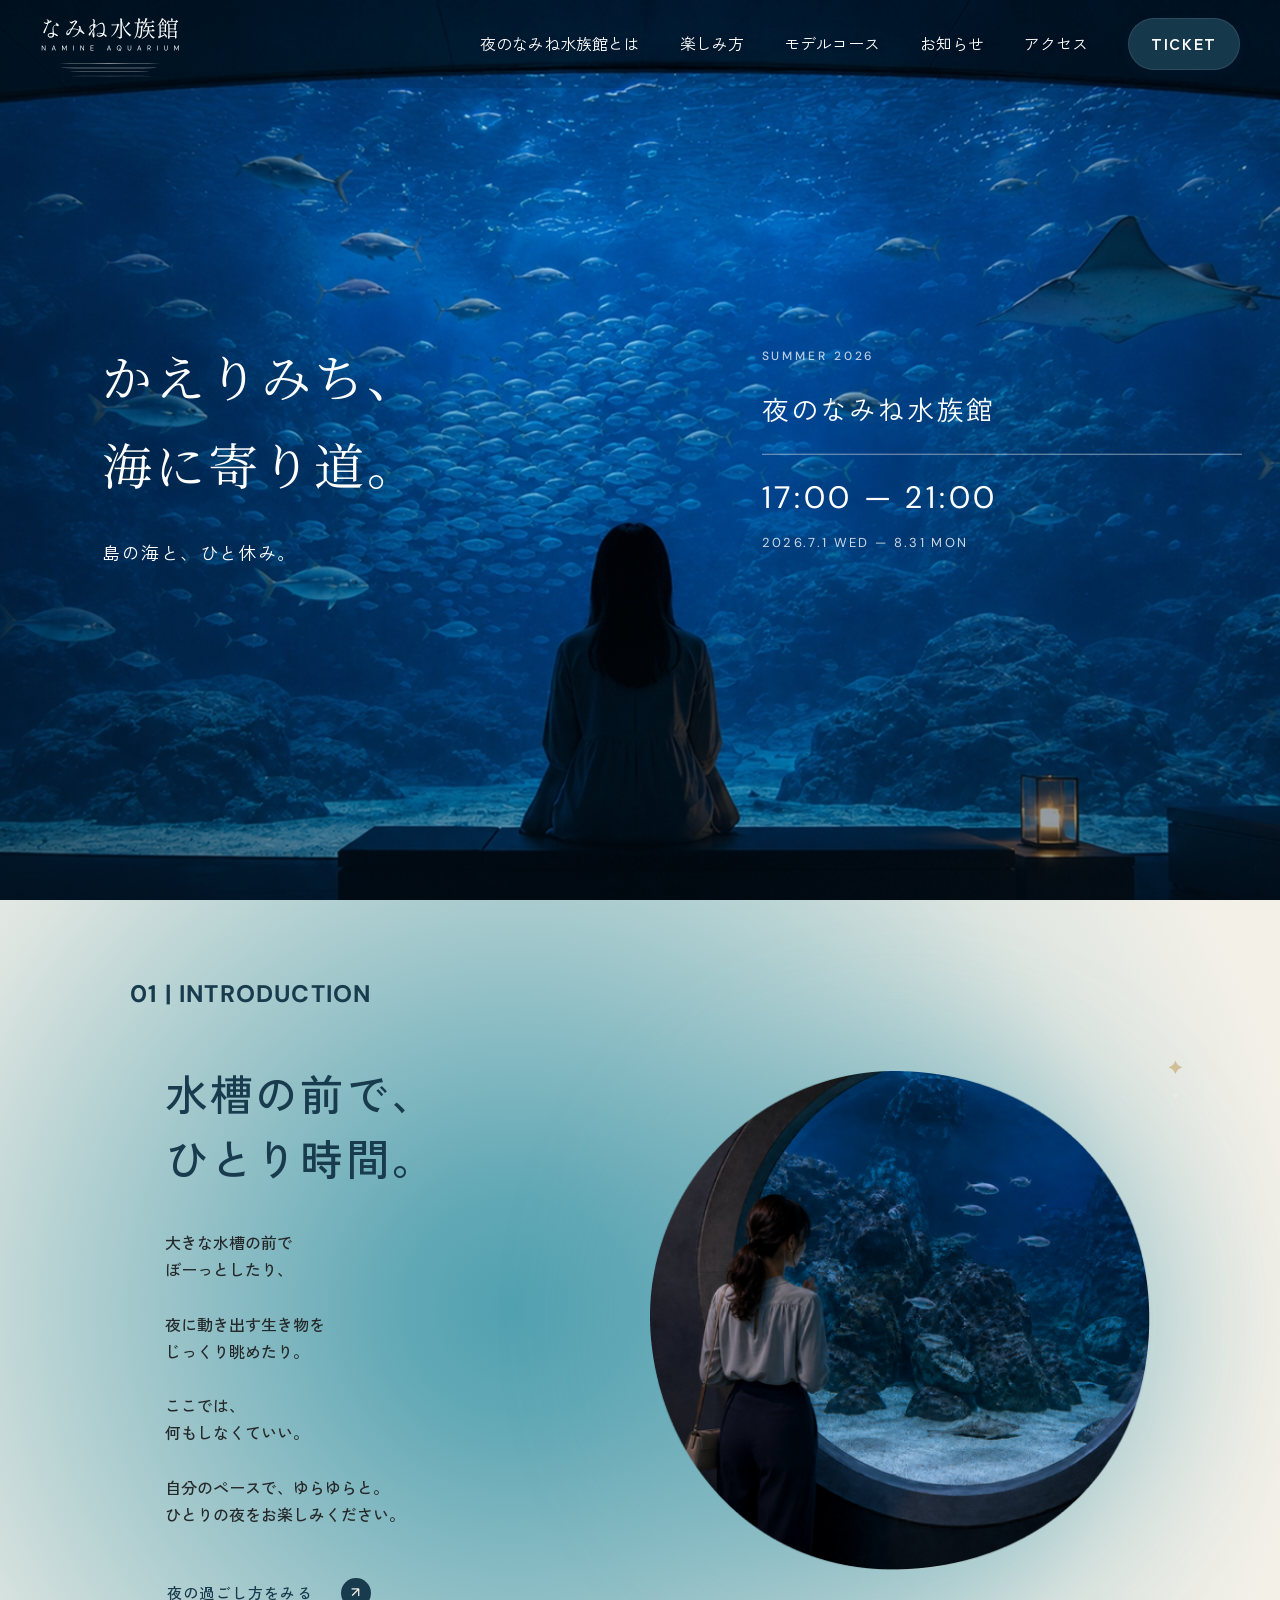
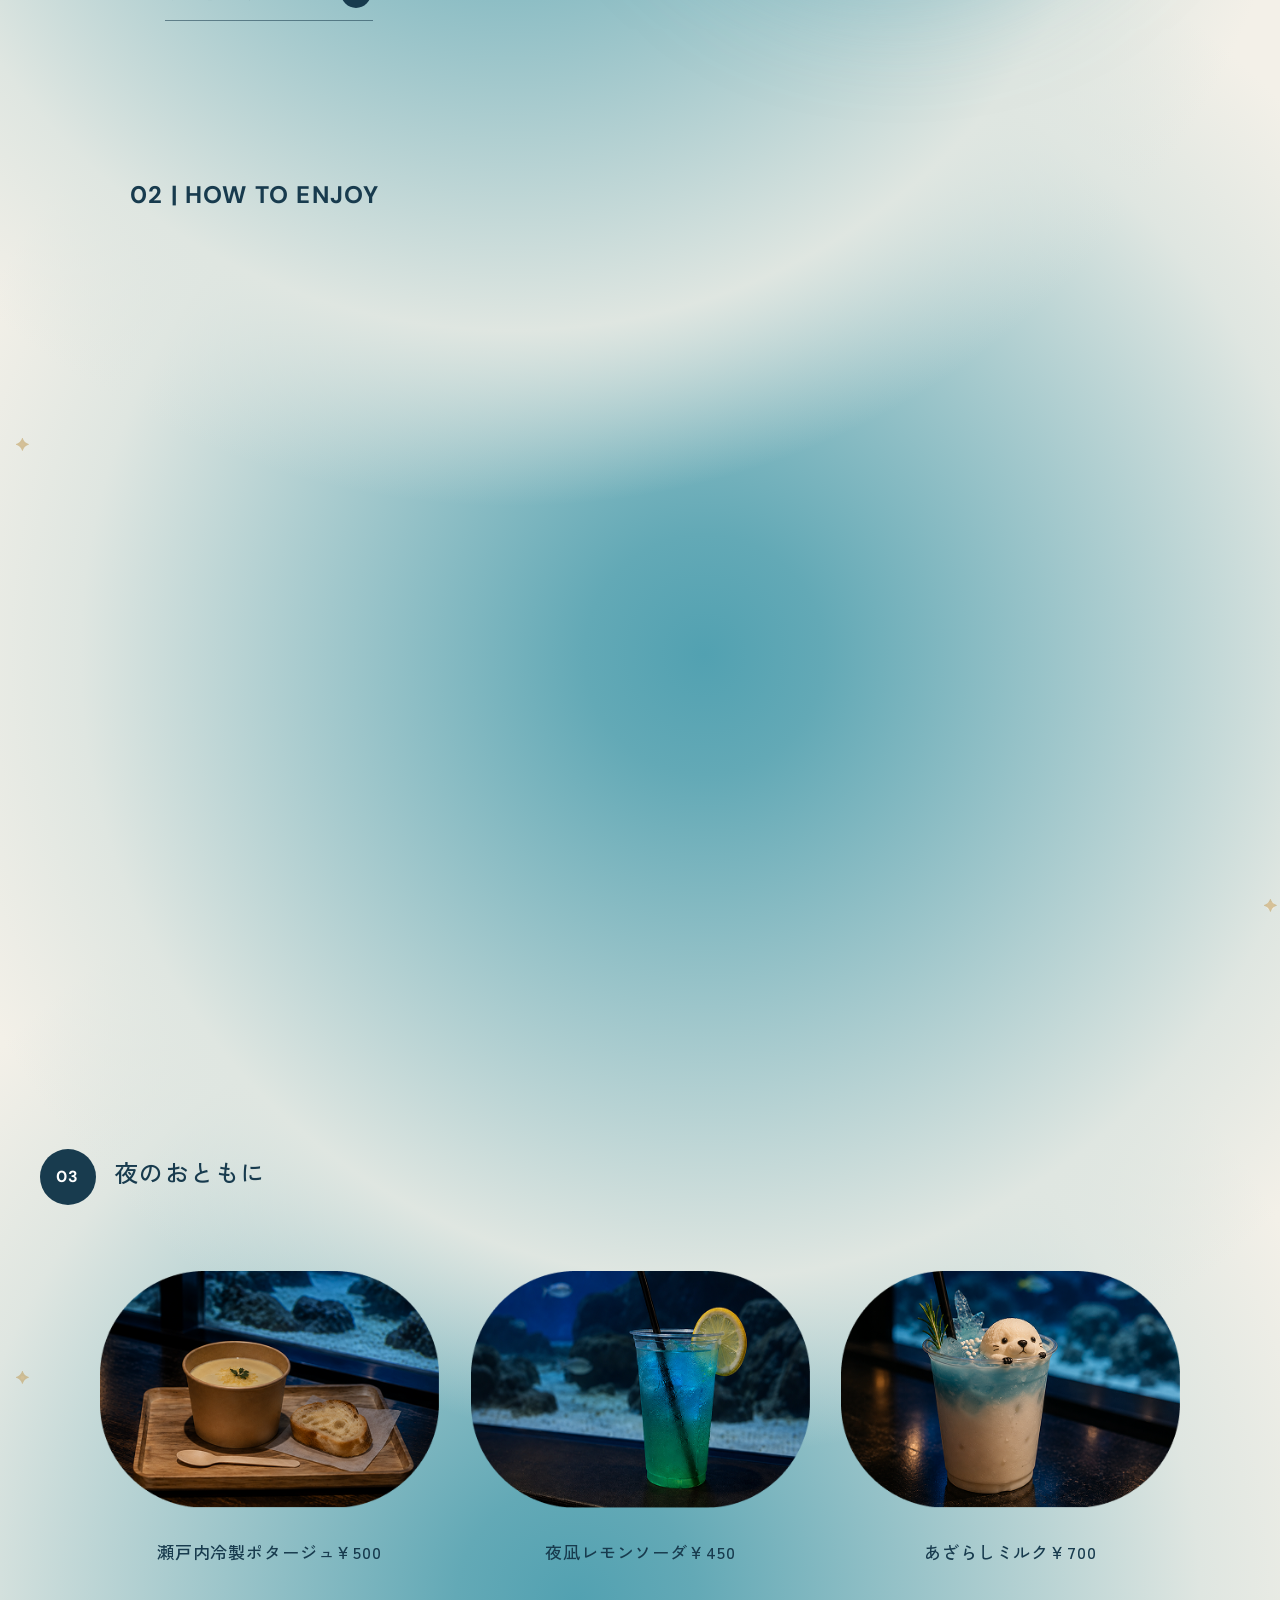
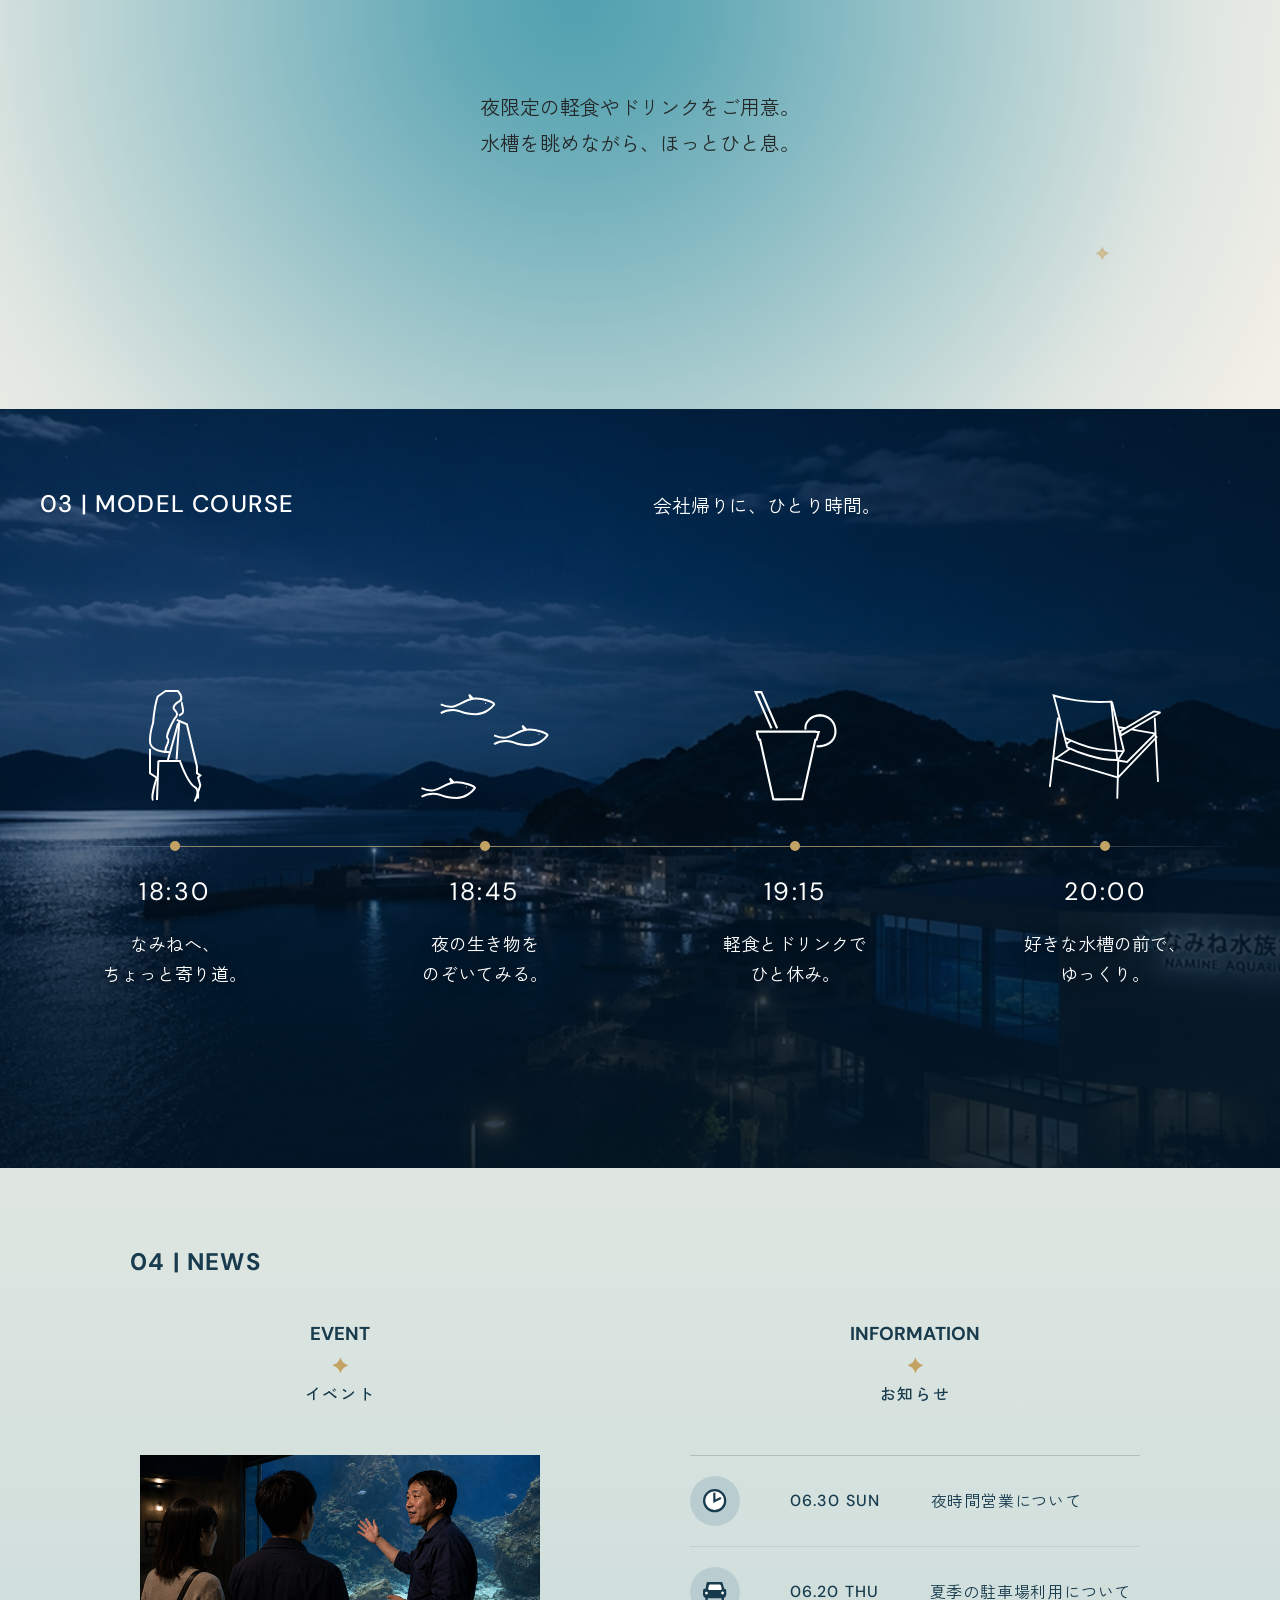
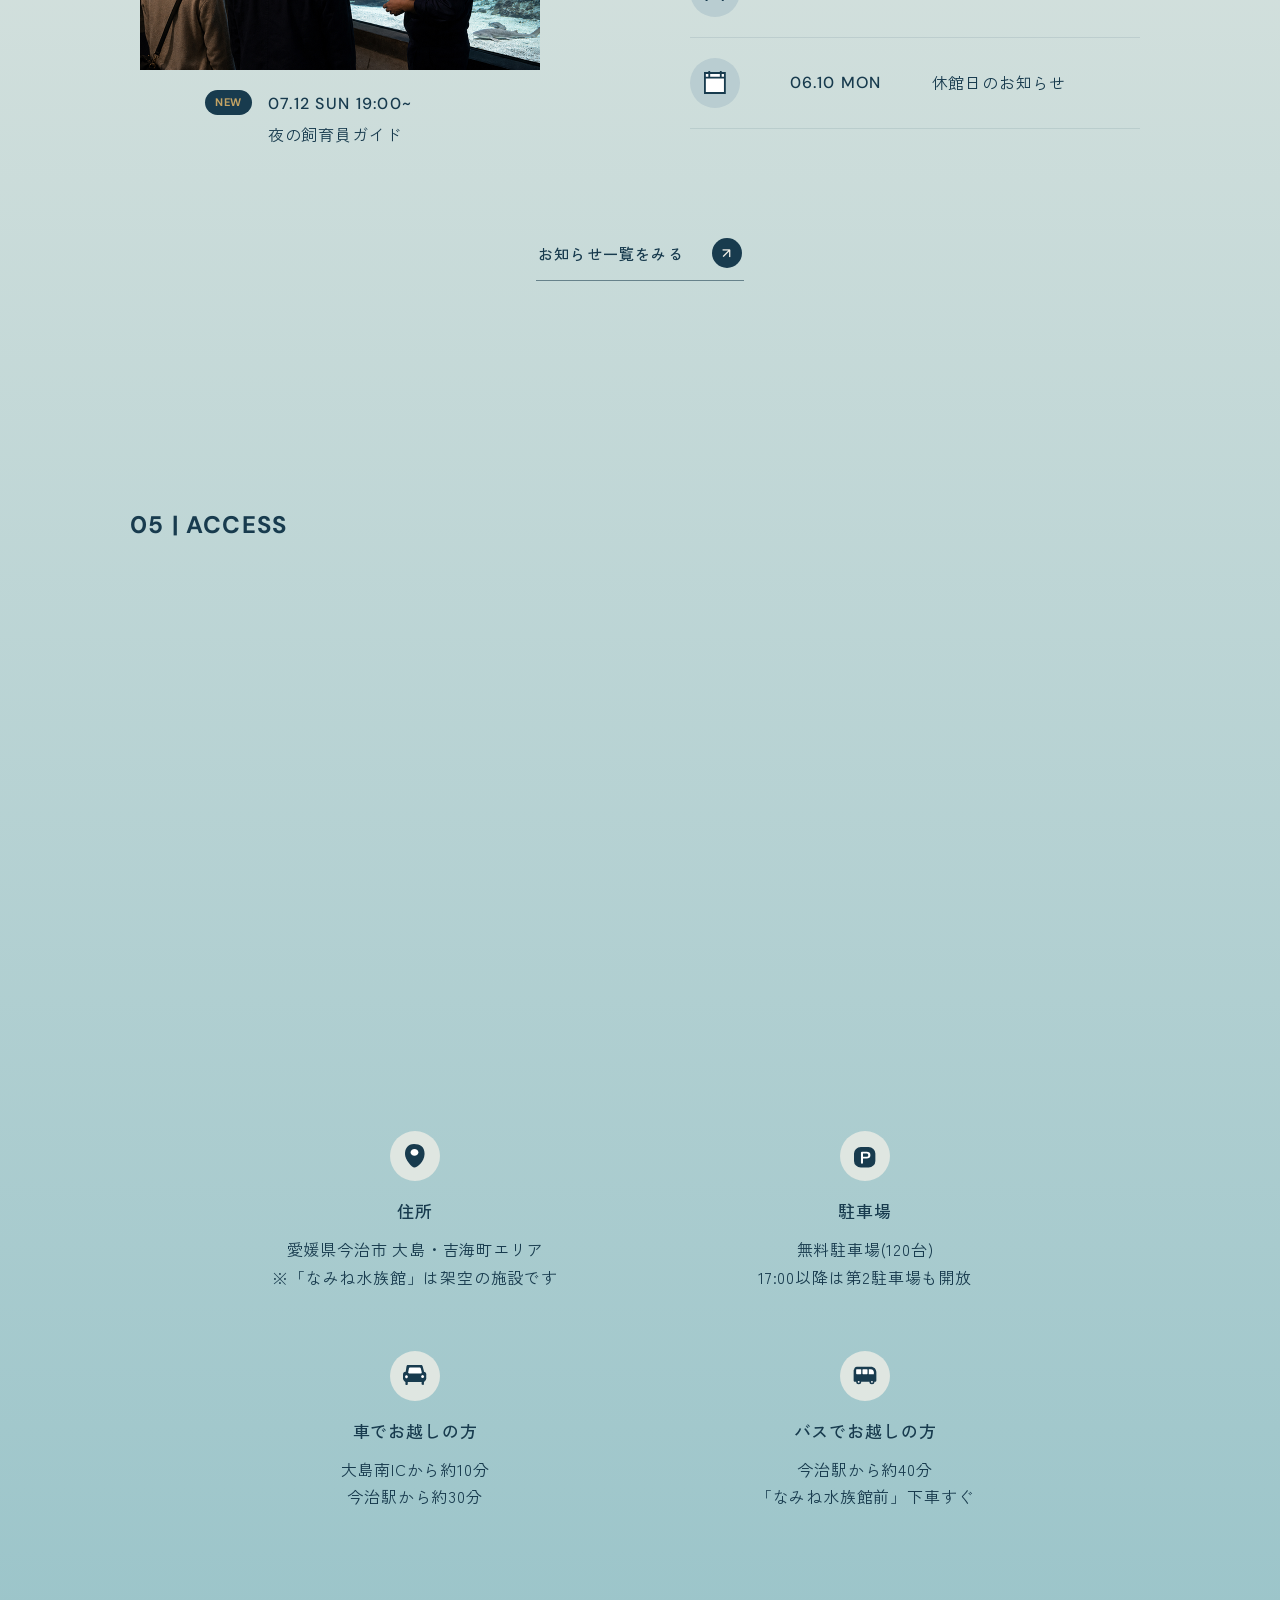
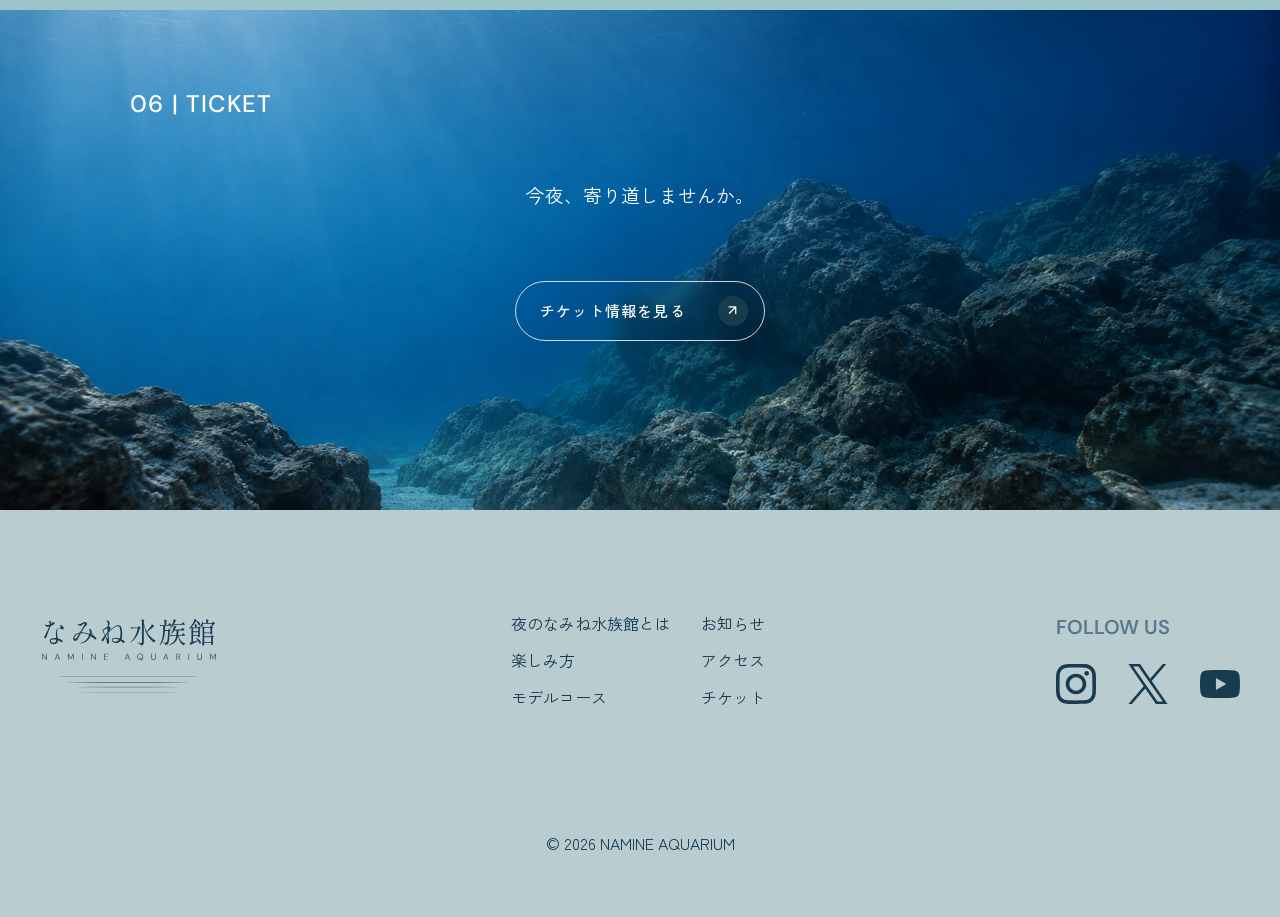
==== commit d19b5396: "README整理、md構成の見直し、ボタン文言・準備中ページの整理 - READMEを添削・整備(概要/こだわり/今後の展望を執筆、未使用フォントの記載削除) - AGENTS.md・HANDOFF." ====
--- a/index.html
+++ b/index.html
@@ -16,8 +16,6 @@
         href="https://fonts.googleapis.com/css2?family=DM+Sans:wght@400;500;700&family=Zen+Kaku+Gothic+New:wght@300;400;500;700&display=swap"
         rel="stylesheet">
     <link href="https://fonts.googleapis.com/css2?family=Noto+Serif+JP:wght@400;500&display=swap" rel="stylesheet">
-    <link href="https://fonts.googleapis.com/css2?family=Zen+Kurenaido&display=swap" rel="stylesheet">
-    <link href="https://fonts.googleapis.com/css2?family=Klee+One:wght@400;600&display=swap" rel="stylesheet">
 
     <!-- CSS -->
     <link rel="stylesheet" href="css/reset.css">
@@ -443,7 +441,7 @@
                 <div class="ticket__content">
                     <h3 class="ticket__title">今夜、寄り道しませんか。</h3>
 
-                    <a href="ticket.html" class="button">チケットを購入する</a>
+                    <a href="ticket.html" class="button">チケット情報を見る</a>
                 </div><!-- /.ticket__content -->
 
             </div><!-- /.container -->
@@ -495,7 +493,7 @@
 
     <!-- スマホのみ表示。ヘッダーから外したTICKETの受け皿 -->
     <div class="mobile-cta">
-        <a href="ticket.html" class="mobile-cta__button">チケットを購入する</a>
+        <a href="ticket.html" class="mobile-cta__button">チケット情報を見る</a>
     </div>
 
     <script src="js/script.js"></script>
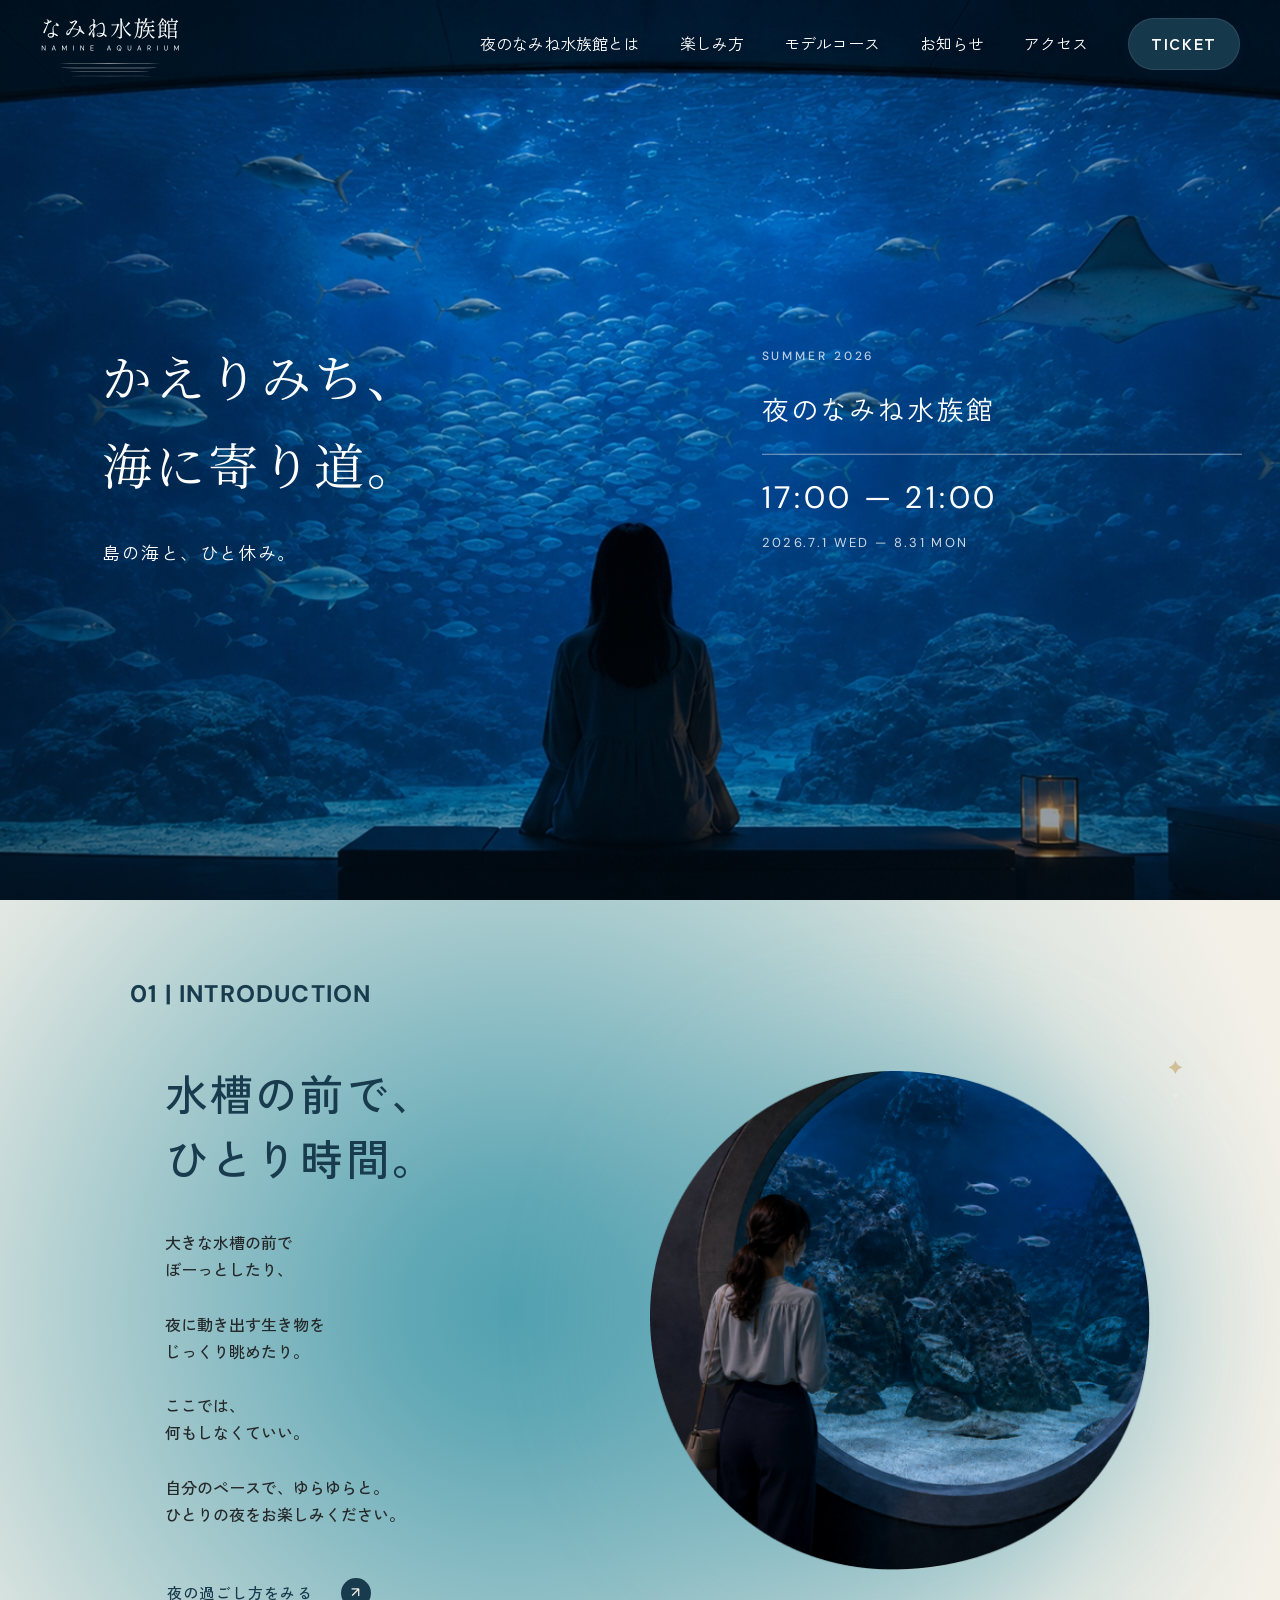
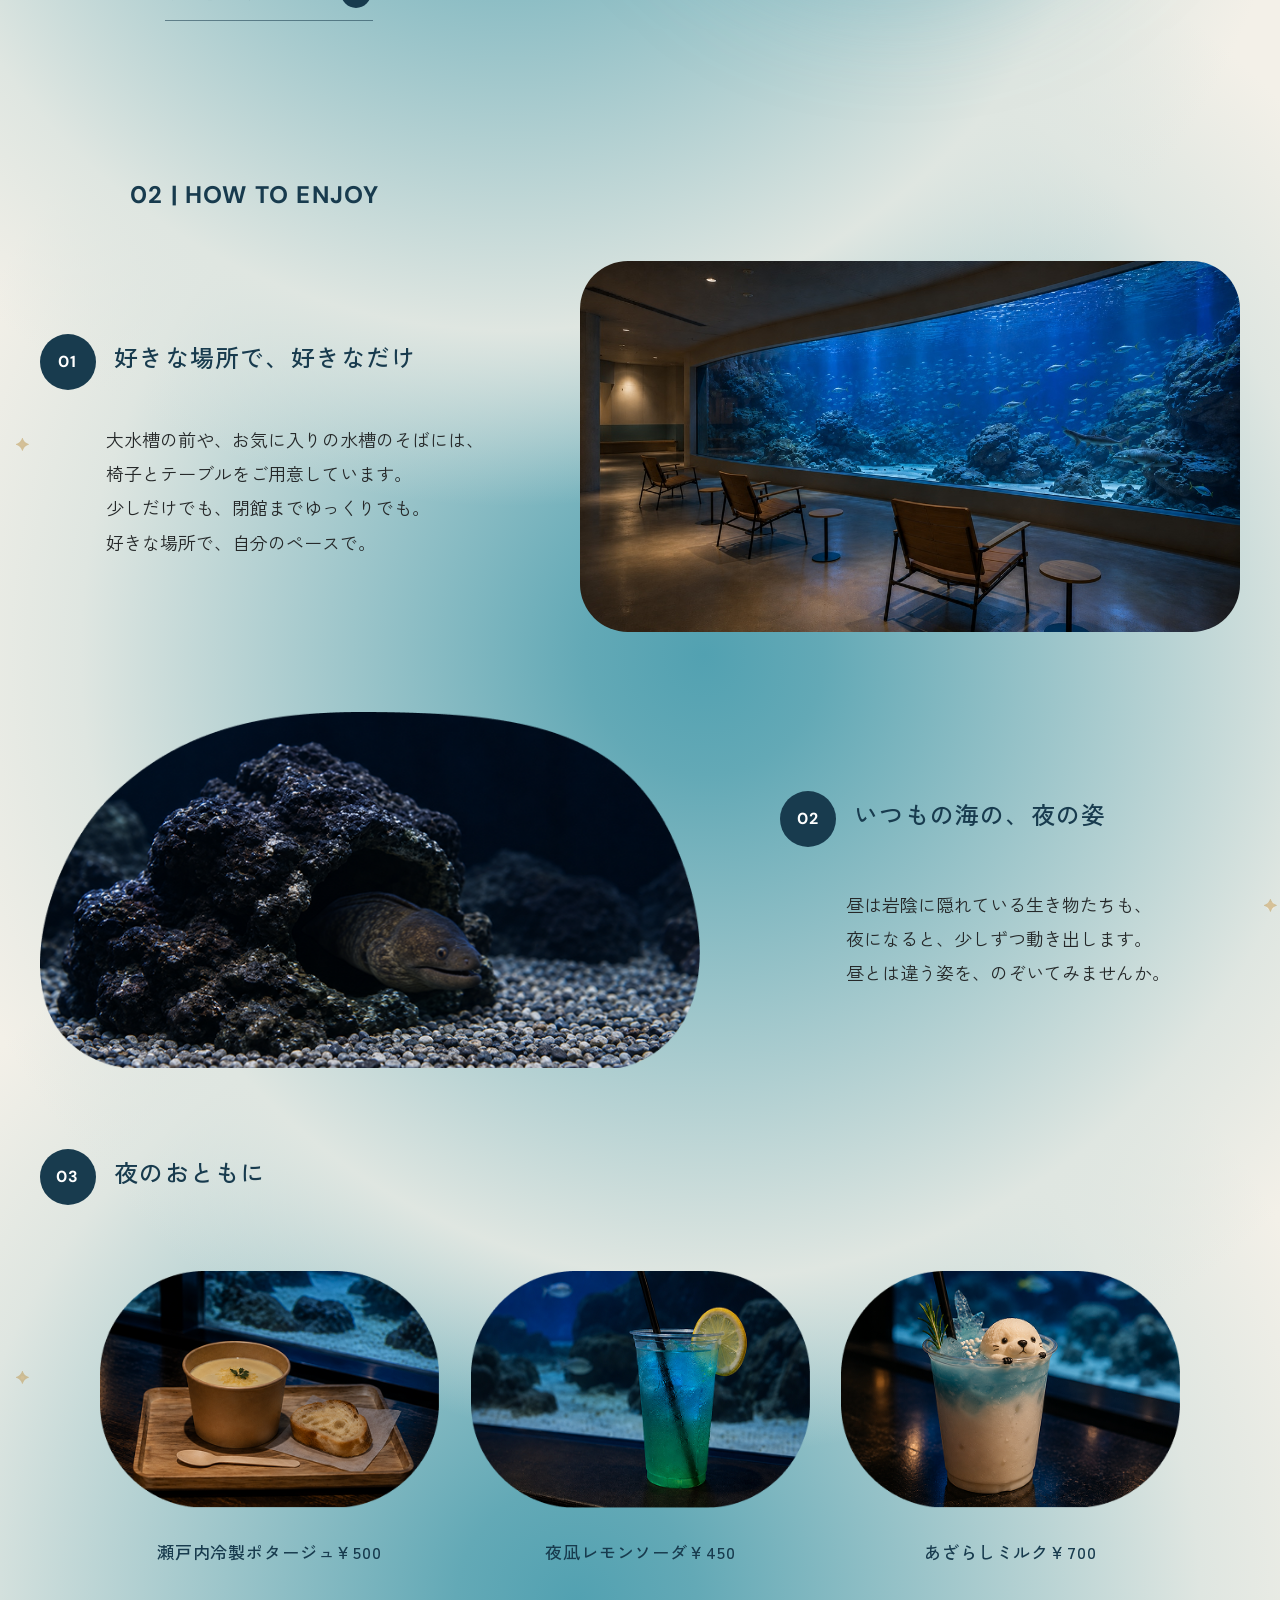
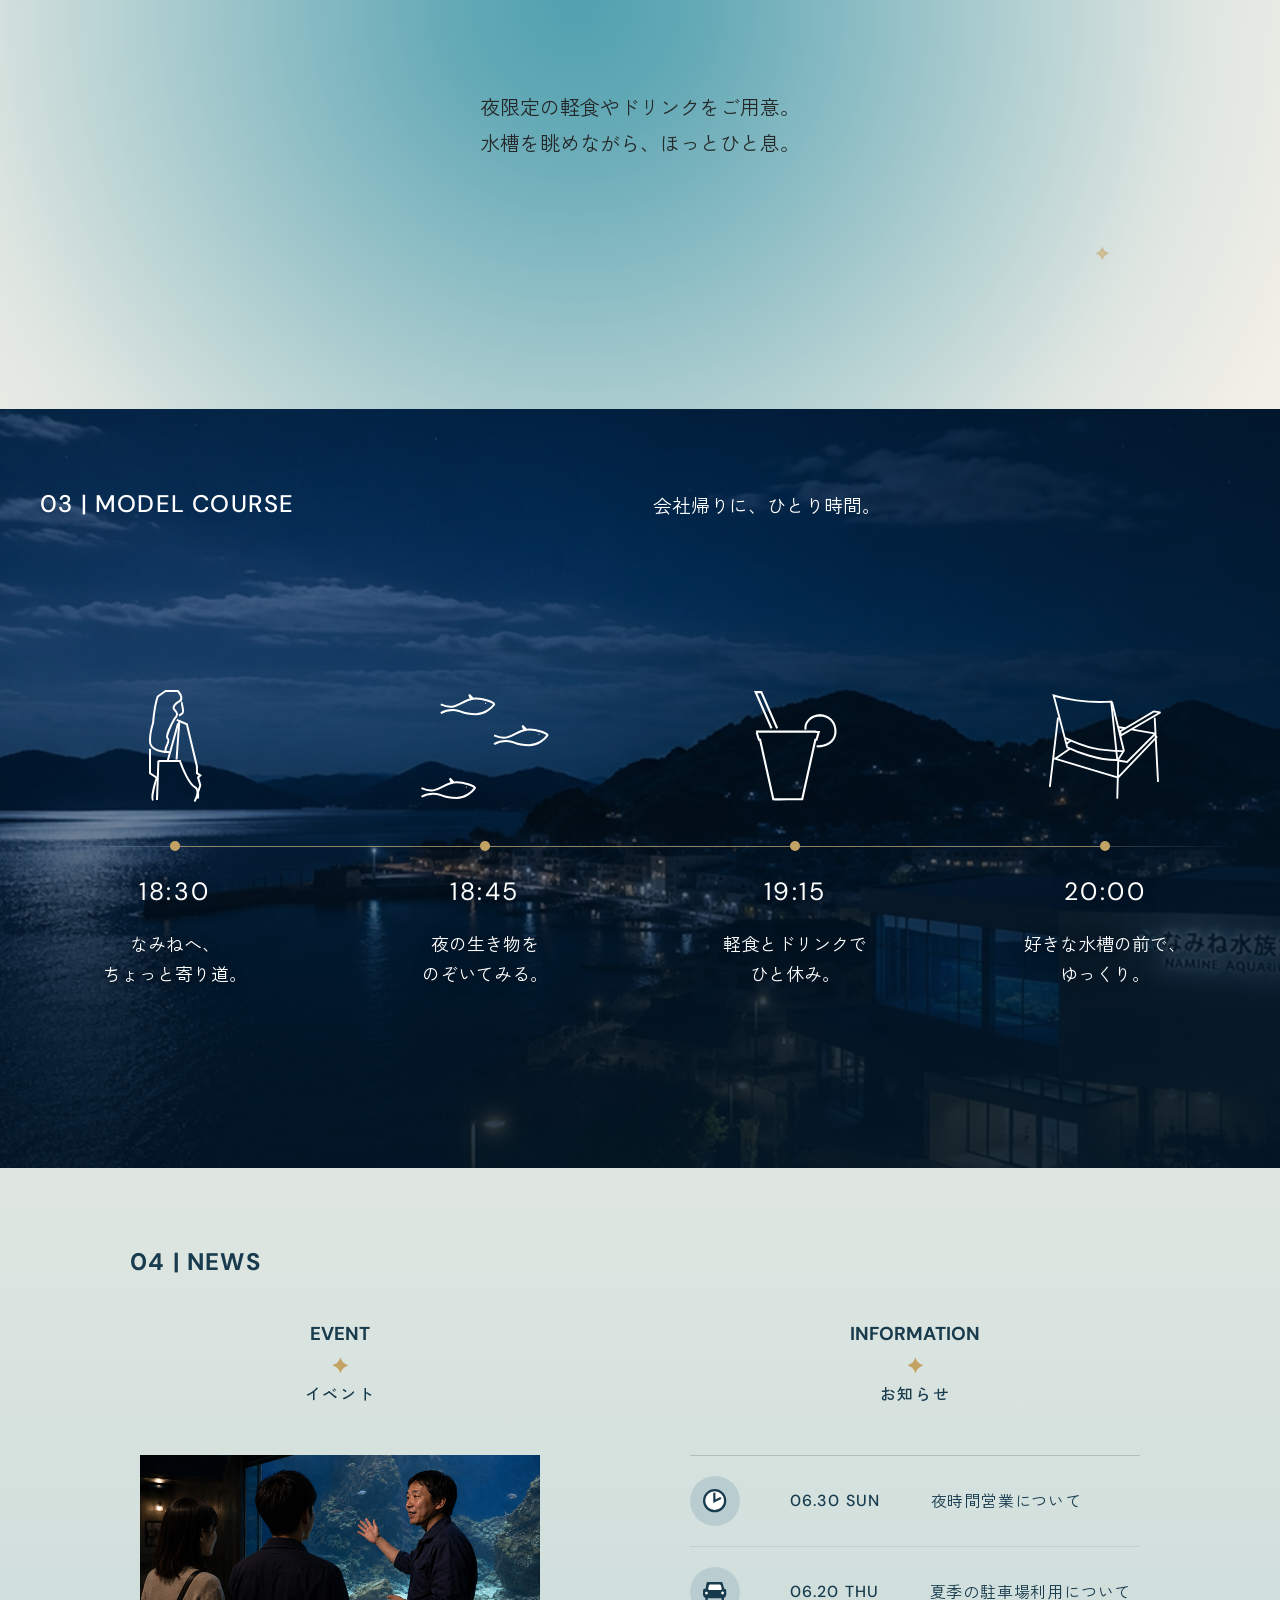
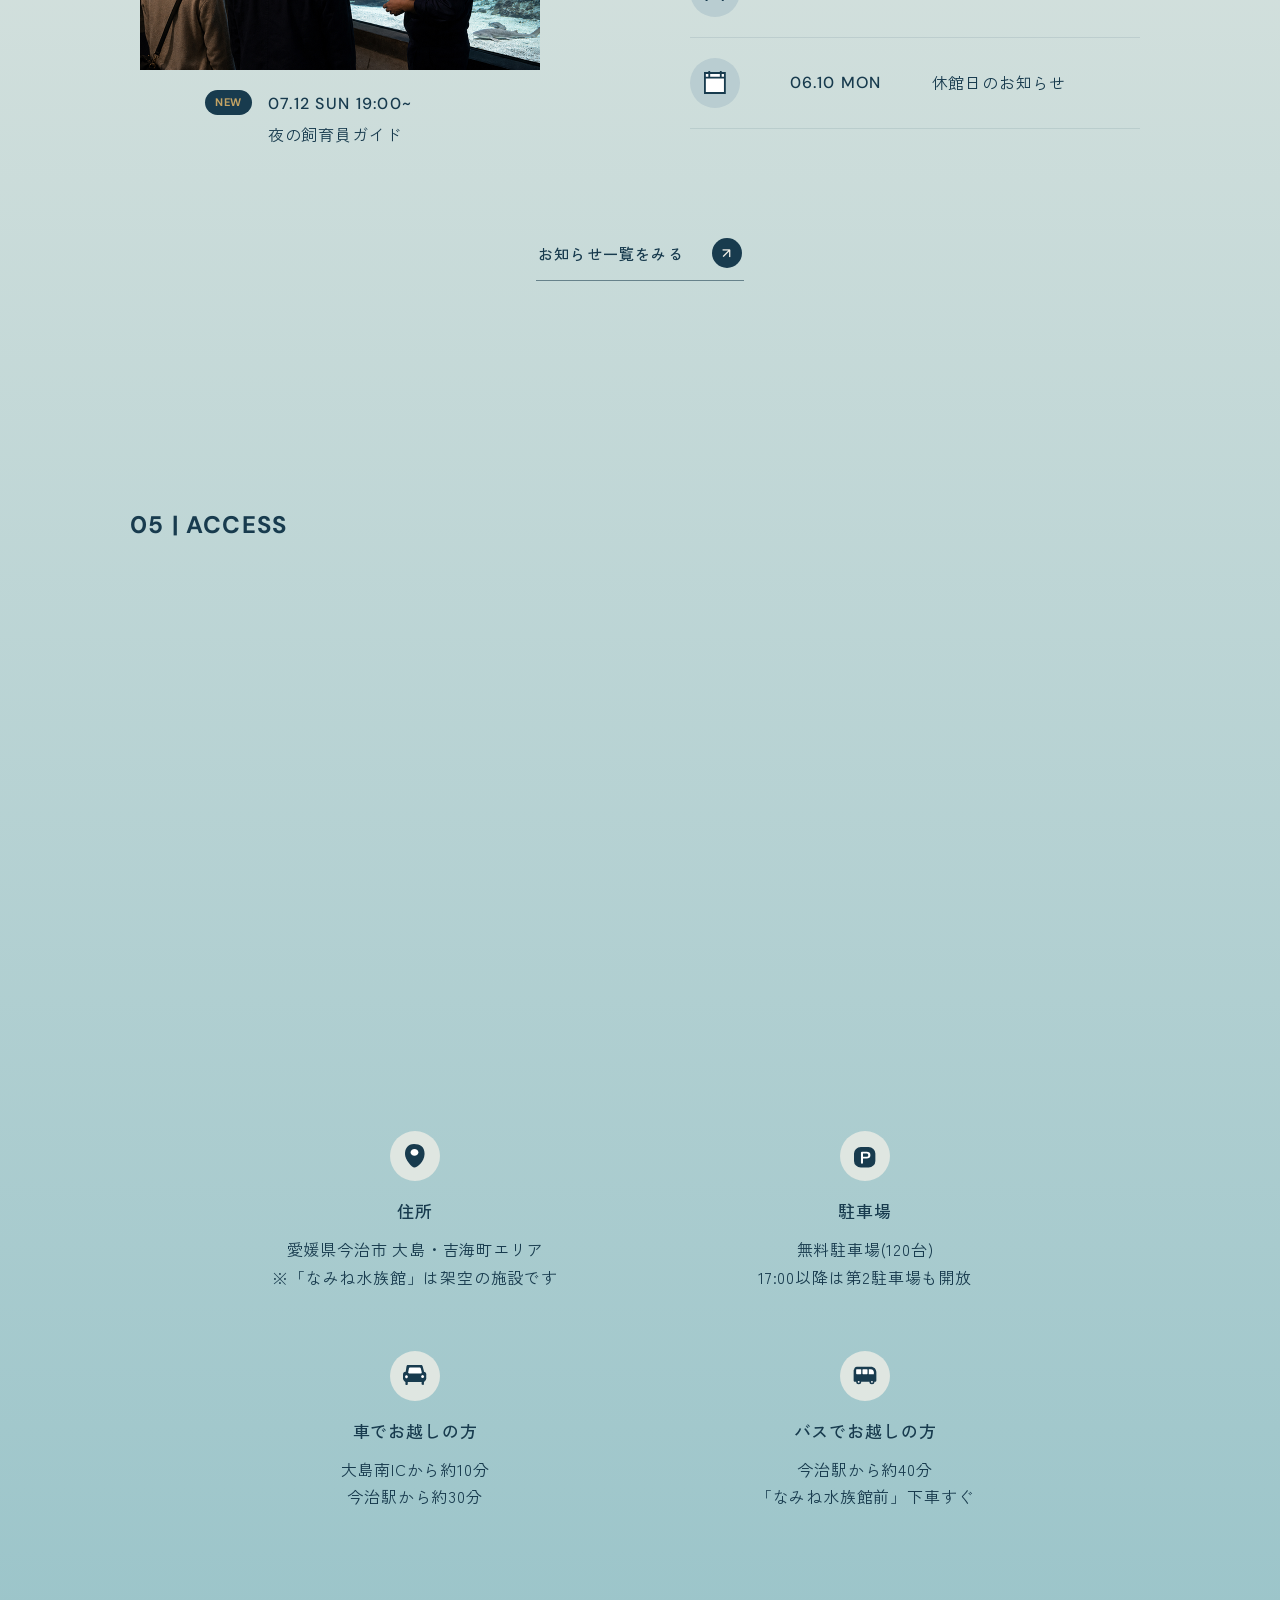
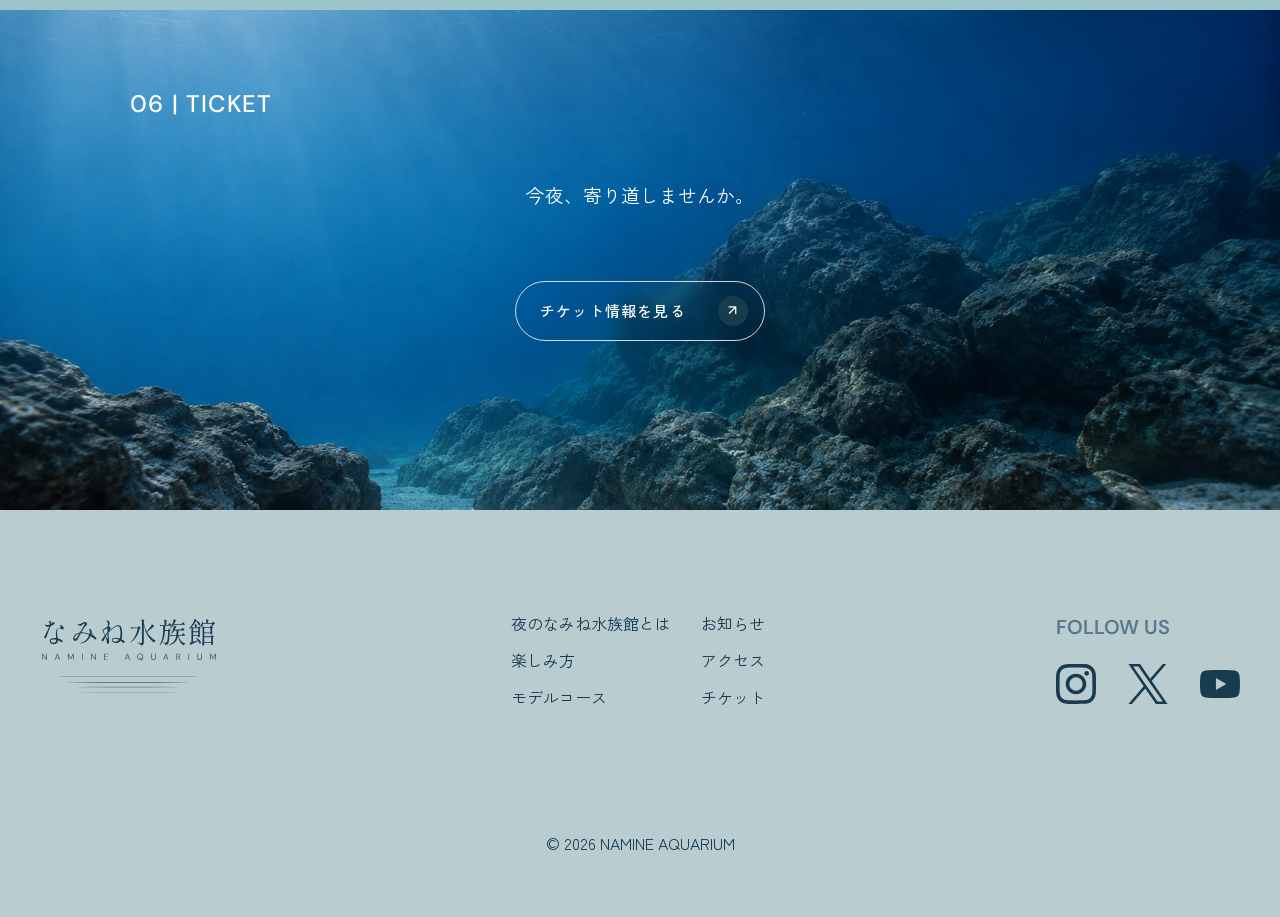
==== commit c3c79688: "OGP対応(SNSシェア時のカード表示) - index.html / news.html / ticket.html にOGP・Twitterカードのmetaを追加 - og:title / og:" ====
--- a/index.html
+++ b/index.html
@@ -8,6 +8,15 @@
     <title>夜のなみね水族館</title>
     <meta name="description" content="なみね水族館の夏季夜間営業(2026.7.1〜8.31 / 17:00〜21:00)。仕事帰りに立ち寄れる、大人のためのナイトアクアリウム。">
     <link rel="icon" type="image/svg+xml" href="favicon.svg">
+
+    <!-- OGP(SNSでシェアされたときのカード表示用)。og:imageとog:urlは絶対URLで書く -->
+    <meta property="og:type" content="website">
+    <meta property="og:site_name" content="夜のなみね水族館">
+    <meta property="og:title" content="夜のなみね水族館">
+    <meta property="og:description" content="なみね水族館の夏季夜間営業(2026.7.1〜8.31 / 17:00〜21:00)。仕事帰りに立ち寄れる、大人のためのナイトアクアリウム。">
+    <meta property="og:image" content="https://7chillgo-tech.github.io/night-namine-aquarium/images/ogp.jpg">
+    <meta property="og:url" content="https://7chillgo-tech.github.io/night-namine-aquarium/">
+    <meta name="twitter:card" content="summary_large_image">
 
     <!-- Google Fonts -->
     <link rel="preconnect" href="https://fonts.googleapis.com">
--- a/css/style.css
+++ b/css/style.css
@@ -804,12 +804,6 @@
 .photo-glow {
    border-radius: 50%;
    box-shadow: 0 0 120px 25px rgba(82, 161, 177, 0.35);
-}
-
-.photo-glow-small {
-   /* 小さい円は面積比で弱く見えるため、相対的に強めにする */
-   border-radius: 50%;
-   box-shadow: 0 0 90px 20px rgba(82, 161, 177, 0.4);
 }
 
 
@@ -1713,19 +1707,6 @@
    letter-spacing: 0.08em;
 }
 
-/* 準備中ページ */
-.preparing {
-   padding: 120px 0 160px;
-   text-align: center;
-}
-
-.preparing__text {
-   font-size: 18px;
-   line-height: 2;
-   letter-spacing: 0.05em;
-   margin-bottom: 48px;
-}
-
 /* お知らせ一覧ページ。カードは index と同じ .news__item を使い回す */
 .news-page {
    padding: 100px 0 160px;
@@ -3143,14 +3124,6 @@
       font-size: 19px;
    }
 
-   .preparing__text {
-      font-size: 13px;
-   }
-
-   .preparing {
-      padding: 72px 0 96px;
-   }
-
    .news-page {
       padding: 64px 0 96px;
    }
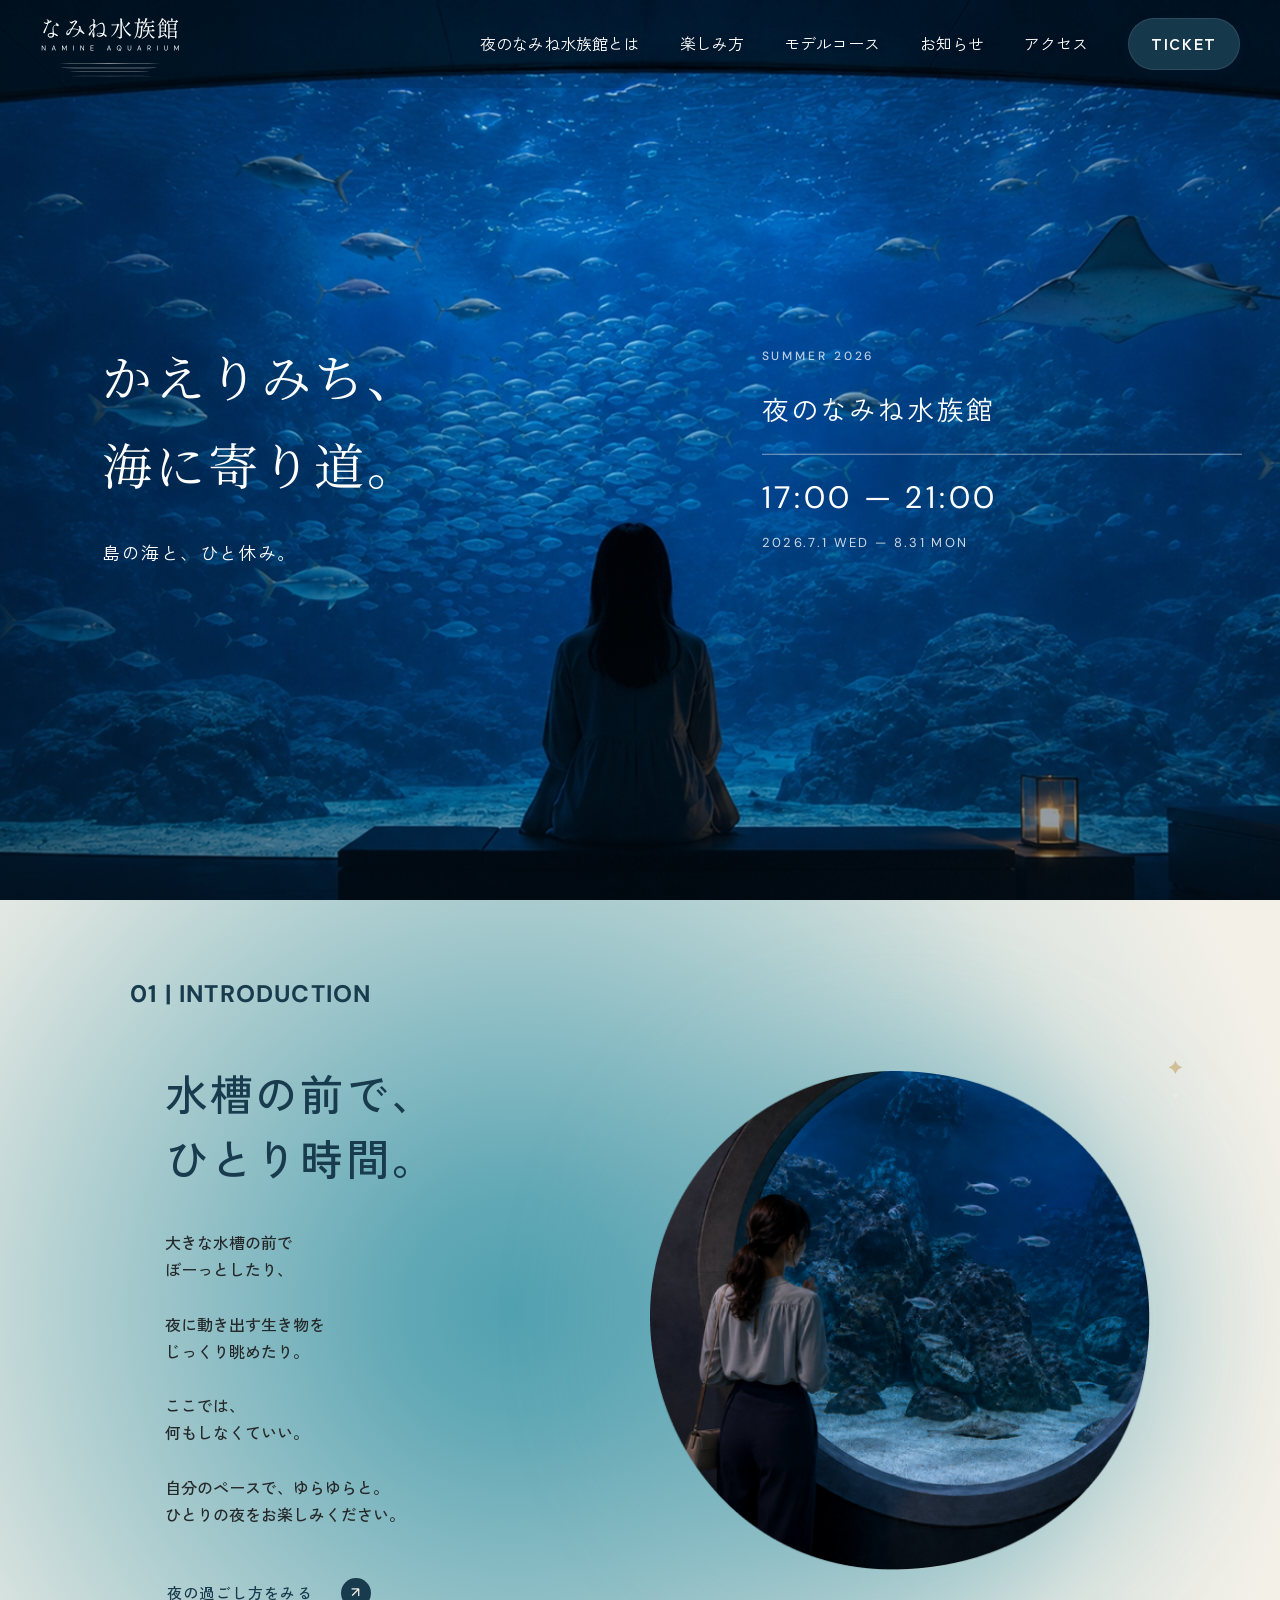
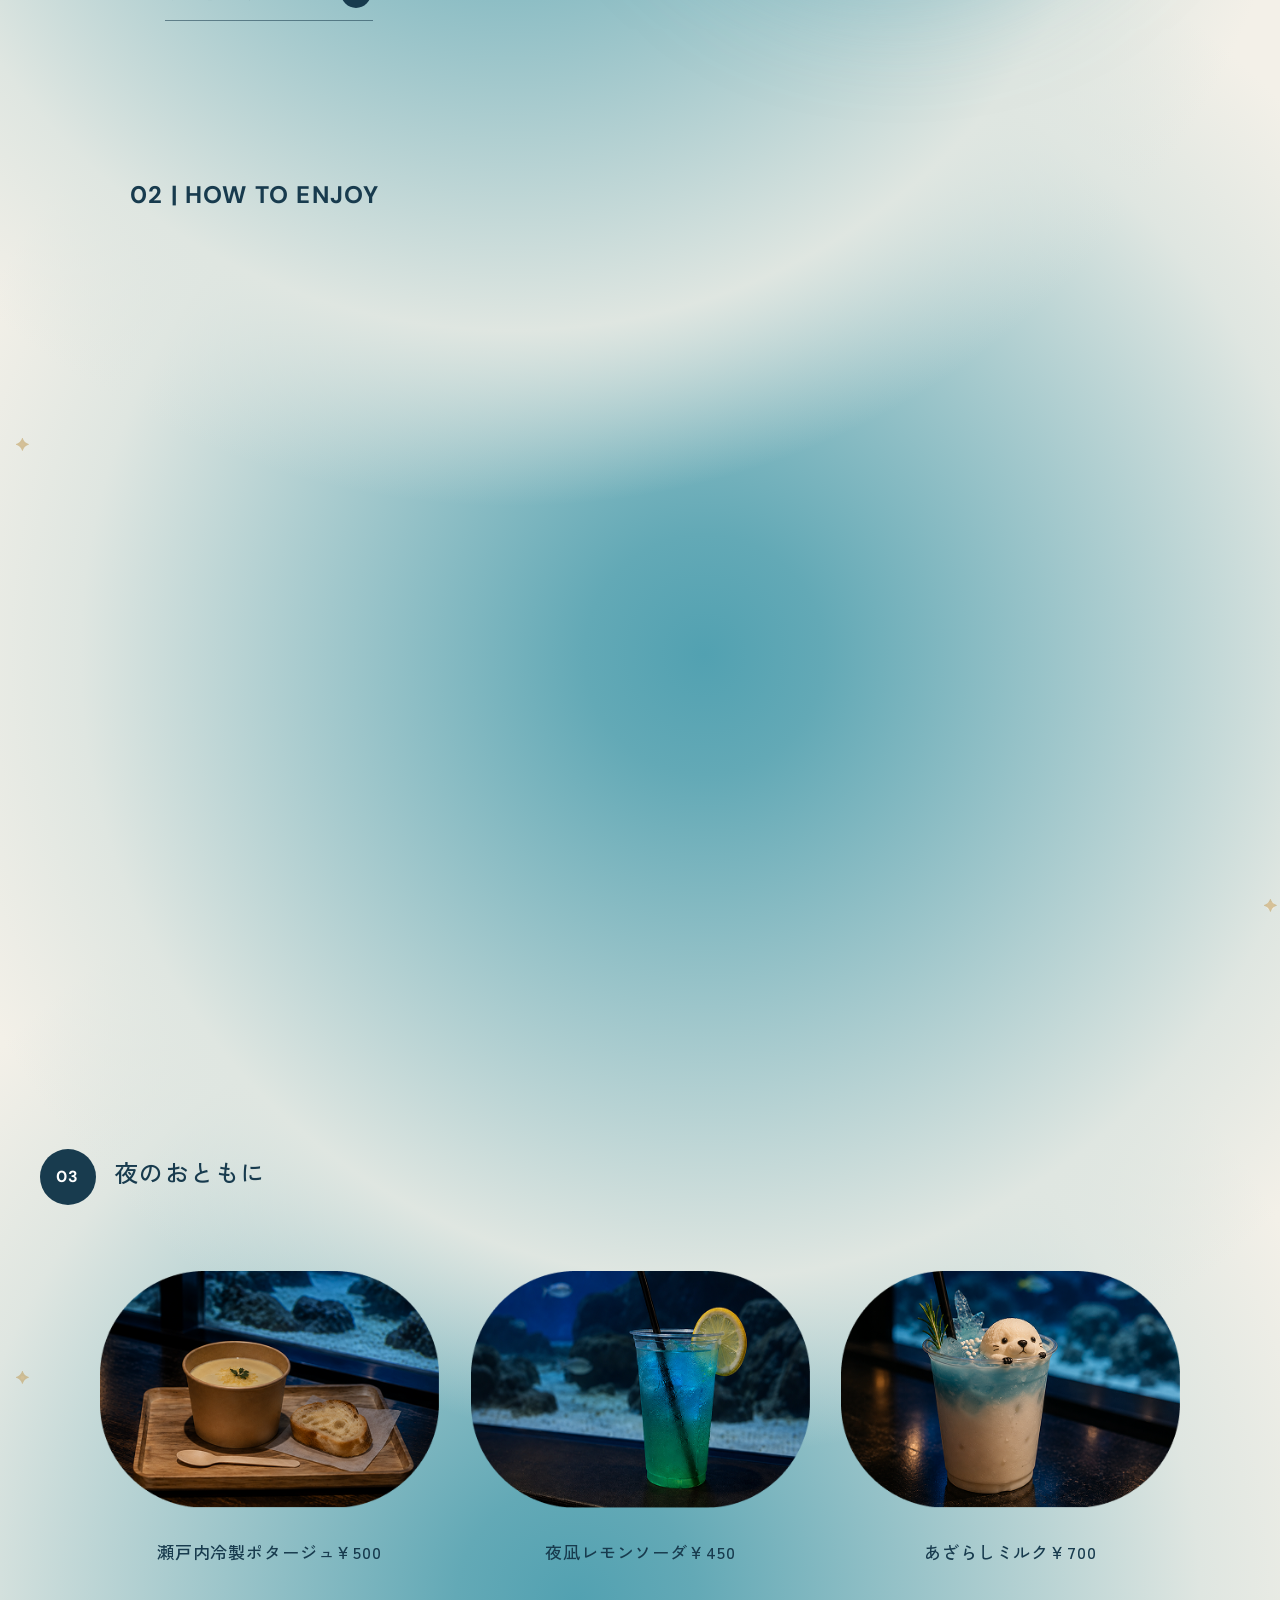
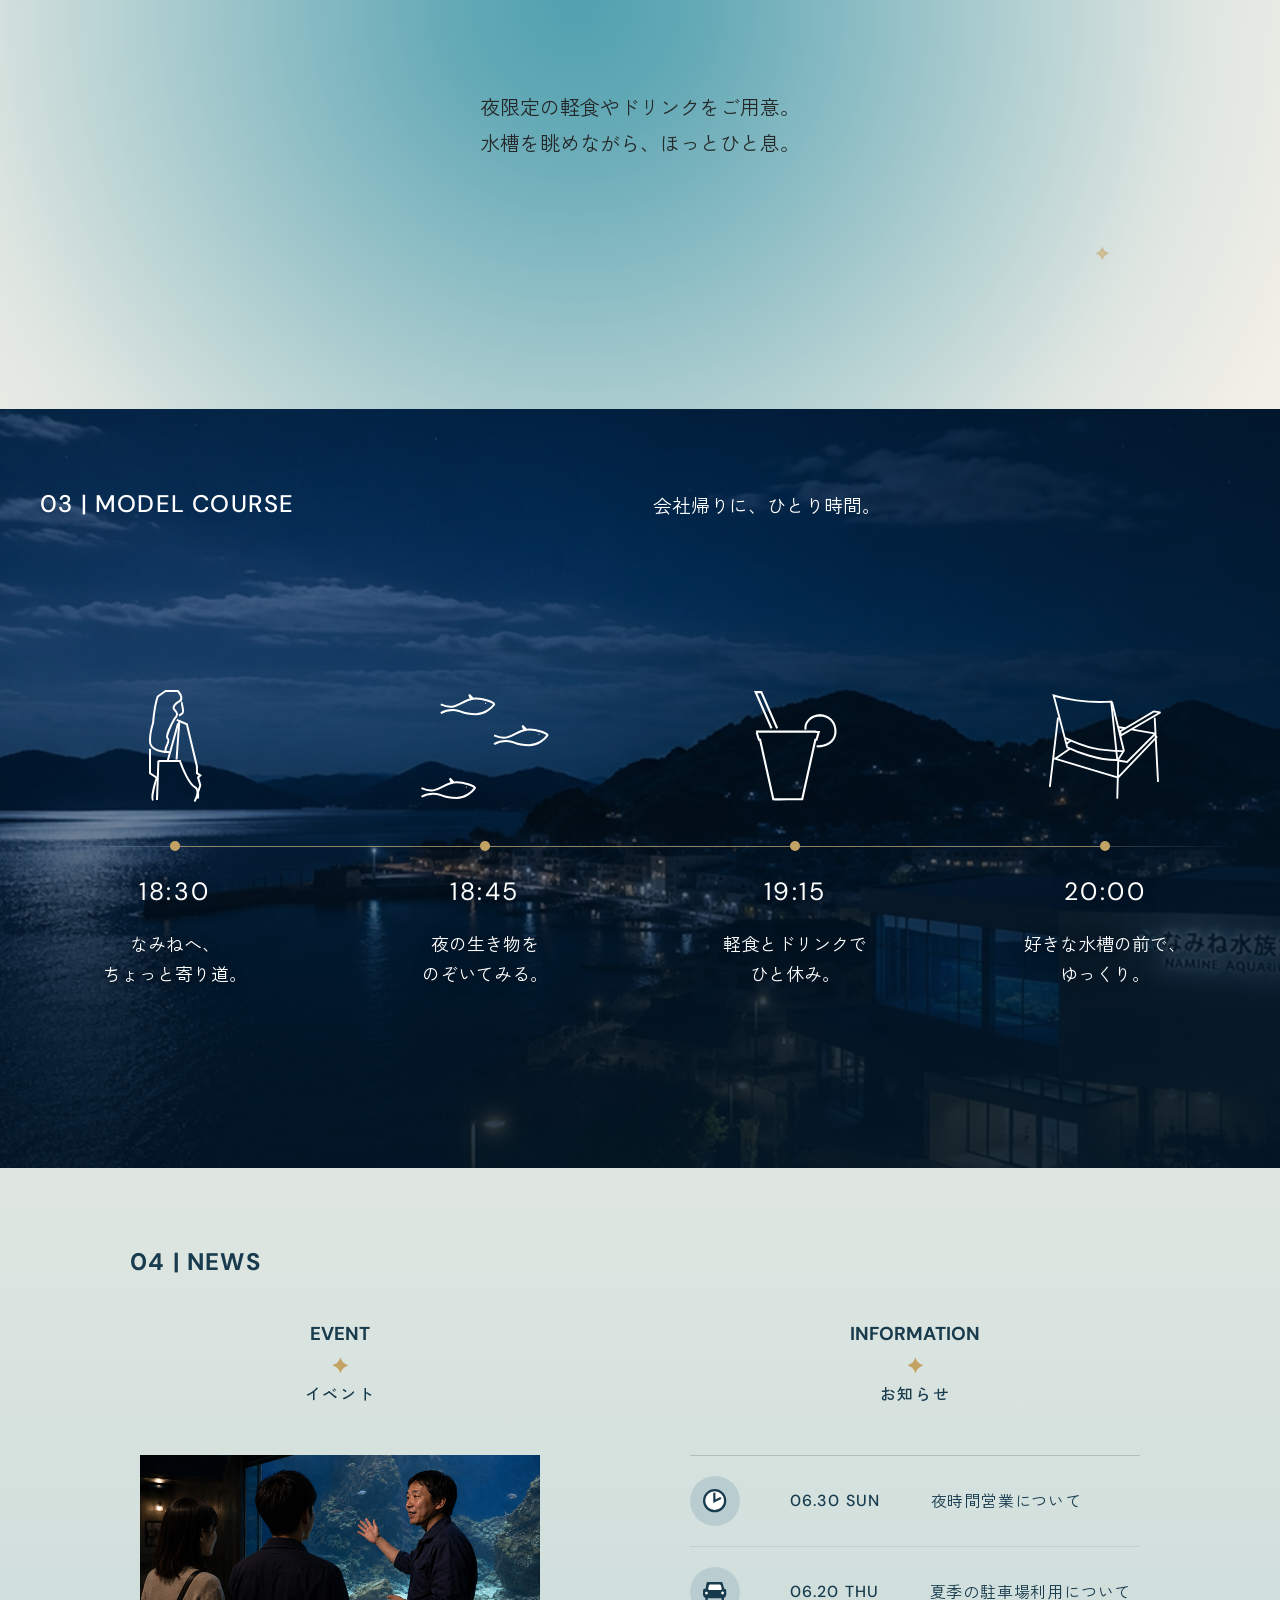
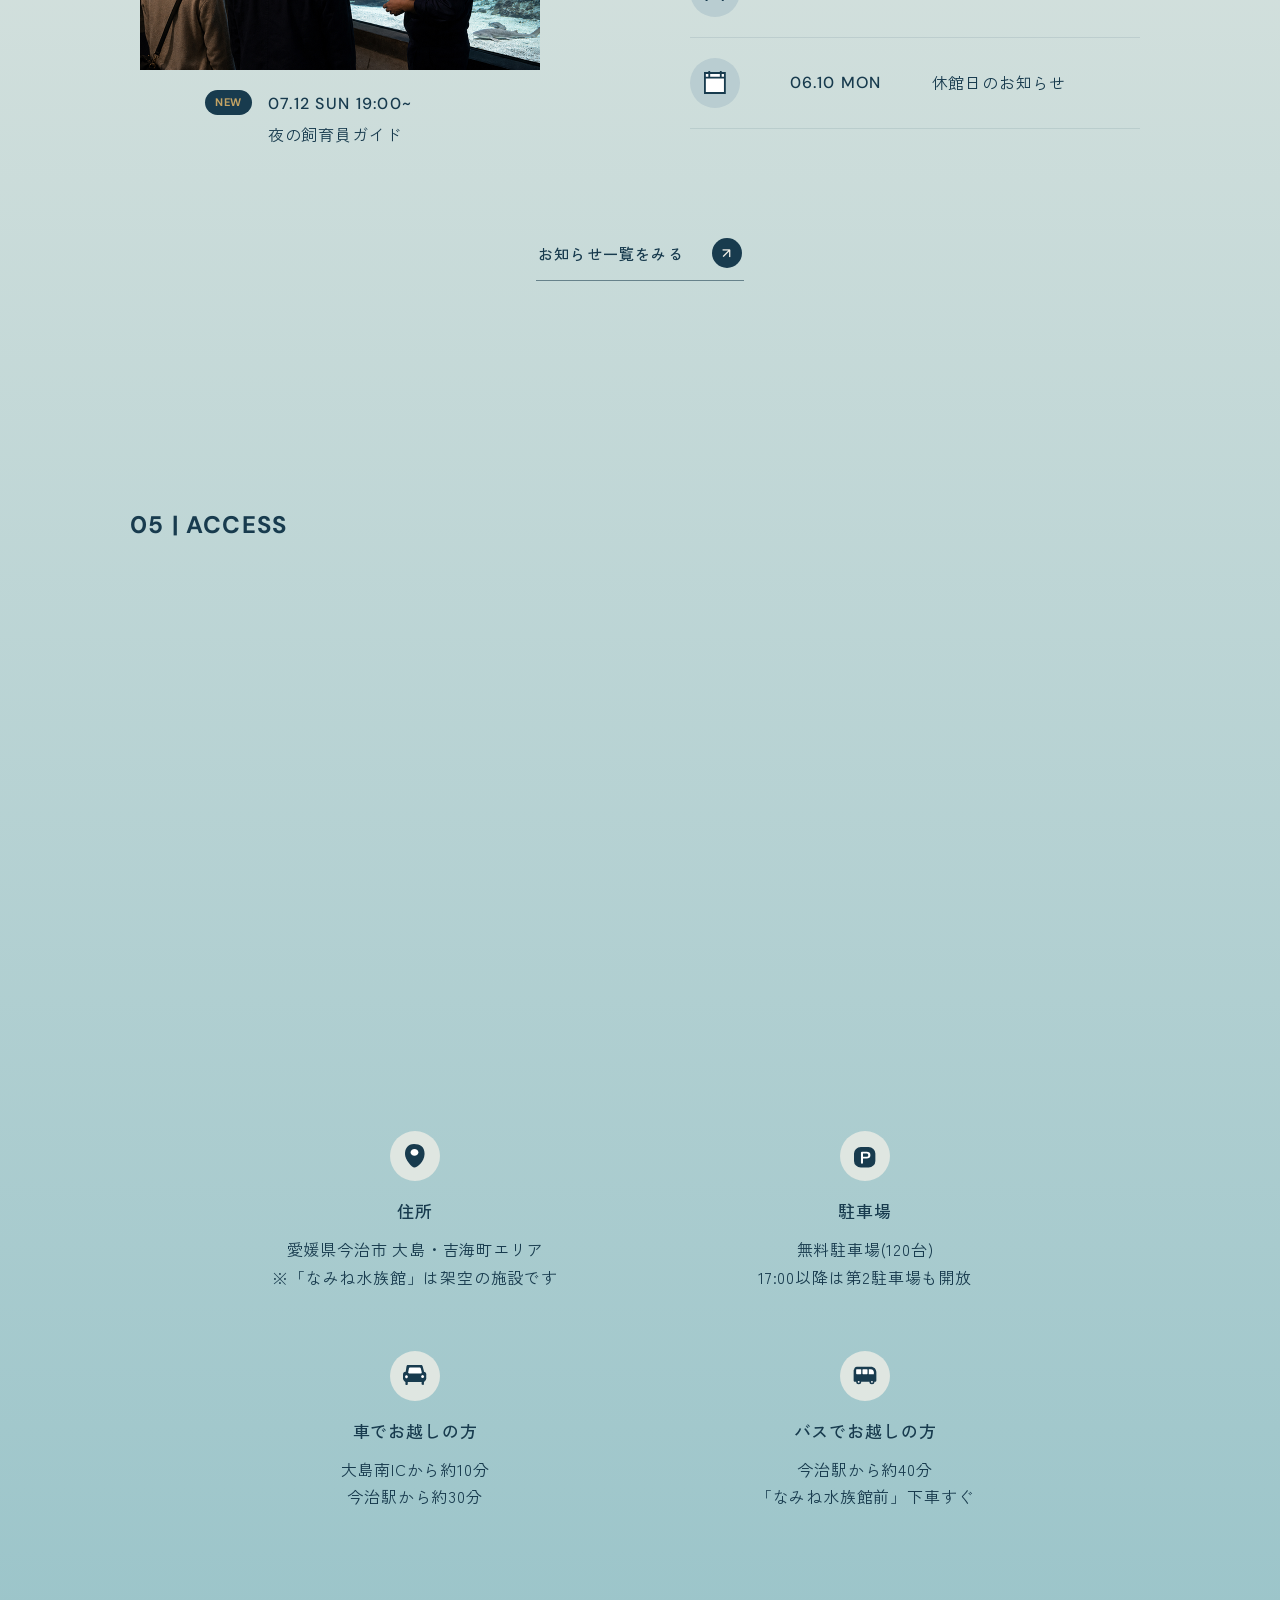
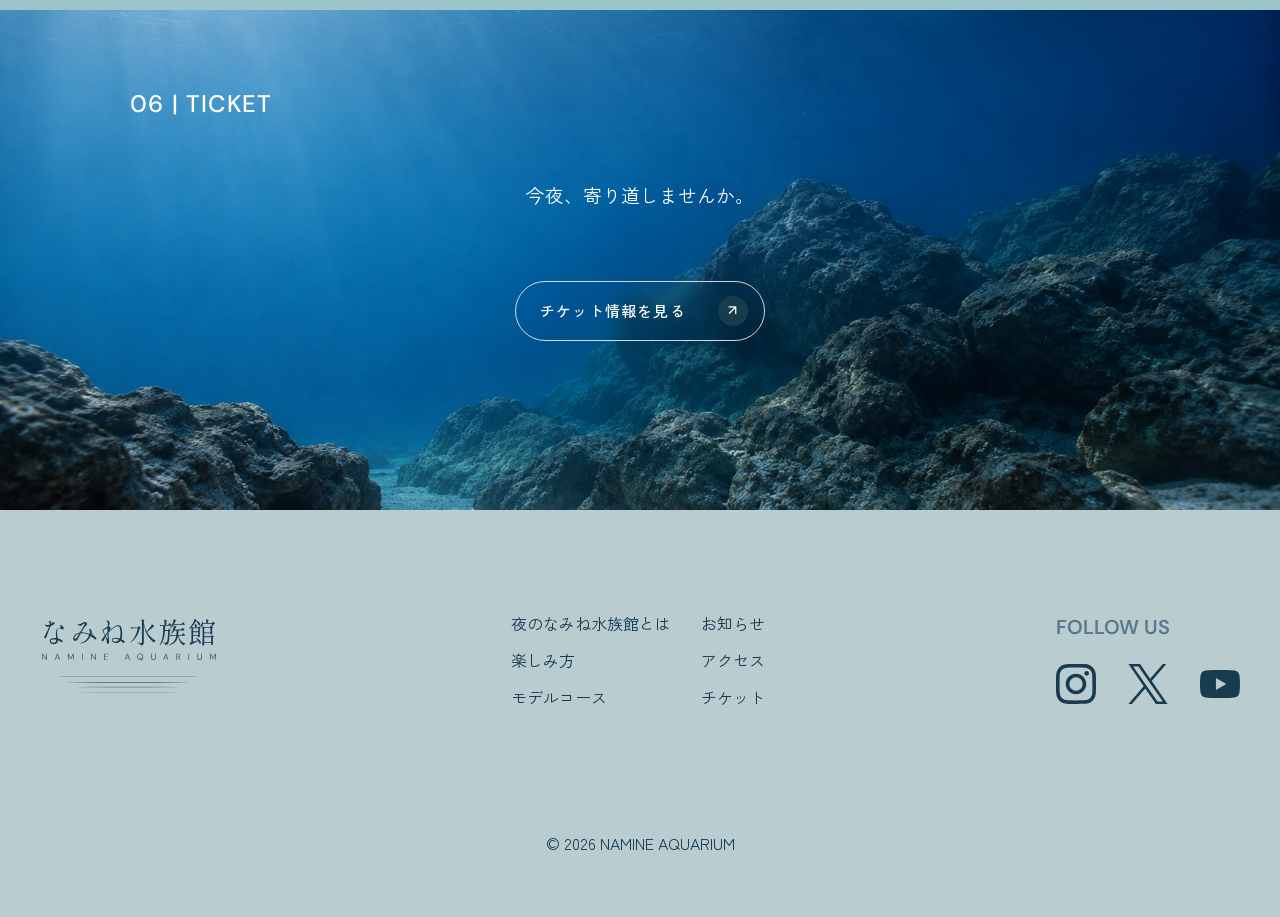
==== commit 0749d006: "全imgにwidth/heightを追加し、誤ったアスペクト比3件を修正 CLS対策。53個のimgのうち44個に width/height が無かった。 また既存の9個のうち3個は値が実寸と異なって" ====
--- a/index.html
+++ b/index.html
@@ -5,7 +5,7 @@
     <meta charset="UTF-8">
     <meta name="viewport" content="width=device-width, initial-scale=1.0">
 
-    <title>夜のなみね水族館</title>
+    <title>夜のなみね水族館 | かえりみち、海に寄り道。夏季限定の夜間営業</title>
     <meta name="description" content="なみね水族館の夏季夜間営業(2026.7.1〜8.31 / 17:00〜21:00)。仕事帰りに立ち寄れる、大人のためのナイトアクアリウム。">
     <link rel="icon" type="image/svg+xml" href="favicon.svg">
 
@@ -34,7 +34,7 @@
 <body>
     <!-- ローディング画面。FVの背景画像等の読み込みが終わるまで表示する -->
     <div id="loader" class="loader" aria-hidden="true">
-        <img src="logo/logo-star.svg" class="loader__star" alt="">
+        <img src="logo/logo-star.svg" width="13" height="13" class="loader__star" alt="">
         <p class="loader__text">LOADING</p>
         <div class="loader__line"></div>
     </div>
@@ -45,7 +45,7 @@
     <header>
         <h1 class="header__logo">
             <a href="index.html">
-                <img src="logo/logo-main-fff.svg" alt="夜のなみね水族館">
+                <img src="logo/logo-main-fff.svg" width="142" height="66" alt="夜のなみね水族館">
             </a>
         </h1>
 
@@ -102,7 +102,7 @@
             </div><!-- /.container -->
 
             <!-- 星座線の形を整えるための見えない通過点(表示はしない) -->
-            <img src="logo/logo-star.svg" class="star star--fv-anchor" alt="" data-star="" data-star-hidden="" aria-hidden="true">
+            <img src="logo/logo-star.svg" width="13" height="13" class="star star--fv-anchor" alt="" data-star="" data-star-hidden="" aria-hidden="true">
         </section><!--/#fv-->
 
         <div class="intro-how-to-bg">
@@ -139,7 +139,7 @@
                                 loading="lazy">
                             <!-- 星。装飾なので alt は空にする(読み上げから外す)。
                              星座線の座標をこの要素から取るため、loading="lazy" は付けない -->
-                            <img src="logo/logo-star.svg" class="star" alt="" data-star="" aria-hidden="true">
+                            <img src="logo/logo-star.svg" width="13" height="13" class="star" alt="" data-star="" aria-hidden="true">
                         </div>
                     </div><!-- /.intro__right -->
 
@@ -172,7 +172,7 @@
                             </div><!-- /.how-to-enjoy__content -->
 
                             <!-- 星座線の通過点 -->
-                            <img src="logo/logo-star.svg" class="star star--enjoy01" alt="" data-star=""
+                            <img src="logo/logo-star.svg" width="13" height="13" class="star star--enjoy01" alt="" data-star=""
                                 aria-hidden="true">
                         </div><!-- /.how-to-enjoy__item how-to-enjoy__item--011 -->
                     </div><!--how-to-enjoy__bg--01-->
@@ -185,17 +185,17 @@
                             </h3>
                             <div class="how-to-enjoy__image--02" data-reveal="image">
                                 <img src="images/howtoenjoy_02.png" class="how-to-enjoy__image-base" alt="水槽内の岩穴"
-                                    width="724" height="406" loading="lazy">
+                                    width="724" height="391" loading="lazy">
 
                                 <!-- ウツボだけは loading="lazy" を付けない。
                              画面に入った瞬間に現れるアニメーションの主役なので、
                              読み込みが間に合わないと「何も出てこない」ように見えてしまう。
                              45KBと軽いので、先に読んでも負担にならない -->
                                 <img src="images/howtoenjoy_02_eel.png" class="how-to-enjoy__eel" alt=""
-                                    aria-hidden="true" width="724" height="406">
+                                    aria-hidden="true" width="724" height="391">
 
                                 <img src="images/howtoenjoy_02_rock-front.png" class="how-to-enjoy__rock-front" alt=""
-                                    aria-hidden="true" width="724" height="406" loading="lazy">
+                                    aria-hidden="true" width="724" height="391" loading="lazy">
                             </div><!--/.how-to-enjoy__image--02-->
 
                             <p class="how-to-enjoy__description how-to-enjoy__description--02" data-reveal="text-sub">
@@ -203,7 +203,7 @@
                         </div><!-- /.how-to-enjoy__content -->
 
                         <!-- 星座線の通過点 -->
-                        <img src="logo/logo-star.svg" class="star star--enjoy02" alt="" data-star="" aria-hidden="true">
+                        <img src="logo/logo-star.svg" width="13" height="13" class="star star--enjoy02" alt="" data-star="" aria-hidden="true">
                     </div><!-- /.how-to-enjoy__item--02 -->
 
                     <div class="how-to-enjoy__item how-to-enjoy__item--03">
@@ -243,10 +243,10 @@
                         </div><!-- /.how-to-enjoy__content -->
 
                         <!-- 星座線の通過点 -->
-                        <img src="logo/logo-star.svg" class="star star--enjoy03" alt="" data-star="" aria-hidden="true">
+                        <img src="logo/logo-star.svg" width="13" height="13" class="star star--enjoy03" alt="" data-star="" aria-hidden="true">
 
                         <!-- 星座線の通過点(HOW TO ENJOYセクションの終わり) -->
-                        <img src="logo/logo-star.svg" class="star star--enjoy04" alt="" data-star="" aria-hidden="true">
+                        <img src="logo/logo-star.svg" width="13" height="13" class="star star--enjoy04" alt="" data-star="" aria-hidden="true">
                     </div><!-- /.how-to-enjoy__item--03 -->
 
                 </div><!-- /.container -->
@@ -267,7 +267,7 @@
 
                     <ol class="model-course__list">
                         <li class="model-course__item" data-reveal>
-                            <div class="model-course__icon"><img src="icons/model-course_icon-woman.svg" alt="女性アイコン">
+                            <div class="model-course__icon"><img src="icons/model-course_icon-woman.svg" width="53" height="112" alt="女性アイコン">
                             </div>
 
 
@@ -278,7 +278,7 @@
 
                         </li>
                         <li class="model-course__item" data-reveal>
-                            <div class="model-course__icon"><img src="icons/model-course_icon-fish.svg" alt="魚アイコン">
+                            <div class="model-course__icon"><img src="icons/model-course_icon-fish.svg" width="128" height="105" alt="魚アイコン">
                             </div>
                             <p class="model-course__time">18:45</p>
                             <p class="model-course__description">
@@ -286,7 +286,7 @@
                                 のぞいてみる。 </p>
                         </li>
                         <li class="model-course__item" data-reveal>
-                            <div class="model-course__icon"><img src="icons/model-course_icon-drink.svg" alt="飲料アイコン">
+                            <div class="model-course__icon"><img src="icons/model-course_icon-drink.svg" width="83" height="110" alt="飲料アイコン">
                             </div>
                             <p class="model-course__time">19:15</p>
                             <p class="model-course__description">
@@ -294,7 +294,7 @@
                                 ひと休み。</p>
                         </li>
                         <li class="model-course__item" data-reveal>
-                            <div class="model-course__icon"><img src="icons/model-course_icon-chair.svg" alt="椅子アイコン">
+                            <div class="model-course__icon"><img src="icons/model-course_icon-chair.svg" width="112" height="105" alt="椅子アイコン">
                             </div>
                             <p class="model-course__time">20:00</p>
                             <p class="model-course__description">
@@ -308,7 +308,7 @@
             </div><!-- /.container -->
 
             <!-- 星座線の形を整えるための見えない通過点(表示はしない) -->
-            <img src="logo/logo-star.svg" class="star star--model-course-anchor" alt="" data-star="" data-star-hidden="" aria-hidden="true">
+            <img src="logo/logo-star.svg" width="13" height="13" class="star star--model-course-anchor" alt="" data-star="" data-star-hidden="" aria-hidden="true">
         </section><!--/#model-course-->
 
         <div class="news-access-bg">
@@ -322,7 +322,7 @@
                         <div class="news__event-column">
                             <div class="news__heading">
                                 <h3 class="news__title">EVENT</h3>
-                                <img src="logo/logo-star.svg" class="star star--event" alt="" aria-hidden="true">
+                                <img src="logo/logo-star.svg" width="13" height="13" class="star star--event" alt="" aria-hidden="true">
                                 <p class="section-subtitle">イベント</p>
                             </div><!-- /.news__heading -->
 
@@ -341,14 +341,14 @@
                         <div class="news__info-column">
                             <div class="news__heading">
                                 <h3 class="news__title">INFORMATION</h3>
-                                <img src="logo/logo-star.svg" class="star star--info" alt="" aria-hidden="true">
+                                <img src="logo/logo-star.svg" width="13" height="13" class="star star--info" alt="" aria-hidden="true">
                                 <p class="section-subtitle">お知らせ</p>
                             </div><!-- /.news__heading -->
 
                             <div class="news__info">
                                 <ul class="news__list">
                                     <li class="news__item">
-                                        <div class="news__icon"><img src="icons/icon_time.svg" alt="時計アイコン"></div>
+                                        <div class="news__icon"><img src="icons/icon_time.svg" width="29" height="29" alt="時計アイコン"></div>
                                         <p class="news__date">06.30 SUN</p>
                                         <p class="news__description">
                                             <a href="news.html">夜時間営業について</a>
@@ -356,7 +356,7 @@
                                     </li>
 
                                     <li class="news__item">
-                                        <div class="news__icon"><img src="icons/icon_car.svg" alt="車アイコン"></div>
+                                        <div class="news__icon"><img src="icons/icon_car.svg" width="29" height="25" alt="車アイコン"></div>
                                         <p class="news__date">06.20 THU</p>
                                         <p class="news__description">
                                             <a href="news.html">夏季の駐車場利用について</a>
@@ -364,7 +364,7 @@
                                     </li>
 
                                     <li class="news__item">
-                                        <div class="news__icon"><img src="icons/news_icon_date.svg" alt="日付アイコン"></div>
+                                        <div class="news__icon"><img src="icons/news_icon_date.svg" width="36" height="39" alt="日付アイコン"></div>
                                         <p class="news__date">06.10 MON</p>
                                         <p class="news__description">
                                             <a href="news.html">休館日のお知らせ</a>
@@ -401,14 +401,14 @@
 
                         <div class="access__cards">
                             <div class="access__card">
-                                <div class="access__icon"><img src="icons/access_icon_address.svg" alt="住所アイコン"></div>
+                                <div class="access__icon"><img src="icons/access_icon_address.svg" width="26" height="32" alt="住所アイコン"></div>
                                 <h3 class="access__label">住所</h3>
                                 <p class="access__description">愛媛県今治市 <br class="br-sp">大島・吉海町エリア<span
                                         class="access__note">※「なみね水族館」は架空の施設です</span></p>
                             </div><!--/.access__card-->
 
                             <div class="access__card">
-                                <div class="access__icon"><img src="icons/access_icon_parking.svg" alt="駐車場アイコン"></div>
+                                <div class="access__icon"><img src="icons/access_icon_parking.svg" width="29" height="33" alt="駐車場アイコン"></div>
                                 <h3 class="access__label">駐車場</h3>
                                 <p class="access__description">
                                     無料駐車場(120台)<br>
@@ -417,7 +417,7 @@
                             </div><!--/.access__card-->
 
                             <div class="access__card">
-                                <div class="access__icon"><img src="icons/icon_car.svg" alt="車アイコン"></div>
+                                <div class="access__icon"><img src="icons/icon_car.svg" width="29" height="25" alt="車アイコン"></div>
                                 <h3 class="access__label">車でお越しの方</h3>
                                 <p class="access__description">
                                     大島南ICから約10分<br>
@@ -426,7 +426,7 @@
                             </div><!--/.access__card-->
 
                             <div class="access__card">
-                                <div class="access__icon"><img src="icons/access_icon_bus.svg" alt="バスアイコン"></div>
+                                <div class="access__icon"><img src="icons/access_icon_bus.svg" width="38" height="30" alt="バスアイコン"></div>
                                 <h3 class="access__label">バスでお越しの方</h3>
                                 <p class="access__description">
                                     今治駅から約40分<br>
@@ -462,7 +462,7 @@
         <div class="container">
             <div class="footer__content">
                 <div class="footer__logo">
-                    <a href="#fv"><img src="logo/logo-main.svg" alt="夜のなみね水族館"></a>
+                    <a href="#fv"><img src="logo/logo-main.svg" width="228" height="105" alt="夜のなみね水族館"></a>
                 </div>
 
                 <nav class="footer__navigation">
@@ -482,12 +482,12 @@
                     <nav class="footer__sns-nav">
                         <ul>
                             <li class="footer__sns-img"><a href="https://www.instagram.com/" target="_blank"
-                                    rel="noopener noreferrer"><img src="icons/footer_icon_instagram.svg"
+                                    rel="noopener noreferrer"><img src="icons/footer_icon_instagram.svg" width="24" height="24"
                                         alt="Instagram"></a></li>
                             <li class="footer__sns-img"><a href="https://twitter.com/" target="_blank"
-                                    rel="noopener noreferrer"><img src="icons/footer_icon_x.svg" alt="X"></a></li>
+                                    rel="noopener noreferrer"><img src="icons/footer_icon_x.svg" width="24" height="24" alt="X"></a></li>
                             <li class="footer__sns-img"><a href="https://www.youtube.com/" target="_blank"
-                                    rel="noopener noreferrer"><img src="icons/footer_icon_youtube.svg"
+                                    rel="noopener noreferrer"><img src="icons/footer_icon_youtube.svg" width="24" height="24"
                                         alt="YouTube"></a>
                             </li>
                         </ul>
